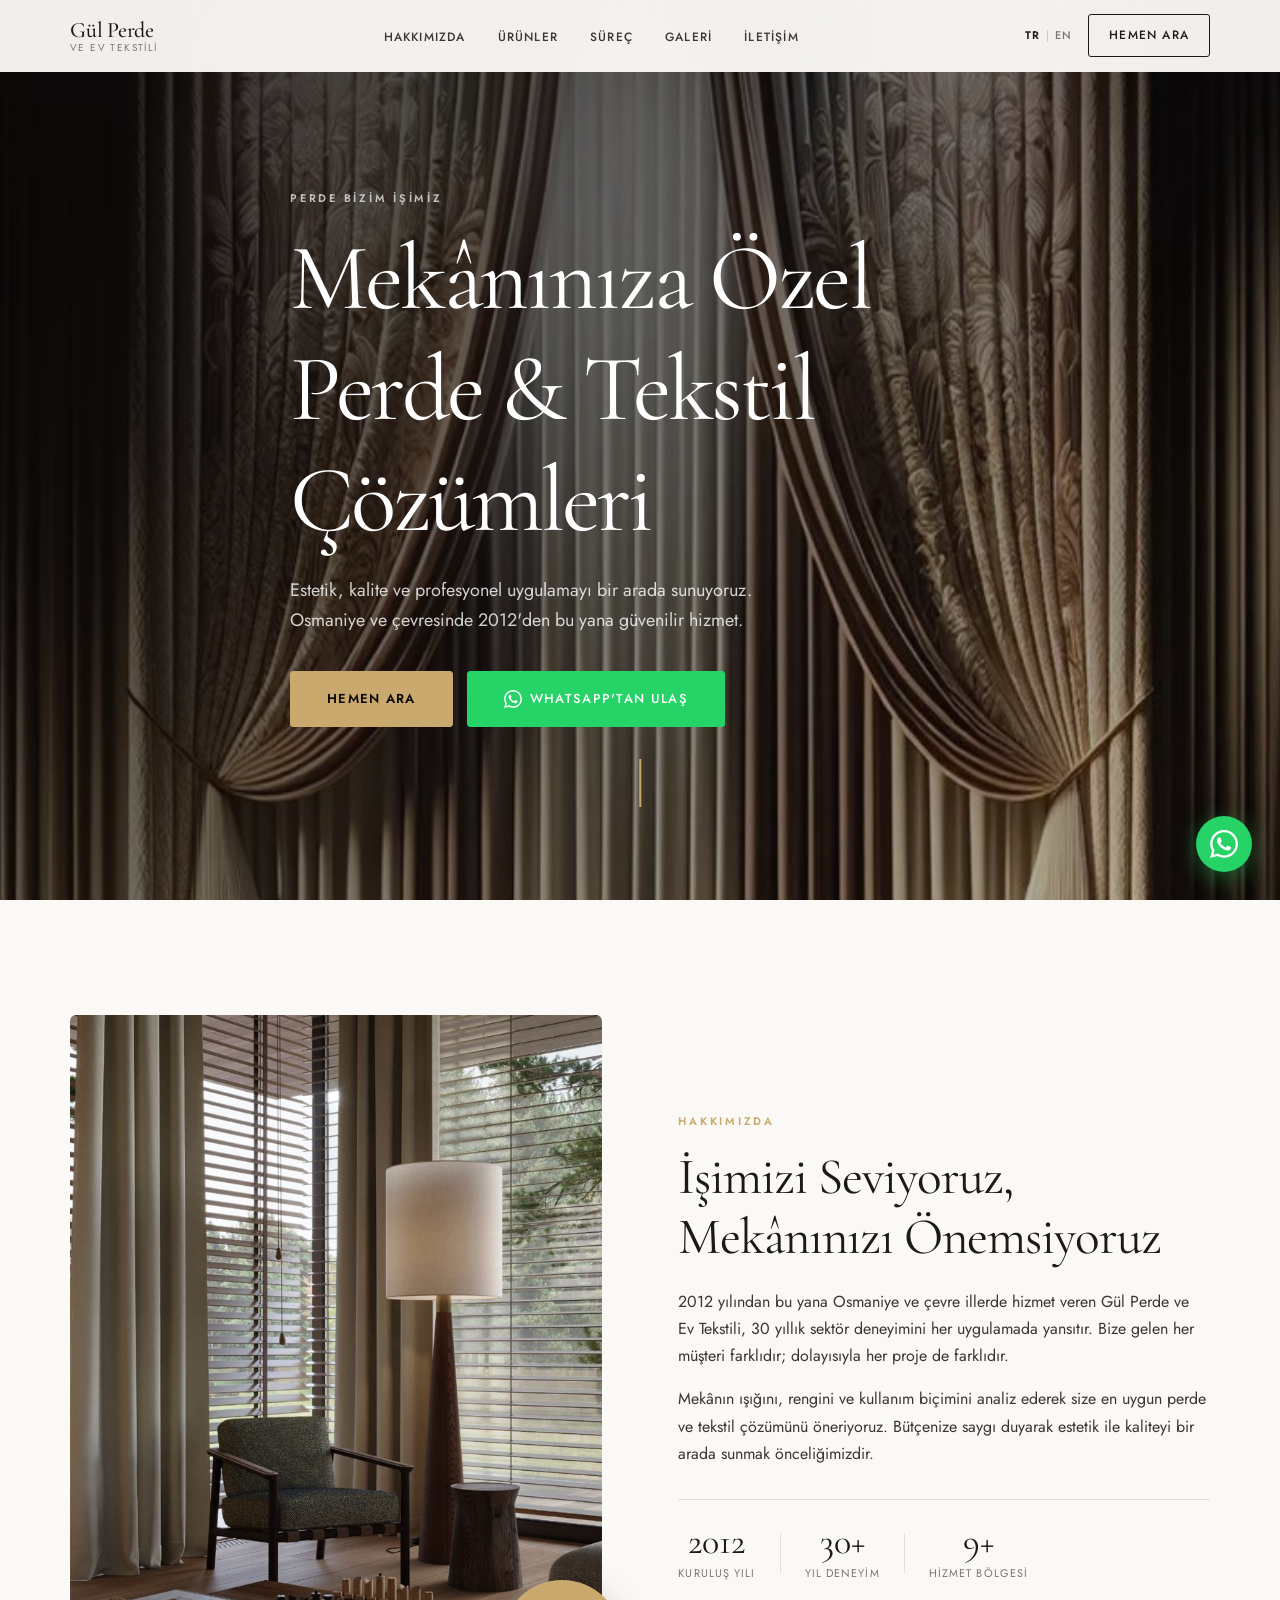
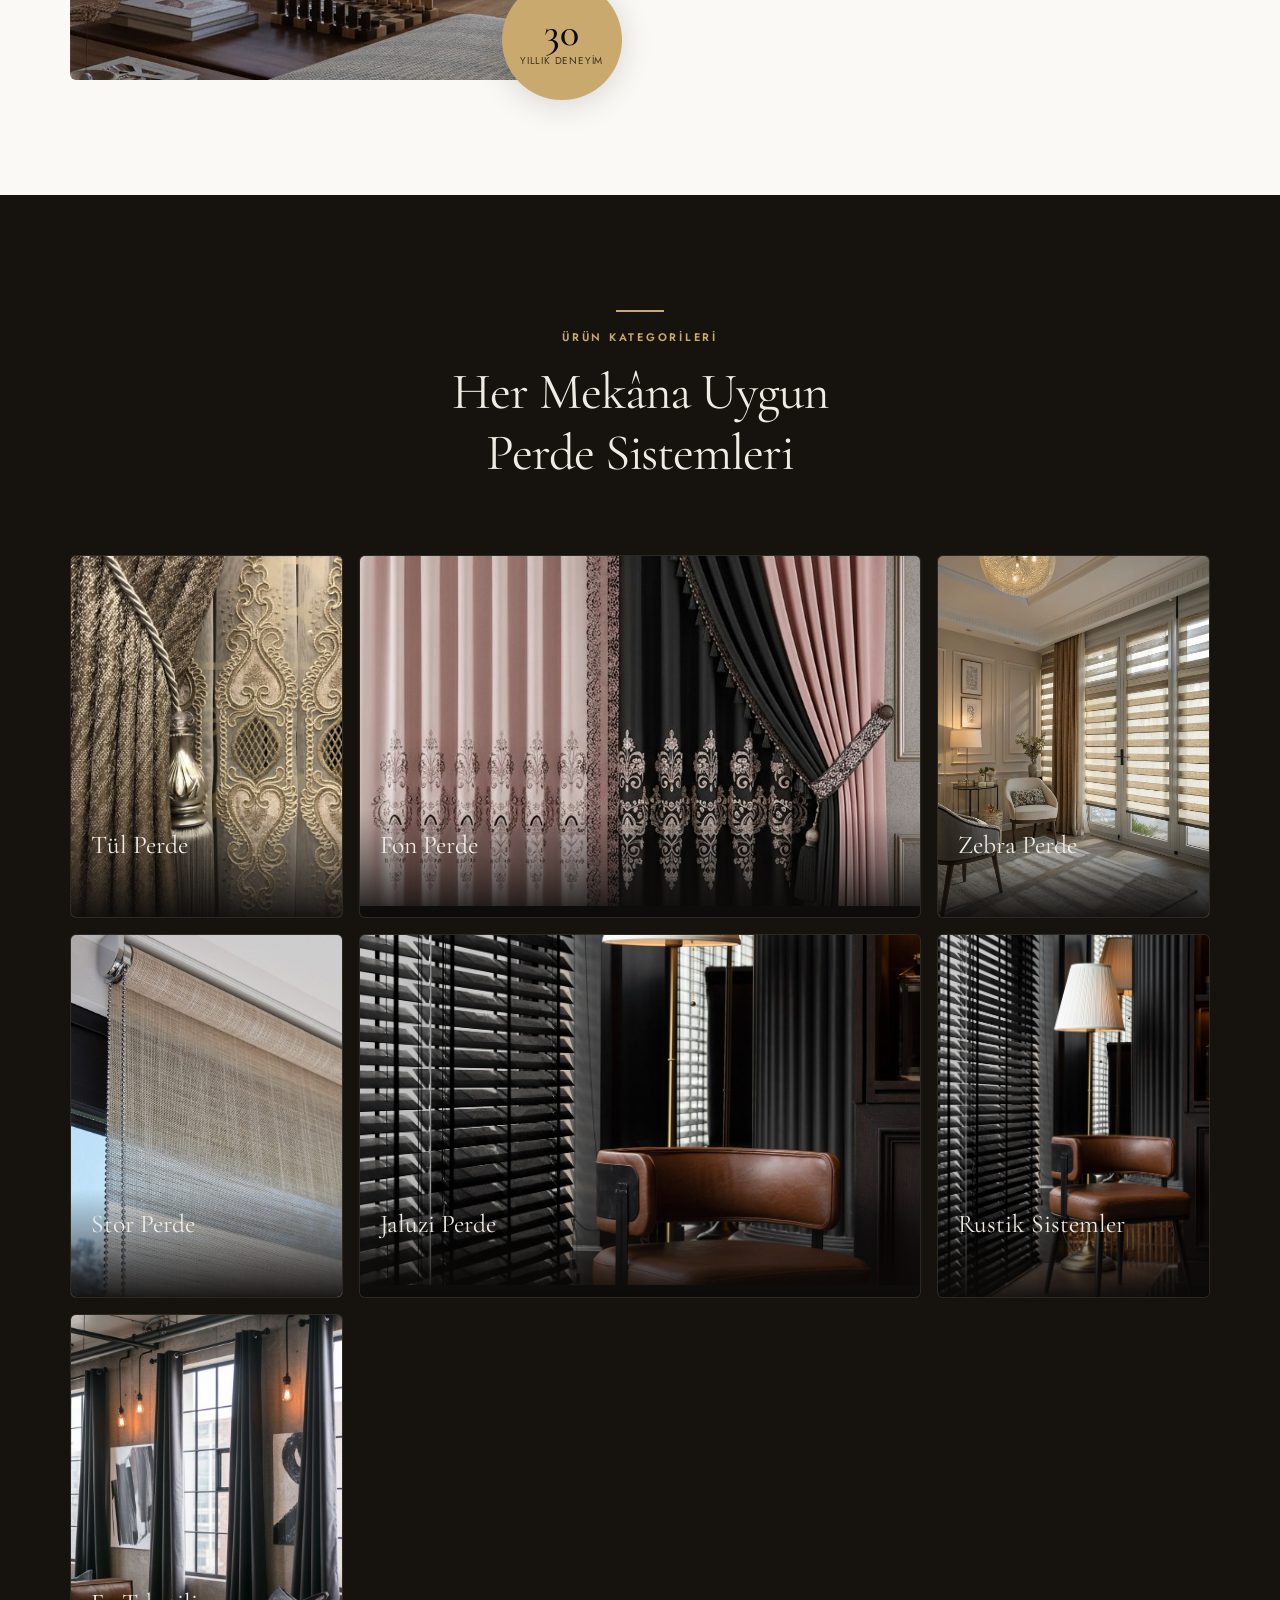
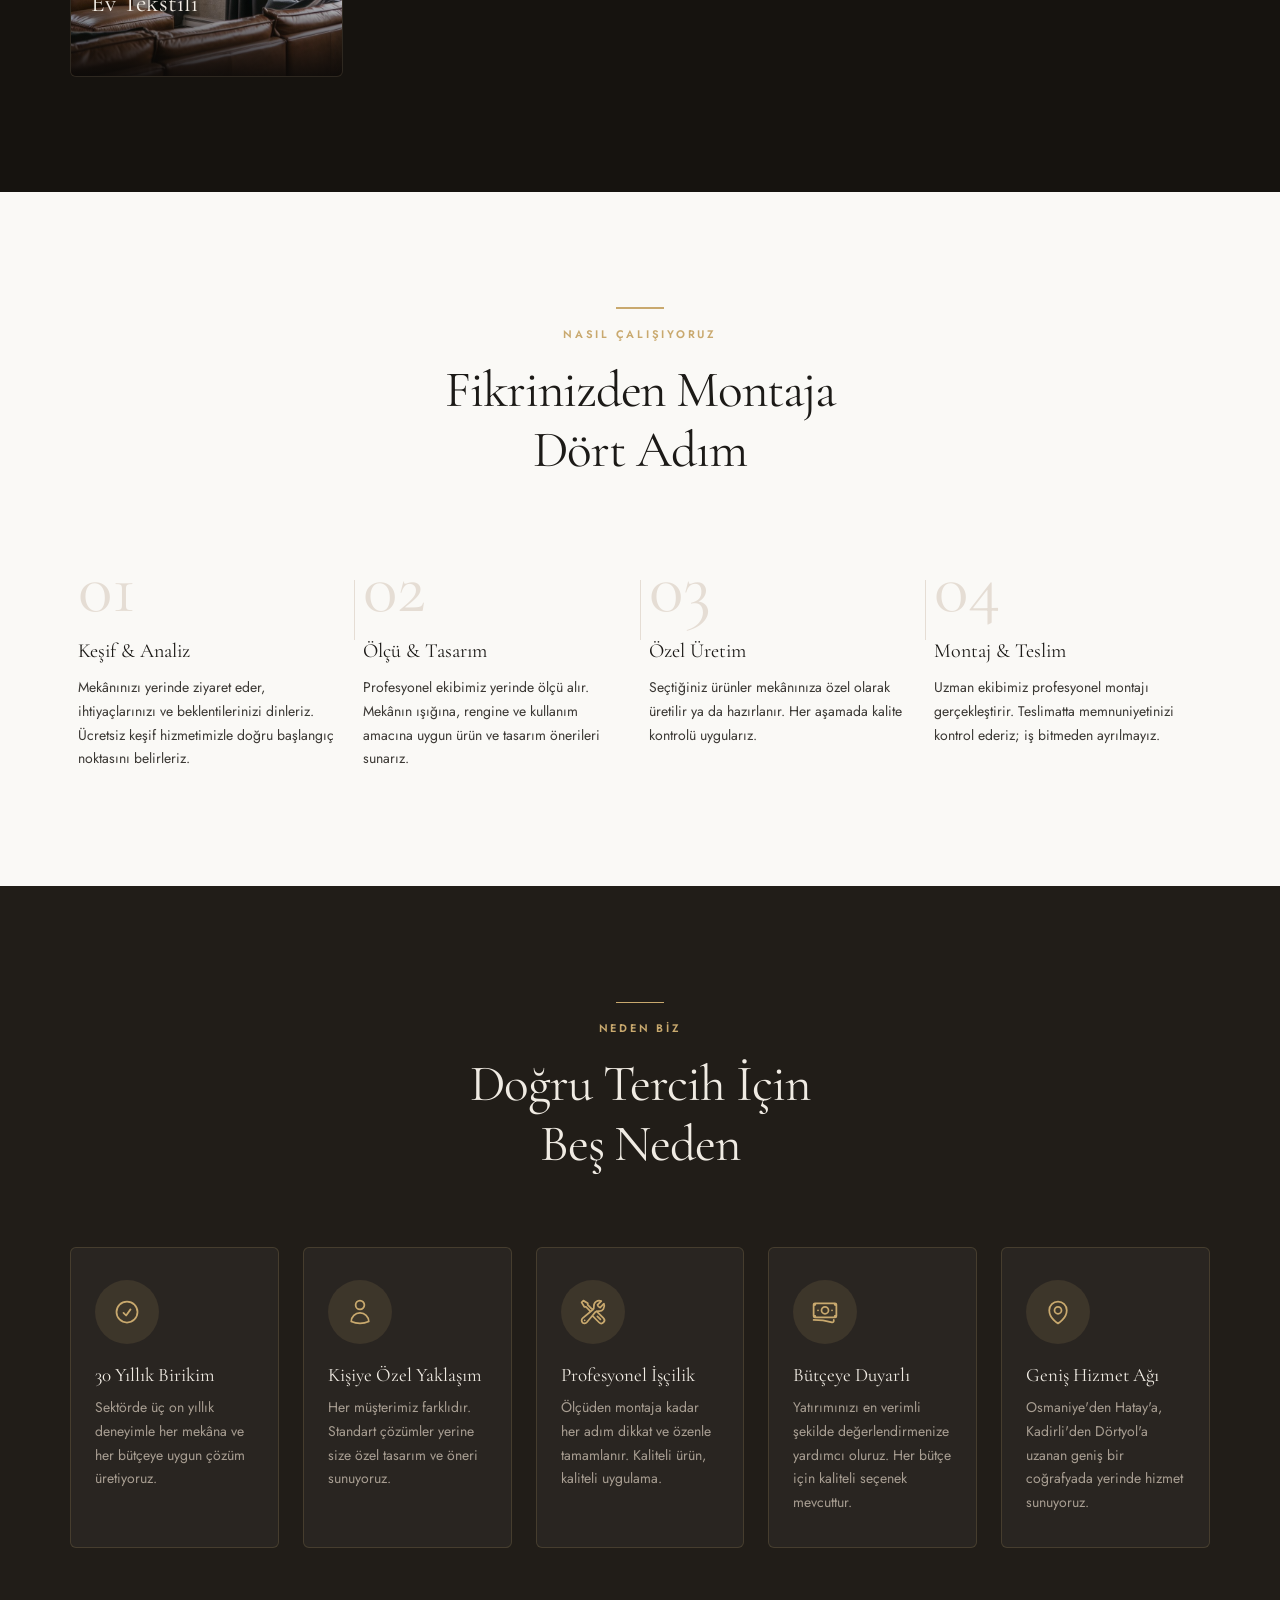
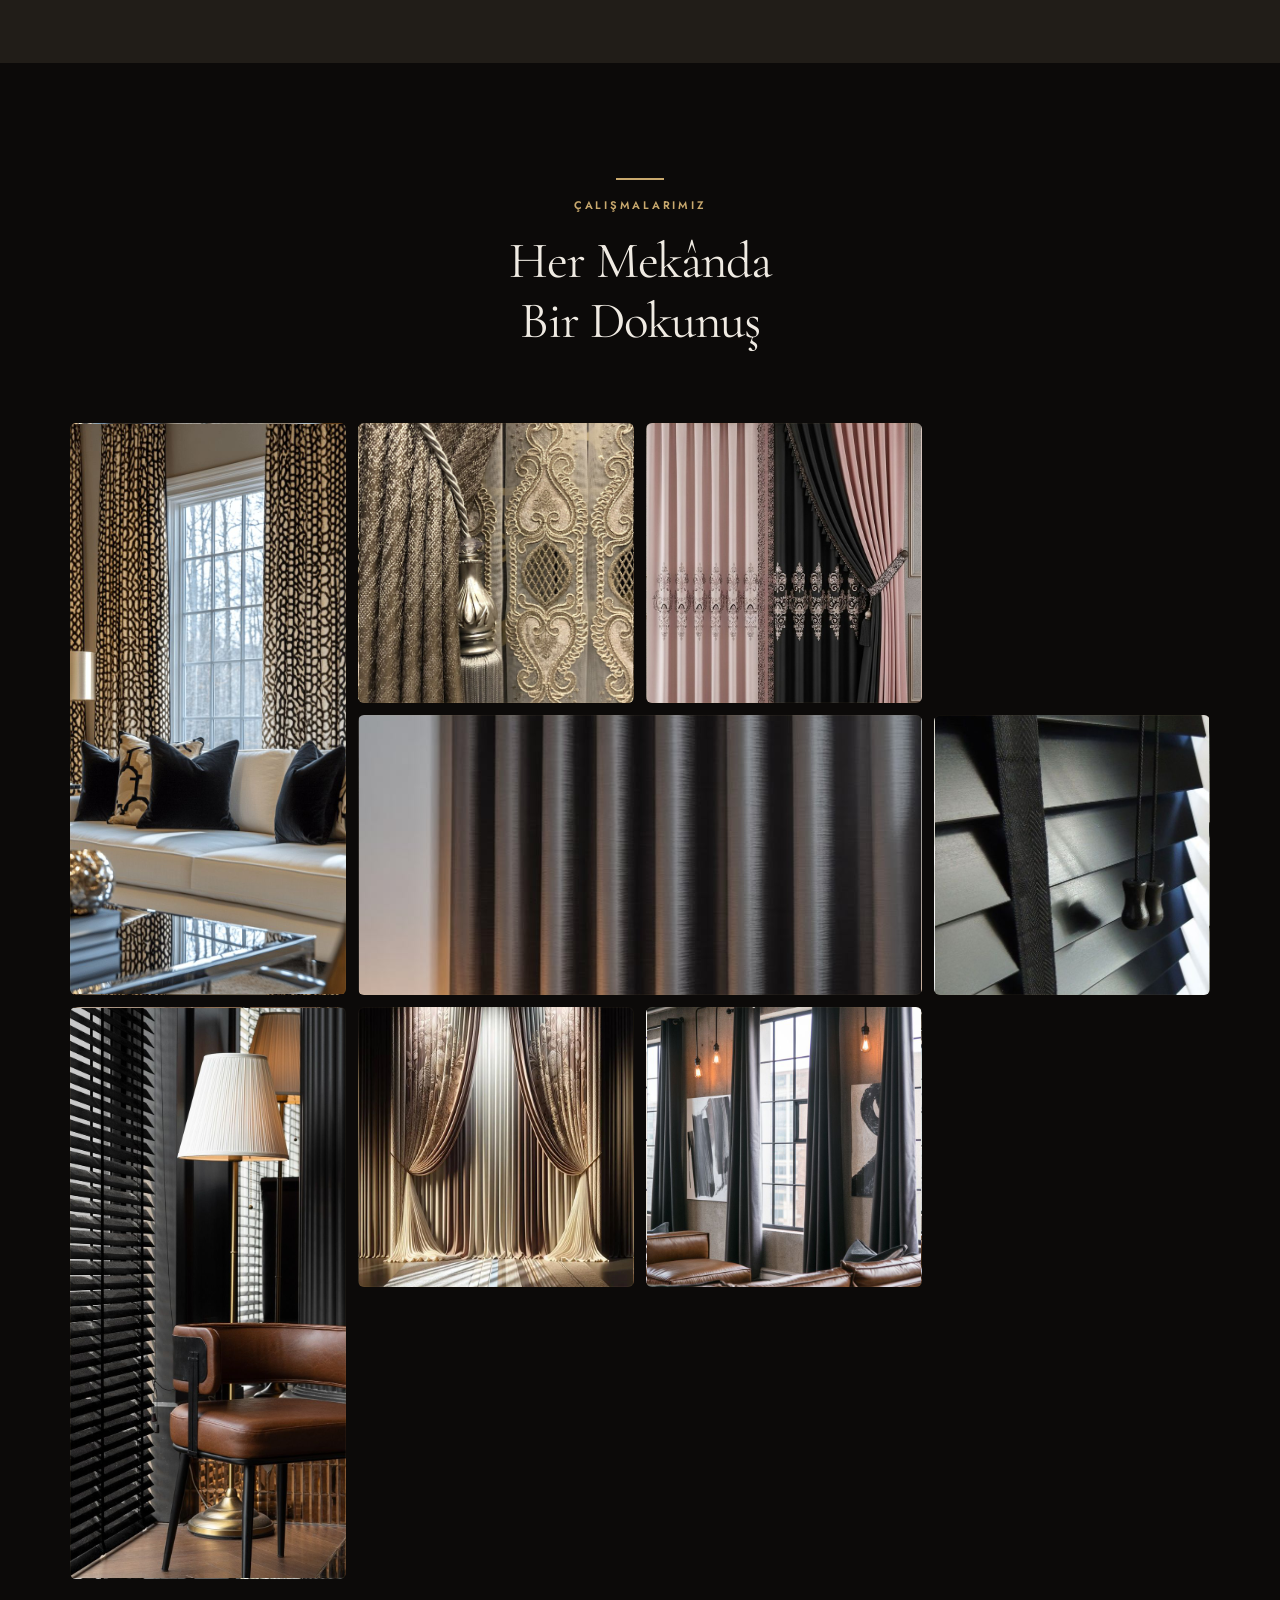
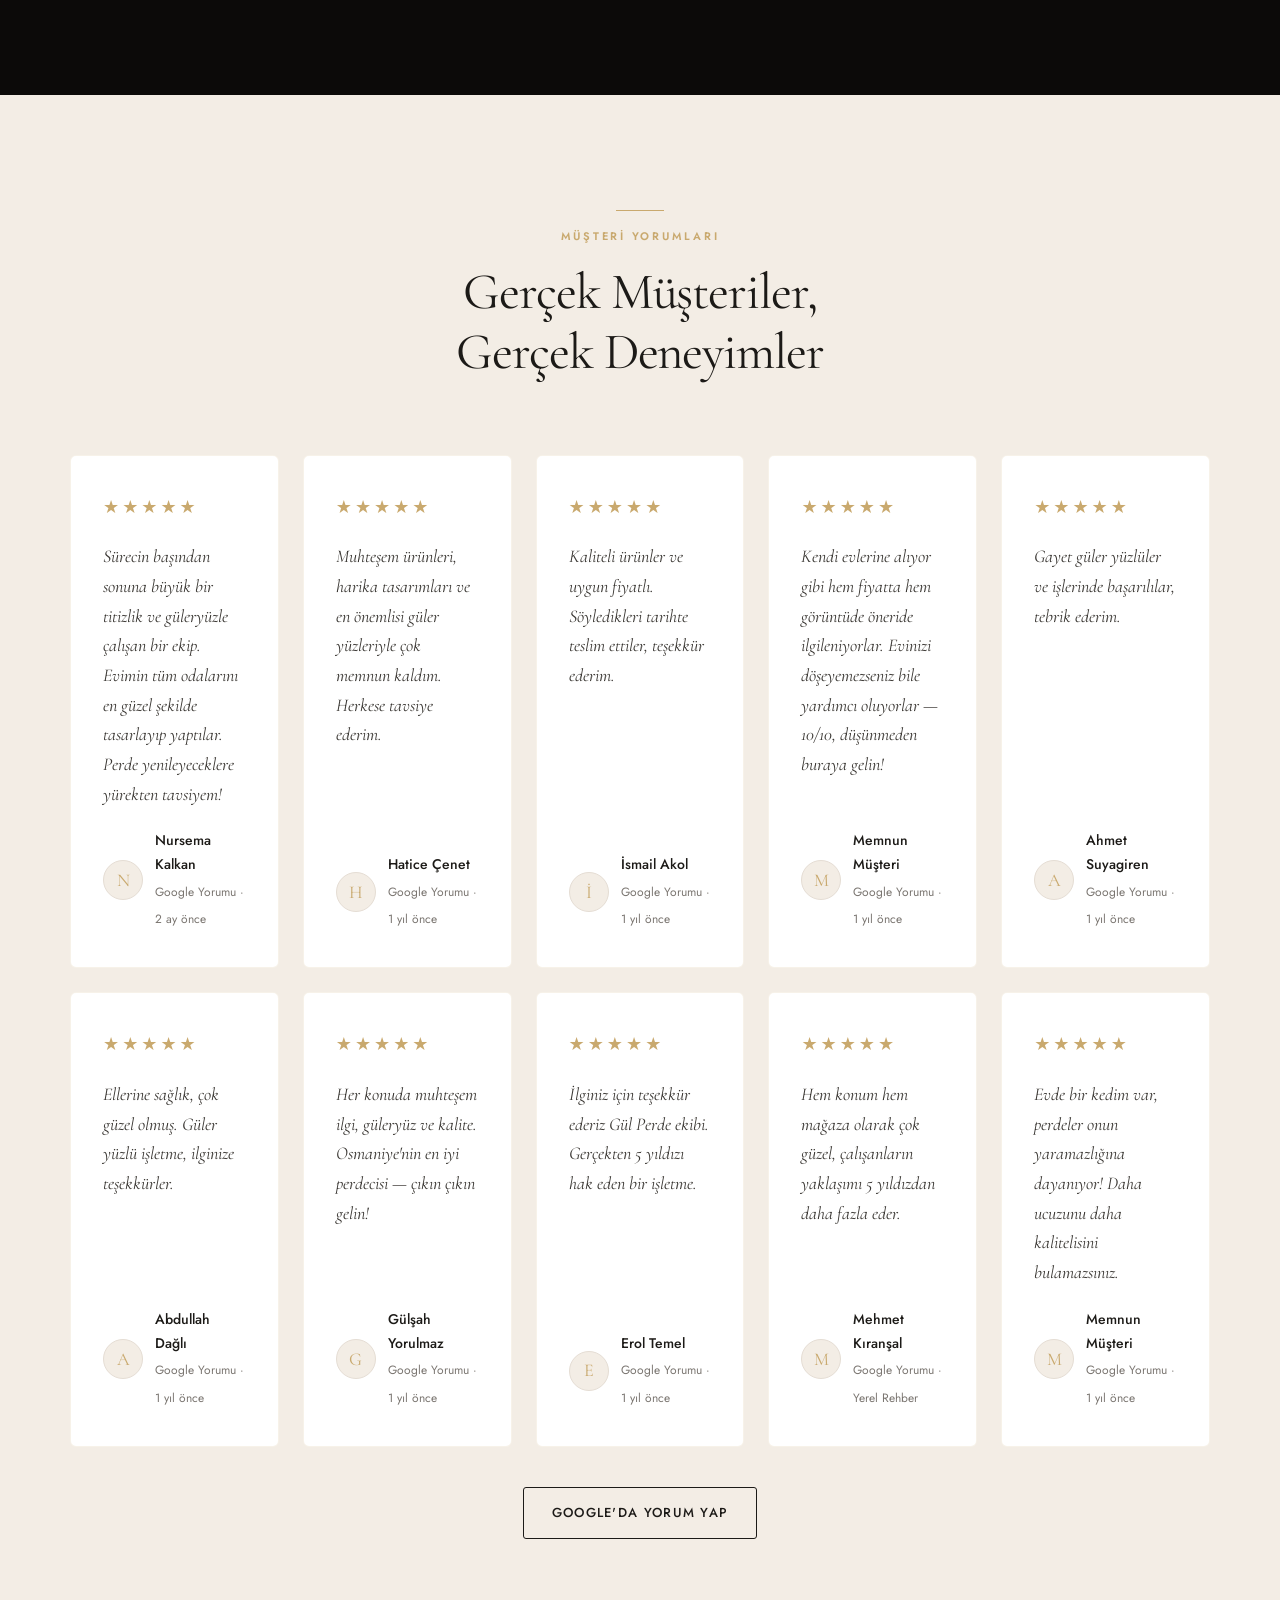
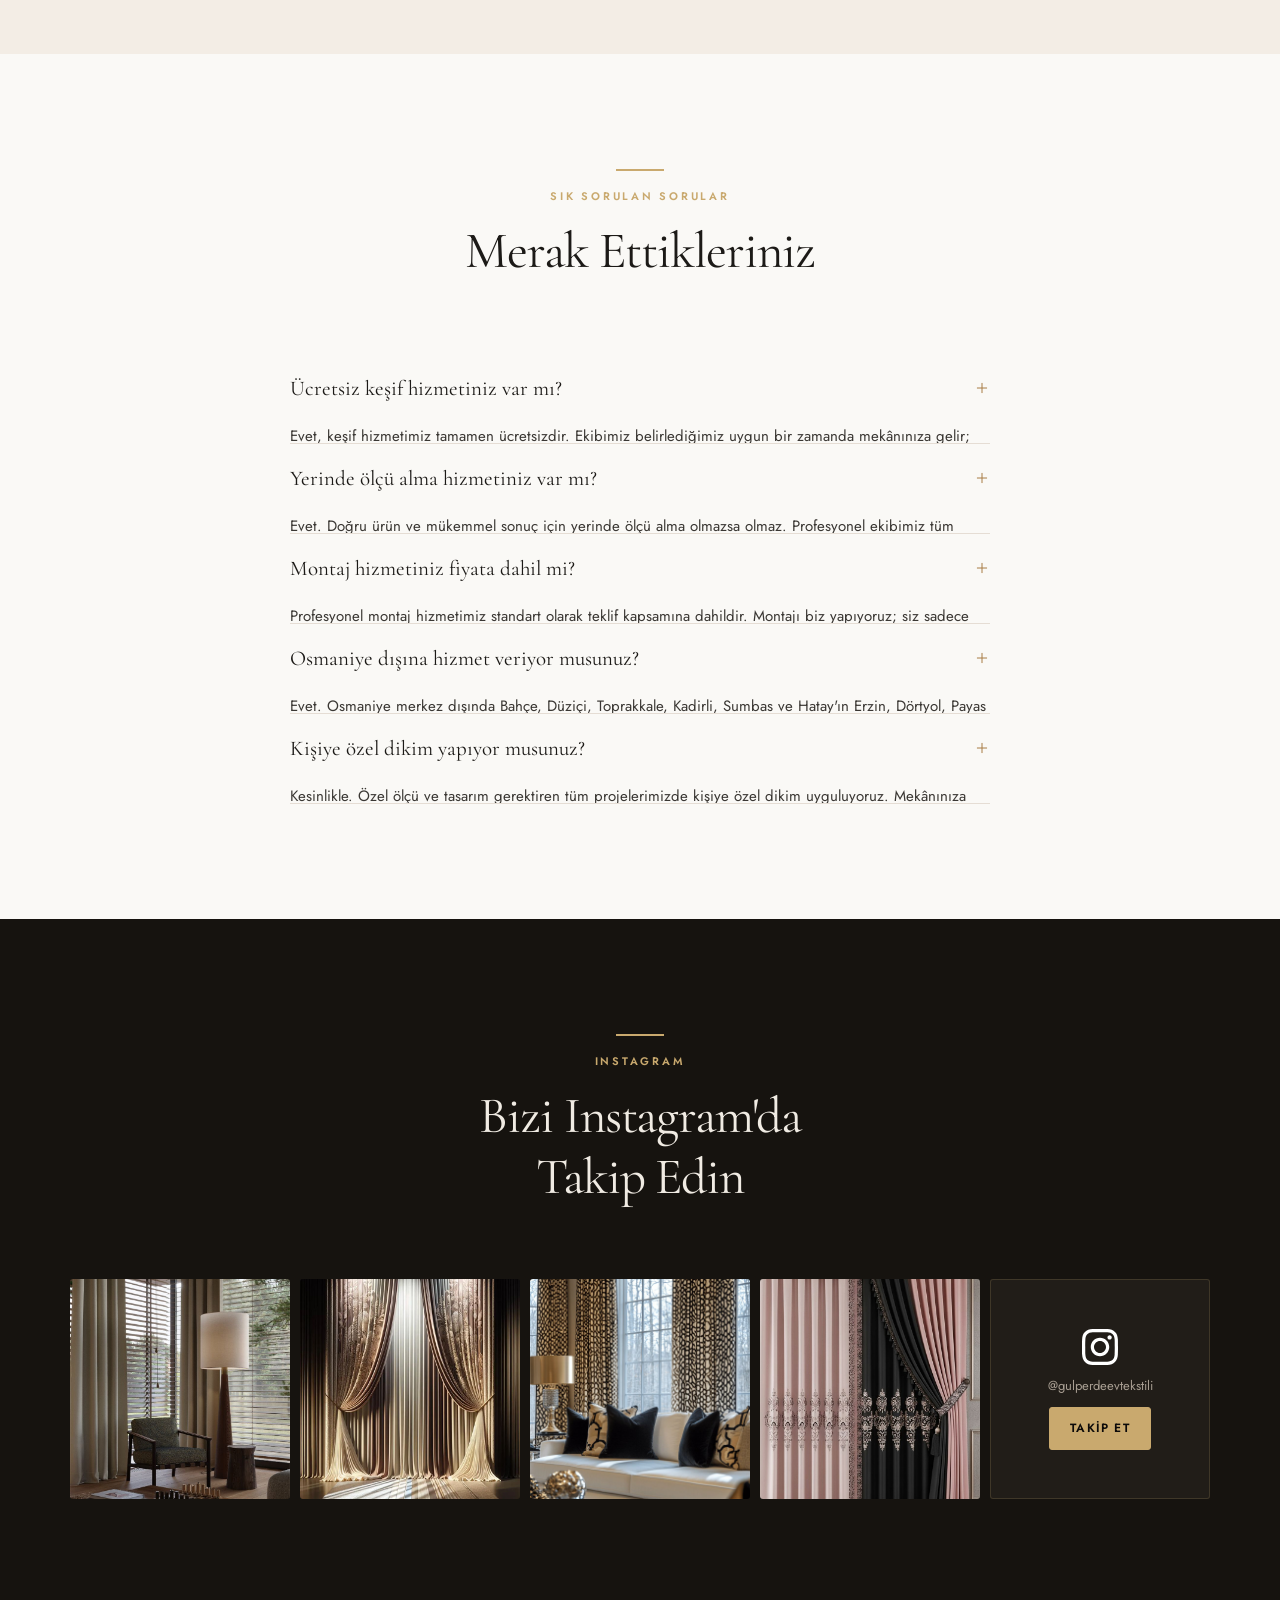
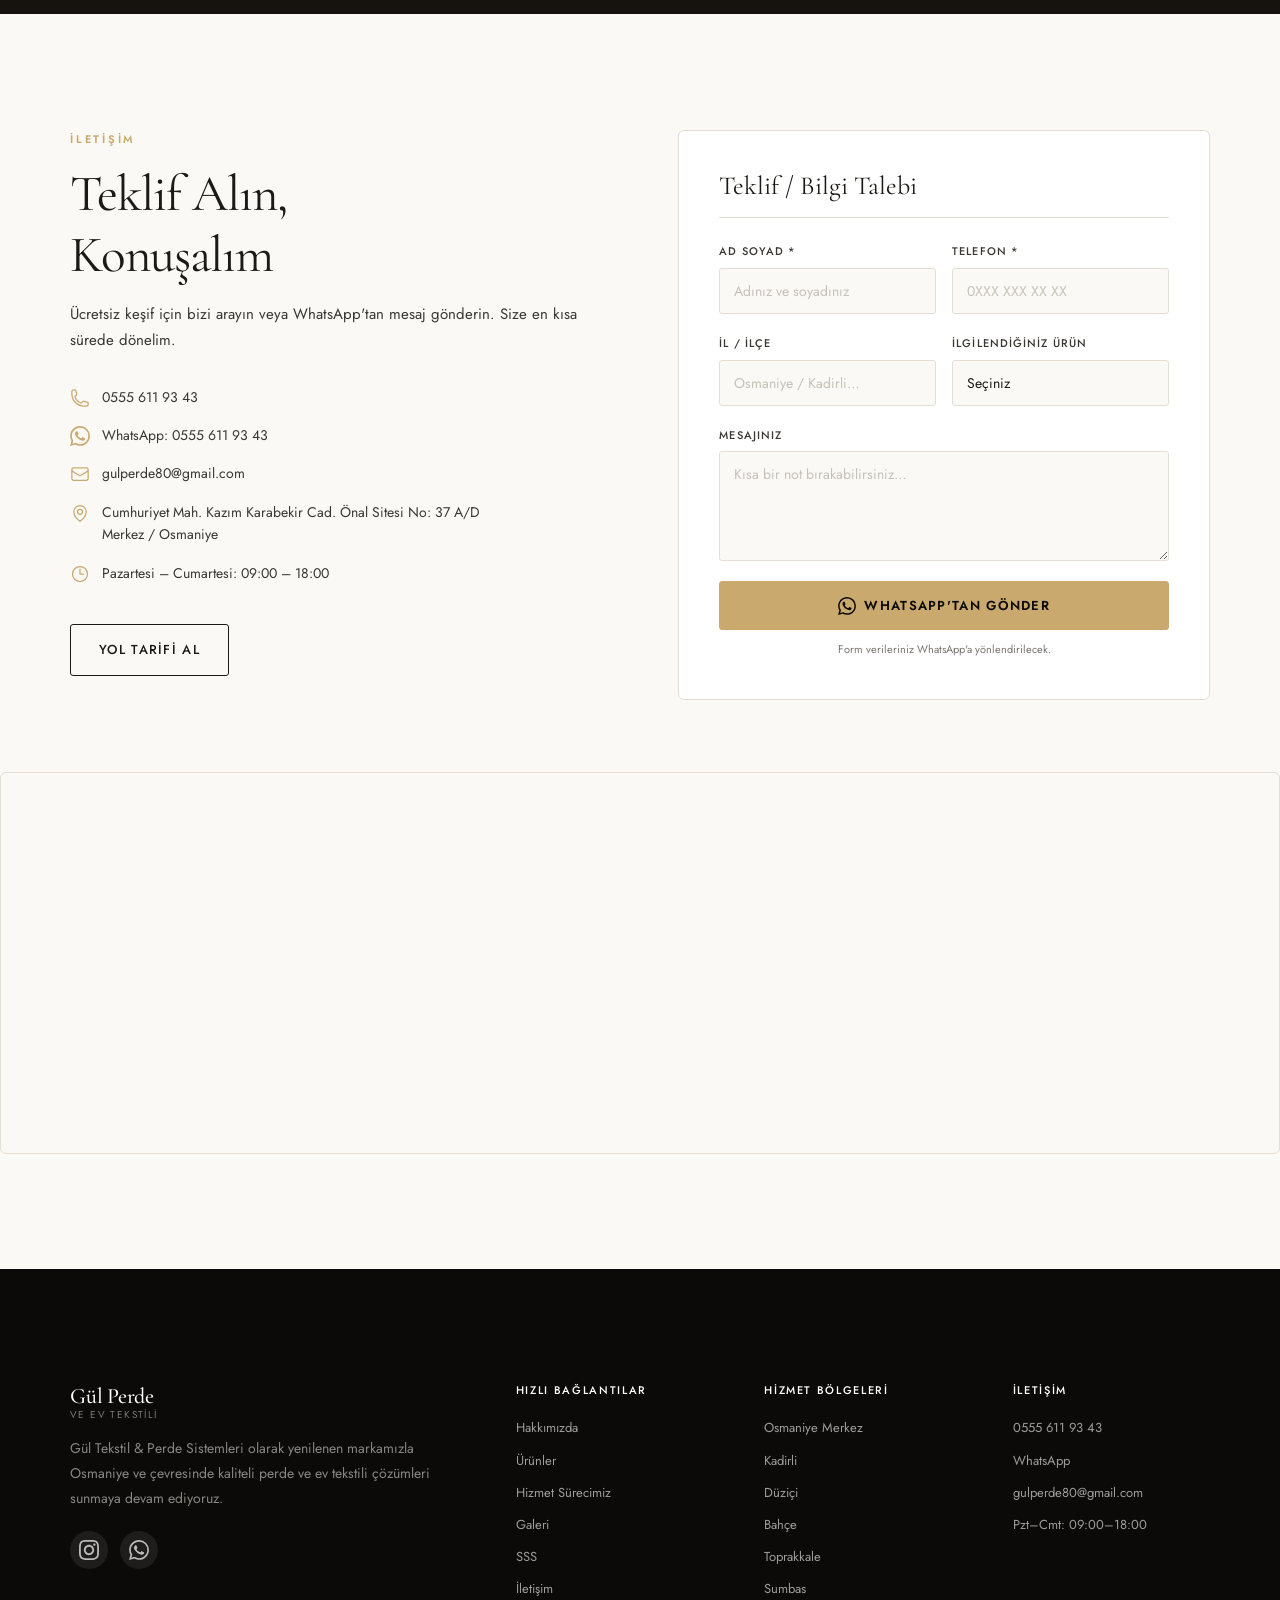
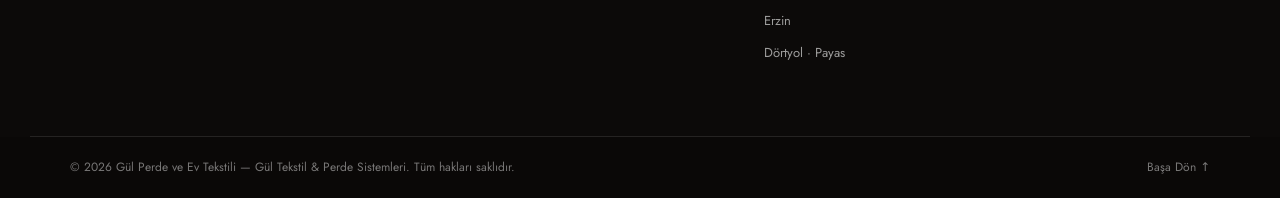
==== index.html @ ca430790 "Zebra/stor dogru resimler, galeri yukseklik sorunu duzeltildi" ====
﻿<!DOCTYPE html>
<html lang="tr">
<head>
  <meta charset="UTF-8" />
  <meta name="viewport" content="width=device-width, initial-scale=1.0" />

  <!-- ─── SEO ─────────────────────────────────────────────── -->
  <title>Gül Perde ve Ev Tekstili | Osmaniye Perdeci | Perde Sistemleri</title>
  <meta name="description" content="Osmaniye'nin güvenilir perdecisi Gül Perde ve Ev Tekstili. Zebra perde, stor perde, jaluzi, fon ve tül perde çözümleri. 30 yıllık sektör deneyimi. Ücretsiz keşif, profesyonel montaj. 0555 611 9343" />
  <meta name="keywords" content="Osmaniye perdeci, Osmaniye perde, zebra perde, stor perde, jaluzi perde, fon perde, tül perde, ev tekstili, perde sistemleri, Kadirli perdeci, Düziçi perdeci, Bahçe perdeci, Toprakkale perdeci, Sumbas perdeci, Erzin perdeci, Dörtyol perdeci, Payas perdeci" />
  <meta name="robots" content="index, follow" />
  <link rel="canonical" href="https://gulperde.com.tr/" />

  <!-- ─── OPEN GRAPH ───────────────────────────────────────── -->
  <meta property="og:type" content="website" />
  <meta property="og:url" content="https://gulperde.com.tr/" />
  <meta property="og:title" content="Gül Perde ve Ev Tekstili | Osmaniye" />
  <meta property="og:description" content="2012'den bu yana Osmaniye ve çevresinde kaliteli perde ve ev tekstili çözümleri. Ücretsiz keşif, yerinde ölçü, profesyonel montaj." />
  <meta property="og:image" content="https://gulperde.com.tr/images/premium-fon-perde.jpg" />
  <meta property="og:locale" content="tr_TR" />
  <meta property="og:site_name" content="Gül Perde ve Ev Tekstili" />
  <meta name="twitter:card" content="summary_large_image" />

  <!-- ─── SCHEMA.ORG ──────────────────────────────────────── -->
  <script type="application/ld+json">
  {
    "@context": "https://schema.org",
    "@type": "LocalBusiness",
    "name": "Gül Perde ve Ev Tekstili",
    "alternateName": "Gül Tekstil & Perde Sistemleri",
    "description": "Osmaniye ve çevre illerde perde sistemleri ve ev tekstili çözümleri sunan, 2012'den bu yana hizmet veren, 30 yıllık sektör deneyimine sahip profesyonel perdeci.",
    "url": "https://gulperde.com.tr",
    "telephone": "+905556119343",
    "email": "gulperde80@gmail.com",
    "foundingDate": "2012",
    "address": {
      "@type": "PostalAddress",
      "streetAddress": "Cumhuriyet Mahallesi Kazım Karabekir Caddesi Önal Sitesi No: 37 A/D",
      "addressLocality": "Merkez",
      "addressRegion": "Osmaniye",
      "postalCode": "80440",
      "addressCountry": "TR"
    },
    "geo": { "@type": "GeoCoordinates", "latitude": 37.0696182, "longitude": 36.2553285 },
    "openingHours": "Mo-Sa 09:00-18:00",
    "areaServed": ["Osmaniye","Kadirli","Düziçi","Bahçe","Toprakkale","Sumbas","Hatay","Erzin","Dörtyol","Payas"],
    "serviceType": ["Tül Perde","Fon Perde","Zebra Perde","Stor Perde","Jaluzi Perde","Rustik Sistemler","Ev Tekstili","Perde Montajı"]
  }
  </script>

  <!-- ─── FONTS ────────────────────────────────────────────── -->
  <link rel="preconnect" href="https://fonts.googleapis.com" />
  <link rel="preconnect" href="https://fonts.gstatic.com" crossorigin />
  <link href="https://fonts.googleapis.com/css2?family=Cormorant+Garamond:ital,wght@0,300;0,400;0,500;0,600;1,300;1,400&family=Jost:wght@300;400;500&display=swap" rel="stylesheet" />

  <link rel="stylesheet" href="style.css" />
  <noscript><style>[data-reveal]{opacity:1!important;transform:none!important}</style></noscript>
</head>
<body>

<!-- ═══════════════ HEADER ═══════════════════════════════════ -->
<header class="site-header" id="site-header">
  <div class="hdr-inner container">

    <!-- Logo -->
    <a href="#hero" class="logo" aria-label="Gül Perde ve Ev Tekstili — Ana Sayfa">
      <!-- Logo placeholder: images/logo.png dosyasını oluşturun, aşağıdaki satırın yorumunu kaldırın -->
      <!-- <img src="images/logo.png" alt="Gül Perde ve Ev Tekstili" height="44" /> -->
      <div class="logo-text">
        <span class="logo-main">Gül Perde</span>
        <span class="logo-sub" data-tr="ve Ev Tekstili" data-en="&amp; Home Textiles">ve Ev Tekstili</span>
      </div>
    </a>

    <!-- Nav -->
    <nav class="main-nav" id="main-nav" aria-label="Ana menü">
      <ul>
        <li><a href="#about"    data-tr="Hakkımızda" data-en="About">Hakkımızda</a></li>
        <li><a href="#products" data-tr="Ürünler"    data-en="Products">Ürünler</a></li>
        <li><a href="#process"  data-tr="Süreç"      data-en="Process">Süreç</a></li>
        <li><a href="#gallery"  data-tr="Galeri"     data-en="Gallery">Galeri</a></li>
        <li><a href="#contact"  data-tr="İletişim"   data-en="Contact">İletişim</a></li>
      </ul>
    </nav>

    <!-- Right controls -->
    <div class="hdr-right">
      <div class="lang-sw" role="group" aria-label="Dil seçimi">
        <button class="lang-btn active" data-lang="tr" aria-pressed="true">TR</button>
        <span aria-hidden="true">|</span>
        <button class="lang-btn" data-lang="en" aria-pressed="false">EN</button>
      </div>
      <a href="tel:+905556119343" class="btn btn-sm btn-outline hdr-cta"
         data-tr="Hemen Ara" data-en="Call Now">Hemen Ara</a>
      <button class="hamburger" id="hamburger" aria-label="Menüyü aç" aria-expanded="false">
        <span></span><span></span><span></span>
      </button>
    </div>

  </div>
</header>

<!-- Mobile nav drawer -->
<div class="mobile-nav-overlay" id="mobile-nav-overlay" aria-hidden="true">
  <nav aria-label="Mobil menü">
    <ul>
      <li><a href="#about"    data-tr="Hakkımızda" data-en="About">Hakkımızda</a></li>
      <li><a href="#products" data-tr="Ürünler"    data-en="Products">Ürünler</a></li>
      <li><a href="#process"  data-tr="Süreç"      data-en="Process">Süreç</a></li>
      <li><a href="#gallery"  data-tr="Galeri"     data-en="Gallery">Galeri</a></li>
      <li><a href="#reviews"  data-tr="Yorumlar"   data-en="Reviews">Yorumlar</a></li>
      <li><a href="#contact"  data-tr="İletişim"   data-en="Contact">İletişim</a></li>
    </ul>
    <div class="mob-ctas">
      <a href="tel:+905556119343" class="btn btn-primary btn-full"
         data-tr="Hemen Ara" data-en="Call Now">Hemen Ara</a>
      <a href="https://wa.me/905556119343" class="btn btn-wa btn-full"
         data-tr="WhatsApp'tan Ulaş" data-en="Contact via WhatsApp">WhatsApp'tan Ulaş</a>
    </div>
  </nav>
</div>

<main>

<!-- ═══════════════ HERO ══════════════════════════════════════ -->
<!-- Hero arka planı için: images/hero-bg.jpg dosyası ekleyin -->
<section class="hero" id="hero" aria-label="Ana banner">
  <div class="hero-bg" style="background-image:url('ceadf3ccc78395865a7c2d4f4a4582dc.jpg')"></div>
  <div class="hero-overlay"></div>
  <div class="container hero-content">
    <p class="eyebrow hero-eyebrow" data-tr="Perde Bizim İşimiz" data-en="Curtains Are Our Business">Perde Bizim İşimiz</p>
    <h1 class="hero-title" data-tr="Mekânınıza Özel<br>Perde &amp; Tekstil Çözümleri" data-en="Custom Curtain &amp;<br>Textile Solutions">
      Mekânınıza Özel<br>Perde &amp; Tekstil Çözümleri
    </h1>
    <p class="hero-sub" data-tr="Estetik, kalite ve profesyonel uygulamayı bir arada sunuyoruz.<br>Osmaniye ve çevresinde 2012'den bu yana güvenilir hizmet." data-en="Aesthetics, quality and professional installation, combined.<br>Serving Osmaniye and surroundings since 2012.">
      Estetik, kalite ve profesyonel uygulamayı bir arada sunuyoruz.<br>Osmaniye ve çevresinde 2012'den bu yana güvenilir hizmet.
    </p>
    <div class="hero-ctas">
      <a href="tel:+905556119343" class="btn btn-primary btn-lg"
         data-tr="Hemen Ara" data-en="Call Now">Hemen Ara</a>
      <a href="https://wa.me/905556119343" class="btn btn-wa btn-lg"
         data-tr="WhatsApp'tan Ulaş" data-en="WhatsApp Us">
        <svg width="18" height="18" viewBox="0 0 24 24" fill="currentColor" aria-hidden="true">
          <path d="M17.472 14.382c-.297-.149-1.758-.867-2.03-.967-.273-.099-.471-.148-.67.15-.197.297-.767.966-.94 1.164-.173.199-.347.223-.644.075-.297-.15-1.255-.463-2.39-1.475-.883-.788-1.48-1.761-1.653-2.059-.173-.297-.018-.458.13-.606.134-.133.298-.347.446-.52.149-.174.198-.298.298-.497.099-.198.05-.371-.025-.52-.075-.149-.669-1.612-.916-2.207-.242-.579-.487-.5-.669-.51-.173-.008-.371-.01-.57-.01-.198 0-.52.074-.792.372-.272.297-1.04 1.016-1.04 2.479 0 1.462 1.065 2.875 1.213 3.074.149.198 2.096 3.2 5.077 4.487.709.306 1.262.489 1.694.625.712.227 1.36.195 1.871.118.571-.085 1.758-.719 2.006-1.413.248-.694.248-1.289.173-1.413-.074-.124-.272-.198-.57-.347m-5.421 7.403h-.004a9.87 9.87 0 01-5.031-1.378l-.361-.214-3.741.982.998-3.648-.235-.374a9.86 9.86 0 01-1.51-5.26c.001-5.45 4.436-9.884 9.888-9.884 2.64 0 5.122 1.03 6.988 2.898a9.825 9.825 0 012.893 6.994c-.003 5.45-4.437 9.884-9.885 9.884m8.413-18.297A11.815 11.815 0 0012.05 0C5.495 0 .16 5.335.157 11.892c0 2.096.547 4.142 1.588 5.945L.057 24l6.305-1.654a11.882 11.882 0 005.683 1.448h.005c6.554 0 11.89-5.335 11.893-11.893a11.821 11.821 0 00-3.48-8.413z"/>
        </svg>
        WhatsApp'tan Ulaş
      </a>
    </div>
    <a href="#about" class="scroll-hint" aria-label="Aşağı kaydır">
      <span class="scroll-line"></span>
    </a>
  </div>
</section>

<!-- ═══════════════ ABOUT ═════════════════════════════════════ -->
<section class="about section-pad" id="about" aria-labelledby="about-title">
  <div class="container about-grid">

    <div class="about-img-wrap" data-reveal>
      <!-- Hakkımızda bölümü görseli için images/about-bg.jpg ekleyebilirsiniz -->
      <div class="about-img" style="background-image:url('b8a8d71995920fda59343e655a28a2b8.jpg')"></div>
      <div class="about-badge">
        <span class="badge-num">30</span>
        <span class="badge-txt" data-tr="Yıllık Deneyim" data-en="Years of Experience">Yıllık Deneyim</span>
      </div>
    </div>

    <div class="about-content" data-reveal>
      <p class="eyebrow" data-tr="Hakkımızda" data-en="About Us">Hakkımızda</p>
      <h2 id="about-title" data-tr="İşimizi Seviyoruz,<br>Mekânınızı Önemsiyoruz" data-en="We Love What We Do,<br>We Care About Your Space">
        İşimizi Seviyoruz,<br>Mekânınızı Önemsiyoruz
      </h2>
      <p data-tr="2012 yılından bu yana Osmaniye ve çevre illerde hizmet veren Gül Perde ve Ev Tekstili, 30 yıllık sektör deneyimini her uygulamada yansıtır. Bize gelen her müşteri farklıdır; dolayısıyla her proje de farklıdır." data-en="Serving Osmaniye and the surrounding provinces since 2012, Gül Perde ve Ev Tekstili brings 30 years of industry experience to every project. Every customer who comes to us is unique — and so is every project.">
        2012 yılından bu yana Osmaniye ve çevre illerde hizmet veren Gül Perde ve Ev Tekstili, 30 yıllık sektör deneyimini her uygulamada yansıtır. Bize gelen her müşteri farklıdır; dolayısıyla her proje de farklıdır.
      </p>
      <p data-tr="Mekânın ışığını, rengini ve kullanım biçimini analiz ederek size en uygun perde ve tekstil çözümünü öneriyoruz. Bütçenize saygı duyarak estetik ile kaliteyi bir arada sunmak önceliğimizdir." data-en="We analyse your space's light, colour and usage patterns to recommend the most suitable curtain and textile solution. Our priority is delivering aesthetics and quality while respecting your budget.">
        Mekânın ışığını, rengini ve kullanım biçimini analiz ederek size en uygun perde ve tekstil çözümünü öneriyoruz. Bütçenize saygı duyarak estetik ile kaliteyi bir arada sunmak önceliğimizdir.
      </p>
      <div class="about-stats">
        <div class="stat">
          <span class="stat-num">2012</span>
          <span class="stat-lbl" data-tr="Kuruluş Yılı" data-en="Founded">Kuruluş Yılı</span>
        </div>
        <div class="stat-div"></div>
        <div class="stat">
          <span class="stat-num">30+</span>
          <span class="stat-lbl" data-tr="Yıl Deneyim" data-en="Years Experience">Yıl Deneyim</span>
        </div>
        <div class="stat-div"></div>
        <div class="stat">
          <span class="stat-num">9+</span>
          <span class="stat-lbl" data-tr="Hizmet Bölgesi" data-en="Service Areas">Hizmet Bölgesi</span>
        </div>
      </div>
    </div>

  </div>
</section>

<!-- ═══════════════ PRODUCTS ══════════════════════════════════ -->
<section class="products section-pad bg-dark" id="products" aria-labelledby="products-title">
  <div class="container">
    <div class="section-header" data-reveal>
      <span class="section-divider" aria-hidden="true"></span>
      <p class="eyebrow" data-tr="Ürün Kategorileri" data-en="Product Categories">Ürün Kategorileri</p>
      <h2 id="products-title" data-tr="Her Mekâna Uygun<br>Perde Sistemleri" data-en="Curtain Systems<br>For Every Space">Her Mekâna Uygun<br>Perde Sistemleri</h2>
    </div>

    <div class="products-grid" data-reveal>

      <article class="prod-card" style="--bg:url('12895ef02cab0da44707a5bd5014e283.jpg')">
        <div class="prod-img"></div>
        <div class="prod-body">
          <h3 data-tr="Tül Perde" data-en="Sheer Curtains">Tül Perde</h3>
          <p data-tr="Işığı yumuşatır, mekânı aydınlatır." data-en="Softens light, brightens your space.">Işığı yumuşatır, mekânı aydınlatır.</p>
        </div>
      </article>

      <article class="prod-card prod-card--lg" style="--bg:url('442f7496ce3b5b2fdc3d55d1c4506731.jpg')">
        <div class="prod-img"></div>
        <div class="prod-body">
          <h3 data-tr="Fon Perde" data-en="Blackout Curtains">Fon Perde</h3>
          <p data-tr="Renk, doku ve konfor bir arada." data-en="Colour, texture and comfort combined.">Renk, doku ve konfor bir arada.</p>
        </div>
      </article>

      <article class="prod-card" style="--bg:url('79a8969942707208ff3c0b3ad415c490.jpg')">
        <div class="prod-img"></div>
        <div class="prod-body">
          <h3 data-tr="Zebra Perde" data-en="Zebra Blinds">Zebra Perde</h3>
          <p data-tr="Modern görünüm, pratik kullanım." data-en="Modern look, practical use.">Modern görünüm, pratik kullanım.</p>
        </div>
      </article>

      <article class="prod-card" style="--bg:url('243ffe4bc8f7da5e590a597d736799c0.jpg')">
        <div class="prod-img"></div>
        <div class="prod-body">
          <h3 data-tr="Stor Perde" data-en="Roller Blinds">Stor Perde</h3>
          <p data-tr="Sade, şık ve fonksiyonel." data-en="Simple, elegant and functional.">Sade, şık ve fonksiyonel.</p>
        </div>
      </article>

      <article class="prod-card prod-card--lg" style="--bg:url('b35b4a42094aa1fed90273ec719448ef.jpg')">
        <div class="prod-img"></div>
        <div class="prod-body">
          <h3 data-tr="Jaluzi Perde" data-en="Venetian Blinds">Jaluzi Perde</h3>
          <p data-tr="Işık kontrolü ve mahremiyet bir arada." data-en="Light control and privacy together.">Işık kontrolü ve mahremiyet bir arada.</p>
        </div>
      </article>

      <article class="prod-card" style="--bg:url('b35b4a42094aa1fed90273ec719448ef.jpg')">
        <div class="prod-img"></div>
        <div class="prod-body">
          <h3 data-tr="Rustik Sistemler" data-en="Rustic Systems">Rustik Sistemler</h3>
          <p data-tr="Doğal malzeme, özgün karakter." data-en="Natural materials, authentic character.">Doğal malzeme, özgün karakter.</p>
        </div>
      </article>

      <article class="prod-card" style="--bg:url('fcf17f6975fcfdb2939a41af6aaa6e6a.jpg')">
        <div class="prod-img"></div>
        <div class="prod-body">
          <h3 data-tr="Ev Tekstili" data-en="Home Textiles">Ev Tekstili</h3>
          <p data-tr="Yastık, örtü ve tamamlayıcı aksesuarlar." data-en="Cushions, throws and complementary accessories.">Yastık, örtü ve tamamlayıcı aksesuarlar.</p>
        </div>
      </article>

    </div>
  </div>
</section>

<!-- ═══════════════ PROCESS ═══════════════════════════════════ -->
<section class="process section-pad" id="process" aria-labelledby="process-title">
  <div class="container">
    <div class="section-header" data-reveal>
      <span class="section-divider" aria-hidden="true"></span>
      <p class="eyebrow" data-tr="Nasıl Çalışıyoruz" data-en="How We Work">Nasıl Çalışıyoruz</p>
      <h2 id="process-title" data-tr="Fikrinizden Montaja<br>Dört Adım" data-en="From Idea to Installation<br>Four Steps">Fikrinizden Montaja<br>Dört Adım</h2>
    </div>

    <div class="process-steps" data-reveal>
      <div class="process-step">
        <div class="step-num">01</div>
        <h3 data-tr="Keşif &amp; Analiz" data-en="Discovery &amp; Analysis">Keşif &amp; Analiz</h3>
        <p data-tr="Mekânınızı yerinde ziyaret eder, ihtiyaçlarınızı ve beklentilerinizi dinleriz. Ücretsiz keşif hizmetimizle doğru başlangıç noktasını belirleriz." data-en="We visit your space in person, listen to your needs and expectations. Our free consultation service sets the right starting point.">
          Mekânınızı yerinde ziyaret eder, ihtiyaçlarınızı ve beklentilerinizi dinleriz. Ücretsiz keşif hizmetimizle doğru başlangıç noktasını belirleriz.
        </p>
      </div>
      <div class="step-connector" aria-hidden="true"></div>
      <div class="process-step">
        <div class="step-num">02</div>
        <h3 data-tr="Ölçü &amp; Tasarım" data-en="Measurement &amp; Design">Ölçü &amp; Tasarım</h3>
        <p data-tr="Profesyonel ekibimiz yerinde ölçü alır. Mekânın ışığına, rengine ve kullanım amacına uygun ürün ve tasarım önerileri sunarız." data-en="Our professional team takes on-site measurements. We present product and design proposals suited to your space's light, colour and purpose.">
          Profesyonel ekibimiz yerinde ölçü alır. Mekânın ışığına, rengine ve kullanım amacına uygun ürün ve tasarım önerileri sunarız.
        </p>
      </div>
      <div class="step-connector" aria-hidden="true"></div>
      <div class="process-step">
        <div class="step-num">03</div>
        <h3 data-tr="Özel Üretim" data-en="Custom Production">Özel Üretim</h3>
        <p data-tr="Seçtiğiniz ürünler mekânınıza özel olarak üretilir ya da hazırlanır. Her aşamada kalite kontrolü uygularız." data-en="Selected products are produced or prepared exclusively for your space. We apply quality control at every stage.">
          Seçtiğiniz ürünler mekânınıza özel olarak üretilir ya da hazırlanır. Her aşamada kalite kontrolü uygularız.
        </p>
      </div>
      <div class="step-connector" aria-hidden="true"></div>
      <div class="process-step">
        <div class="step-num">04</div>
        <h3 data-tr="Montaj &amp; Teslim" data-en="Installation &amp; Handover">Montaj &amp; Teslim</h3>
        <p data-tr="Uzman ekibimiz profesyonel montajı gerçekleştirir. Teslimatta memnuniyetinizi kontrol ederiz; iş bitmeden ayrılmayız." data-en="Our expert team carries out professional installation. We check your satisfaction at handover — we don't leave until it's right.">
          Uzman ekibimiz profesyonel montajı gerçekleştirir. Teslimatta memnuniyetinizi kontrol ederiz; iş bitmeden ayrılmayız.
        </p>
      </div>
    </div>
  </div>
</section>

<!-- ═══════════════ WHY US ════════════════════════════════════ -->
<section class="why-us section-pad bg-dark-warm" id="why-us" aria-labelledby="why-title">
  <div class="container">
    <div class="section-header" data-reveal>
      <span class="section-divider" aria-hidden="true"></span>
      <p class="eyebrow" data-tr="Neden Biz" data-en="Why Choose Us">Neden Biz</p>
      <h2 id="why-title" data-tr="Doğru Tercih İçin<br>Beş Neden" data-en="Five Reasons to<br>Choose Right">Doğru Tercih İçin<br>Beş Neden</h2>
    </div>

    <div class="why-grid" data-reveal>
      <div class="why-card">
        <div class="why-icon" aria-hidden="true">
          <svg width="28" height="28" fill="none" stroke="currentColor" stroke-width="1.5" viewBox="0 0 24 24">
            <path stroke-linecap="round" stroke-linejoin="round" d="M9 12.75L11.25 15 15 9.75M21 12a9 9 0 11-18 0 9 9 0 0118 0z"/>
          </svg>
        </div>
        <h3 data-tr="30 Yıllık Birikim" data-en="30 Years of Expertise">30 Yıllık Birikim</h3>
        <p data-tr="Sektörde üç on yıllık deneyimle her mekâna ve her bütçeye uygun çözüm üretiyoruz." data-en="Three decades in the industry means we can solve for any space, any budget.">Sektörde üç on yıllık deneyimle her mekâna ve her bütçeye uygun çözüm üretiyoruz.</p>
      </div>
      <div class="why-card">
        <div class="why-icon" aria-hidden="true">
          <svg width="28" height="28" fill="none" stroke="currentColor" stroke-width="1.5" viewBox="0 0 24 24">
            <path stroke-linecap="round" stroke-linejoin="round" d="M15.75 6a3.75 3.75 0 11-7.5 0 3.75 3.75 0 017.5 0zM4.501 20.118a7.5 7.5 0 0114.998 0A17.933 17.933 0 0112 21.75c-2.676 0-5.216-.584-7.499-1.632z"/>
          </svg>
        </div>
        <h3 data-tr="Kişiye Özel Yaklaşım" data-en="Personalised Approach">Kişiye Özel Yaklaşım</h3>
        <p data-tr="Her müşterimiz farklıdır. Standart çözümler yerine size özel tasarım ve öneri sunuyoruz." data-en="Every customer is different. We offer personalised designs and recommendations, not off-the-shelf solutions.">Her müşterimiz farklıdır. Standart çözümler yerine size özel tasarım ve öneri sunuyoruz.</p>
      </div>
      <div class="why-card">
        <div class="why-icon" aria-hidden="true">
          <svg width="28" height="28" fill="none" stroke="currentColor" stroke-width="1.5" viewBox="0 0 24 24">
            <path stroke-linecap="round" stroke-linejoin="round" d="M11.42 15.17L17.25 21A2.652 2.652 0 0021 17.25l-5.877-5.877M11.42 15.17l2.496-3.03c.317-.384.74-.626 1.208-.766M11.42 15.17l-4.655 5.653a2.548 2.548 0 11-3.586-3.586l6.837-5.63m5.108-.233c.55-.164 1.163-.188 1.743-.14a4.5 4.5 0 004.486-6.336l-3.276 3.277a3.004 3.004 0 01-2.25-2.25l3.276-3.276a4.5 4.5 0 00-6.336 4.486c.091 1.076-.071 2.264-.904 2.95l-.102.085m-1.745 1.437L5.909 7.5H4.5L2.25 3.75l1.5-1.5L7.5 4.5v1.409l4.26 4.26m-1.745 1.437l1.745-1.437m6.615 8.206L15.75 15.75M4.867 19.125h.008v.008h-.008v-.008z"/>
          </svg>
        </div>
        <h3 data-tr="Profesyonel İşçilik" data-en="Professional Craftsmanship">Profesyonel İşçilik</h3>
        <p data-tr="Ölçüden montaja kadar her adım dikkat ve özenle tamamlanır. Kaliteli ürün, kaliteli uygulama." data-en="Every step from measurement to installation is completed with care and precision. Quality product, quality workmanship.">Ölçüden montaja kadar her adım dikkat ve özenle tamamlanır. Kaliteli ürün, kaliteli uygulama.</p>
      </div>
      <div class="why-card">
        <div class="why-icon" aria-hidden="true">
          <svg width="28" height="28" fill="none" stroke="currentColor" stroke-width="1.5" viewBox="0 0 24 24">
            <path stroke-linecap="round" stroke-linejoin="round" d="M2.25 18.75a60.07 60.07 0 0115.797 2.101c.727.198 1.453-.342 1.453-1.096V18.75M3.75 4.5v.75A.75.75 0 013 6h-.75m0 0v-.375c0-.621.504-1.125 1.125-1.125H20.25M2.25 6v9m18-10.5v.75c0 .414.336.75.75.75h.75m-1.5-1.5h.375c.621 0 1.125.504 1.125 1.125v9.75c0 .621-.504 1.125-1.125 1.125h-.375m1.5-1.5H21a.75.75 0 00-.75.75v.75m0 0H3.75m0 0h-.375a1.125 1.125 0 01-1.125-1.125V15m1.5 1.5v-.75A.75.75 0 003 15h-.75M15 10.5a3 3 0 11-6 0 3 3 0 016 0zm3 0h.008v.008H18V10.5zm-12 0h.008v.008H6V10.5z"/>
          </svg>
        </div>
        <h3 data-tr="Bütçeye Duyarlı" data-en="Budget-Conscious">Bütçeye Duyarlı</h3>
        <p data-tr="Yatırımınızı en verimli şekilde değerlendirmenize yardımcı oluruz. Her bütçe için kaliteli seçenek mevcuttur." data-en="We help you get the best value for your investment. Quality options are available for every budget.">Yatırımınızı en verimli şekilde değerlendirmenize yardımcı oluruz. Her bütçe için kaliteli seçenek mevcuttur.</p>
      </div>
      <div class="why-card">
        <div class="why-icon" aria-hidden="true">
          <svg width="28" height="28" fill="none" stroke="currentColor" stroke-width="1.5" viewBox="0 0 24 24">
            <path stroke-linecap="round" stroke-linejoin="round" d="M15 10.5a3 3 0 11-6 0 3 3 0 016 0z"/>
            <path stroke-linecap="round" stroke-linejoin="round" d="M19.5 10.5c0 7.142-7.5 11.25-7.5 11.25S4.5 17.642 4.5 10.5a7.5 7.5 0 1115 0z"/>
          </svg>
        </div>
        <h3 data-tr="Geniş Hizmet Ağı" data-en="Wide Service Area">Geniş Hizmet Ağı</h3>
        <p data-tr="Osmaniye'den Hatay'a, Kadirli'den Dörtyol'a uzanan geniş bir coğrafyada yerinde hizmet sunuyoruz." data-en="We provide on-site service across a wide area from Osmaniye to Hatay, from Kadirli to Dörtyol.">Osmaniye'den Hatay'a, Kadirli'den Dörtyol'a uzanan geniş bir coğrafyada yerinde hizmet sunuyoruz.</p>
      </div>
    </div>
  </div>
</section>

<!-- ═══════════════ GALLERY ═══════════════════════════════════ -->
<!-- Galeri görselleri: images/galeri-1.jpg ... galeri-8.webp dosyalarını ekleyin -->
<section class="gallery section-pad bg-obsidian" id="gallery" aria-labelledby="gallery-title">
  <div class="container">
    <div class="section-header" data-reveal>
      <span class="section-divider" aria-hidden="true"></span>
      <p class="eyebrow" data-tr="Çalışmalarımız" data-en="Our Work">Çalışmalarımız</p>
      <h2 id="gallery-title" data-tr="Her Mekânda<br>Bir Dokunuş" data-en="A Touch of Elegance<br>in Every Space">Her Mekânda<br>Bir Dokunuş</h2>
    </div>
    <div class="gallery-grid" data-reveal>
      <div class="gal-item gal-tall"  style="background-image:url('399aeb94ec53356cd4d0187781c5354b.jpg')"  role="img" aria-label="Fon perde uygulaması"></div>
      <div class="gal-item"           style="background-image:url('12895ef02cab0da44707a5bd5014e283.jpg')"  role="img" aria-label="Tül perde uygulaması"></div>
      <div class="gal-item"           style="background-image:url('442f7496ce3b5b2fdc3d55d1c4506731.jpg')"  role="img" aria-label="Zebra stor perde"></div>
      <div class="gal-item gal-wide"  style="background-image:url('47dc378786fd661e476e983c2884668f.jpg')" role="img" aria-label="Salon fon perde"></div>
      <div class="gal-item"           style="background-image:url('844fbbed4438ac6570984f37d94ced53.jpg')"  role="img" aria-label="Premium perde koleksiyonu"></div>
      <div class="gal-item gal-tall"  style="background-image:url('b35b4a42094aa1fed90273ec719448ef.jpg')" role="img" aria-label="Tül koleksiyon"></div>
      <div class="gal-item"           style="background-image:url('ceadf3ccc78395865a7c2d4f4a4582dc.jpg')"  role="img" aria-label="Ev tekstili uygulaması"></div>
      <div class="gal-item"           style="background-image:url('fcf17f6975fcfdb2939a41af6aaa6e6a.jpg')" role="img" aria-label="Jaluzi perde ofis uygulaması"></div>
    </div>
  </div>
</section>

<!-- ═══════════════ REVIEWS ═══════════════════════════════════ -->
<!-- Yorum metinlerini değiştirmek için data-tr ve data-en özelliklerini düzenleyin -->
<section class="reviews section-pad bg-warm" id="reviews" aria-labelledby="reviews-title">
  <div class="container">
    <div class="section-header" data-reveal>
      <span class="section-divider"></span>
      <p class="eyebrow">Müşteri Yorumları</p>
      <h2 id="reviews-title">Gerçek Müşteriler,<br>Gerçek Deneyimler</h2>
    </div>
    <div class="reviews-grid" data-reveal>
      <div class="review-card">
        <div class="stars">&#9733;&#9733;&#9733;&#9733;&#9733;</div>
        <blockquote>Sürecin başından sonuna büyük bir titizlik ve güleryüzle çalışan bir ekip. Evimin tüm odalarını en güzel şekilde tasarlayıp yaptılar. Perde yenileyeceklere yürekten tavsiyem!</blockquote>
        <div class="reviewer"><div class="reviewer-avatar">N</div><div><strong>Nursema Kalkan</strong><span>Google Yorumu &middot; 2 ay önce</span></div></div>
      </div>
      <div class="review-card">
        <div class="stars">&#9733;&#9733;&#9733;&#9733;&#9733;</div>
        <blockquote>Muhteşem ürünleri, harika tasarımları ve en önemlisi güler yüzleriyle çok memnun kaldım. Herkese tavsiye ederim.</blockquote>
        <div class="reviewer"><div class="reviewer-avatar">H</div><div><strong>Hatice Çenet</strong><span>Google Yorumu &middot; 1 yıl önce</span></div></div>
      </div>
      <div class="review-card">
        <div class="stars">&#9733;&#9733;&#9733;&#9733;&#9733;</div>
        <blockquote>Kaliteli ürünler ve uygun fiyatlı. Söyledikleri tarihte teslim ettiler, teşekkür ederim.</blockquote>
        <div class="reviewer"><div class="reviewer-avatar">İ</div><div><strong>İsmail Akol</strong><span>Google Yorumu &middot; 1 yıl önce</span></div></div>
      </div>
      <div class="review-card">
        <div class="stars">&#9733;&#9733;&#9733;&#9733;&#9733;</div>
        <blockquote>Kendi evlerine alıyor gibi hem fiyatta hem görüntüde öneride ilgileniyorlar. Evinizi döşeyemezseniz bile yardımcı oluyorlar — 10/10, düşünmeden buraya gelin!</blockquote>
        <div class="reviewer"><div class="reviewer-avatar">M</div><div><strong>Memnun Müşteri</strong><span>Google Yorumu &middot; 1 yıl önce</span></div></div>
      </div>
      <div class="review-card">
        <div class="stars">&#9733;&#9733;&#9733;&#9733;&#9733;</div>
        <blockquote>Gayet güler yüzlüler ve işlerinde başarılılar, tebrik ederim.</blockquote>
        <div class="reviewer"><div class="reviewer-avatar">A</div><div><strong>Ahmet Suyagiren</strong><span>Google Yorumu &middot; 1 yıl önce</span></div></div>
      </div>
      <div class="review-card">
        <div class="stars">&#9733;&#9733;&#9733;&#9733;&#9733;</div>
        <blockquote>Ellerine sağlık, çok güzel olmuş. Güler yüzlü işletme, ilginize teşekkürler.</blockquote>
        <div class="reviewer"><div class="reviewer-avatar">A</div><div><strong>Abdullah Dağlı</strong><span>Google Yorumu &middot; 1 yıl önce</span></div></div>
      </div>
      <div class="review-card">
        <div class="stars">&#9733;&#9733;&#9733;&#9733;&#9733;</div>
        <blockquote>Her konuda muhteşem ilgi, güleryüz ve kalite. Osmaniye'nin en iyi perdecisi — çıkın çıkın gelin!</blockquote>
        <div class="reviewer"><div class="reviewer-avatar">G</div><div><strong>Gülşah Yorulmaz</strong><span>Google Yorumu &middot; 1 yıl önce</span></div></div>
      </div>
      <div class="review-card">
        <div class="stars">&#9733;&#9733;&#9733;&#9733;&#9733;</div>
        <blockquote>İlginiz için teşekkür ederiz Gül Perde ekibi. Gerçekten 5 yıldızı hak eden bir işletme.</blockquote>
        <div class="reviewer"><div class="reviewer-avatar">E</div><div><strong>Erol Temel</strong><span>Google Yorumu &middot; 1 yıl önce</span></div></div>
      </div>
      <div class="review-card">
        <div class="stars">&#9733;&#9733;&#9733;&#9733;&#9733;</div>
        <blockquote>Hem konum hem mağaza olarak çok güzel, çalışanların yaklaşımı 5 yıldızdan daha fazla eder.</blockquote>
        <div class="reviewer"><div class="reviewer-avatar">M</div><div><strong>Mehmet Kıranşal</strong><span>Google Yorumu &middot; Yerel Rehber</span></div></div>
      </div>
      <div class="review-card">
        <div class="stars">&#9733;&#9733;&#9733;&#9733;&#9733;</div>
        <blockquote>Evde bir kedim var, perdeler onun yaramazlığına dayanıyor! Daha ucuzunu daha kalitelisini bulamazsınız.</blockquote>
        <div class="reviewer"><div class="reviewer-avatar">M</div><div><strong>Memnun Müşteri</strong><span>Google Yorumu &middot; 1 yıl önce</span></div></div>
      </div>
    </div>
    <div class="reviews-cta" data-reveal>
      <a href="https://g.page/r/CYj38NI3mdotEAE/review" target="_blank" rel="noopener" class="btn btn-outline">Google'da Yorum Yap</a>
    </div>
  </div>
</section>

<!-- ═══════════════ FAQ ════════════════════════════════════════ -->
<section class="faq section-pad" id="faq" aria-labelledby="faq-title">
  <div class="container faq-container">
    <div class="section-header" data-reveal>
      <span class="section-divider" aria-hidden="true"></span>
      <p class="eyebrow" data-tr="Sık Sorulan Sorular" data-en="FAQ">Sık Sorulan Sorular</p>
      <h2 id="faq-title" data-tr="Merak Ettikleriniz" data-en="Your Questions Answered">Merak Ettikleriniz</h2>
    </div>
    <dl class="faq-list" data-reveal>

      <div class="faq-item">
        <dt>
          <button class="faq-q" aria-expanded="false"
            data-tr="Ücretsiz keşif hizmetiniz var mı?"
            data-en="Do you offer a free consultation?">Ücretsiz keşif hizmetiniz var mı?</button>
        </dt>
        <dd class="faq-a">
          <p data-tr="Evet, keşif hizmetimiz tamamen ücretsizdir. Ekibimiz belirlediğimiz uygun bir zamanda mekânınıza gelir; ölçü alır, ihtiyaçlarınızı dinler ve size en uygun çözüm önerisini sunar. Herhangi bir ön ödeme veya taahhüt gerektirmez." data-en="Yes, our consultation service is completely free. Our team visits your space at a mutually convenient time, takes measurements, listens to your needs and presents the most suitable solution. No upfront payment or commitment required.">
            Evet, keşif hizmetimiz tamamen ücretsizdir. Ekibimiz belirlediğimiz uygun bir zamanda mekânınıza gelir; ölçü alır, ihtiyaçlarınızı dinler ve size en uygun çözüm önerisini sunar. Herhangi bir ön ödeme veya taahhüt gerektirmez.
          </p>
        </dd>
      </div>

      <div class="faq-item">
        <dt>
          <button class="faq-q" aria-expanded="false"
            data-tr="Yerinde ölçü alma hizmetiniz var mı?"
            data-en="Do you offer on-site measurement?">Yerinde ölçü alma hizmetiniz var mı?</button>
        </dt>
        <dd class="faq-a">
          <p data-tr="Evet. Doğru ürün ve mükemmel sonuç için yerinde ölçü alma olmazsa olmaz. Profesyonel ekibimiz tüm pencereleri ve mekânı gerektiği gibi ölçer, sizi hiçbir belirsizlikle baş başa bırakmaz." data-en="Yes. On-site measurement is essential for the right product and perfect result. Our professional team measures all windows and the space correctly, leaving you with no uncertainty.">
            Evet. Doğru ürün ve mükemmel sonuç için yerinde ölçü alma olmazsa olmaz. Profesyonel ekibimiz tüm pencereleri ve mekânı gerektiği gibi ölçer, sizi hiçbir belirsizlikle baş başa bırakmaz.
          </p>
        </dd>
      </div>

      <div class="faq-item">
        <dt>
          <button class="faq-q" aria-expanded="false"
            data-tr="Montaj hizmetiniz fiyata dahil mi?"
            data-en="Is installation included in the price?">Montaj hizmetiniz fiyata dahil mi?</button>
        </dt>
        <dd class="faq-a">
          <p data-tr="Profesyonel montaj hizmetimiz standart olarak teklif kapsamına dahildir. Montajı biz yapıyoruz; siz sadece evinizde, güzelleşmiş mekânınızın tadını çıkarıyorsunuz." data-en="Professional installation is included as standard in our quote. We handle the installation — you simply enjoy your newly transformed space.">
            Profesyonel montaj hizmetimiz standart olarak teklif kapsamına dahildir. Montajı biz yapıyoruz; siz sadece evinizde, güzelleşmiş mekânınızın tadını çıkarıyorsunuz.
          </p>
        </dd>
      </div>

      <div class="faq-item">
        <dt>
          <button class="faq-q" aria-expanded="false"
            data-tr="Osmaniye dışına hizmet veriyor musunuz?"
            data-en="Do you serve outside Osmaniye?">Osmaniye dışına hizmet veriyor musunuz?</button>
        </dt>
        <dd class="faq-a">
          <p data-tr="Evet. Osmaniye merkez dışında Bahçe, Düziçi, Toprakkale, Kadirli, Sumbas ve Hatay'ın Erzin, Dörtyol, Payas ilçelerine de hizmet vermekteyiz. Bulunduğunuz konumu bize bildirin, size uygun bir ziyaret planı oluşturalım." data-en="Yes. In addition to central Osmaniye, we also serve Bahçe, Düziçi, Toprakkale, Kadirli, Sumbas and the Hatay districts of Erzin, Dörtyol and Payas. Let us know your location and we'll arrange a convenient visit.">
            Evet. Osmaniye merkez dışında Bahçe, Düziçi, Toprakkale, Kadirli, Sumbas ve Hatay'ın Erzin, Dörtyol, Payas ilçelerine de hizmet vermekteyiz. Bulunduğunuz konumu bize bildirin, size uygun bir ziyaret planı oluşturalım.
          </p>
        </dd>
      </div>

      <div class="faq-item">
        <dt>
          <button class="faq-q" aria-expanded="false"
            data-tr="Kişiye özel dikim yapıyor musunuz?"
            data-en="Do you offer custom sewing?">Kişiye özel dikim yapıyor musunuz?</button>
        </dt>
        <dd class="faq-a">
          <p data-tr="Kesinlikle. Özel ölçü ve tasarım gerektiren tüm projelerimizde kişiye özel dikim uyguluyoruz. Mekânınıza tam oturan, zevkinize göre şekillendirilmiş perde ve tekstil ürünleri için bize ulaşın." data-en="Absolutely. We offer custom sewing for all projects requiring special measurements or design. Contact us for curtains and textiles that fit your space perfectly and reflect your personal taste.">
            Kesinlikle. Özel ölçü ve tasarım gerektiren tüm projelerimizde kişiye özel dikim uyguluyoruz. Mekânınıza tam oturan, zevkinize göre şekillendirilmiş perde ve tekstil ürünleri için bize ulaşın.
          </p>
        </dd>
      </div>

    </dl>
  </div>
</section>

<!-- ═══════════════ INSTAGRAM ════════════════════════════════ -->
<section class="instagram section-pad bg-dark" id="instagram" aria-labelledby="insta-title">
  <div class="container">
    <div class="section-header" data-reveal>
      <span class="section-divider" aria-hidden="true"></span>
      <p class="eyebrow">Instagram</p>
      <h2 id="insta-title" data-tr="Bizi Instagram'da<br>Takip Edin" data-en="Follow Us<br>on Instagram">Bizi Instagram'da<br>Takip Edin</h2>
    </div>
    <div class="insta-grid" data-reveal>
      <div class="insta-item" style="background-image:url('b8a8d71995920fda59343e655a28a2b8.jpg')" role="img" aria-label="Instagram görseli"></div>
      <div class="insta-item" style="background-image:url('ceadf3ccc78395865a7c2d4f4a4582dc.jpg')"  role="img" aria-label="Instagram görseli"></div>
      <div class="insta-item" style="background-image:url('399aeb94ec53356cd4d0187781c5354b.jpg')"     role="img" aria-label="Instagram görseli"></div>
      <div class="insta-item" style="background-image:url('442f7496ce3b5b2fdc3d55d1c4506731.jpg')"     role="img" aria-label="Instagram görseli"></div>
      <div class="insta-cta-cell">
        <div class="insta-cta-inner">
          <svg width="36" height="36" viewBox="0 0 24 24" fill="currentColor" aria-hidden="true">
            <path d="M12 2.163c3.204 0 3.584.012 4.85.07 3.252.148 4.771 1.691 4.919 4.919.058 1.265.069 1.645.069 4.849 0 3.205-.012 3.584-.069 4.849-.149 3.225-1.664 4.771-4.919 4.919-1.266.058-1.644.07-4.85.07-3.204 0-3.584-.012-4.849-.07-3.26-.149-4.771-1.699-4.919-4.92-.058-1.265-.07-1.644-.07-4.849 0-3.204.013-3.583.07-4.849.149-3.227 1.664-4.771 4.919-4.919 1.266-.057 1.645-.069 4.849-.069zm0-2.163c-3.259 0-3.667.014-4.947.072-4.358.2-6.78 2.618-6.98 6.98-.059 1.281-.073 1.689-.073 4.948 0 3.259.014 3.668.072 4.948.2 4.358 2.618 6.78 6.98 6.98 1.281.058 1.689.072 4.948.072 3.259 0 3.668-.014 4.948-.072 4.354-.2 6.782-2.618 6.979-6.98.059-1.28.073-1.689.073-4.948 0-3.259-.014-3.667-.072-4.947-.196-4.354-2.617-6.78-6.979-6.98-1.281-.059-1.69-.073-4.949-.073zm0 5.838c-3.403 0-6.162 2.759-6.162 6.162s2.759 6.163 6.162 6.163 6.162-2.759 6.162-6.163c0-3.403-2.759-6.162-6.162-6.162zm0 10.162c-2.209 0-4-1.79-4-4 0-2.209 1.791-4 4-4s4 1.791 4 4c0 2.21-1.791 4-4 4zm6.406-11.845c-.796 0-1.441.645-1.441 1.44s.645 1.44 1.441 1.44c.795 0 1.439-.645 1.439-1.44s-.644-1.44-1.439-1.44z"/>
          </svg>
          <p data-tr="@gulperdeevtekstili" data-en="@gulperdeevtekstili">@gulperdeevtekstili</p>
          <a href="https://www.instagram.com/gulperdeevtekstili/" target="_blank" rel="noopener"
             class="btn btn-primary btn-sm" data-tr="Takip Et" data-en="Follow Us">Takip Et</a>
        </div>
      </div>
    </div>
  </div>
</section>

<!-- ═══════════════ CONTACT ═══════════════════════════════════ -->
<section class="contact section-pad" id="contact" aria-labelledby="contact-title">
  <div class="container contact-grid">

    <!-- Left: info -->
    <div class="contact-info" data-reveal>
      <p class="eyebrow" data-tr="İletişim" data-en="Contact">İletişim</p>
      <h2 id="contact-title" data-tr="Teklif Alın,<br>Konuşalım" data-en="Get a Quote,<br>Let's Talk">Teklif Alın,<br>Konuşalım</h2>
      <p class="contact-lead" data-tr="Ücretsiz keşif için bizi arayın veya WhatsApp'tan mesaj gönderin. Size en kısa sürede dönelim." data-en="Call us or send a WhatsApp message for a free consultation. We'll get back to you as soon as possible.">
        Ücretsiz keşif için bizi arayın veya WhatsApp'tan mesaj gönderin. Size en kısa sürede dönelim.
      </p>

      <ul class="contact-list">
        <li>
          <svg width="20" height="20" fill="none" stroke="currentColor" stroke-width="1.5" viewBox="0 0 24 24" aria-hidden="true">
            <path stroke-linecap="round" stroke-linejoin="round" d="M2.25 6.75c0 8.284 6.716 15 15 15h2.25a2.25 2.25 0 002.25-2.25v-1.372c0-.516-.351-.966-.852-1.091l-4.423-1.106c-.44-.11-.902.055-1.173.417l-.97 1.293c-.282.376-.769.542-1.21.38a12.035 12.035 0 01-7.143-7.143c-.162-.441.004-.928.38-1.21l1.293-.97c.363-.271.527-.734.417-1.173L6.963 3.102a1.125 1.125 0 00-1.091-.852H4.5A2.25 2.25 0 002.25 4.5v2.25z"/>
          </svg>
          <a href="tel:+905556119343">0555 611 93 43</a>
        </li>
        <li>
          <svg width="20" height="20" viewBox="0 0 24 24" fill="currentColor" aria-hidden="true">
            <path d="M17.472 14.382c-.297-.149-1.758-.867-2.03-.967-.273-.099-.471-.148-.67.15-.197.297-.767.966-.94 1.164-.173.199-.347.223-.644.075-.297-.15-1.255-.463-2.39-1.475-.883-.788-1.48-1.761-1.653-2.059-.173-.297-.018-.458.13-.606.134-.133.298-.347.446-.52.149-.174.198-.298.298-.497.099-.198.05-.371-.025-.52-.075-.149-.669-1.612-.916-2.207-.242-.579-.487-.5-.669-.51-.173-.008-.371-.01-.57-.01-.198 0-.52.074-.792.372-.272.297-1.04 1.016-1.04 2.479 0 1.462 1.065 2.875 1.213 3.074.149.198 2.096 3.2 5.077 4.487.709.306 1.262.489 1.694.625.712.227 1.36.195 1.871.118.571-.085 1.758-.719 2.006-1.413.248-.694.248-1.289.173-1.413-.074-.124-.272-.198-.57-.347m-5.421 7.403h-.004a9.87 9.87 0 01-5.031-1.378l-.361-.214-3.741.982.998-3.648-.235-.374a9.86 9.86 0 01-1.51-5.26c.001-5.45 4.436-9.884 9.888-9.884 2.64 0 5.122 1.03 6.988 2.898a9.825 9.825 0 012.893 6.994c-.003 5.45-4.437 9.884-9.885 9.884m8.413-18.297A11.815 11.815 0 0012.05 0C5.495 0 .16 5.335.157 11.892c0 2.096.547 4.142 1.588 5.945L.057 24l6.305-1.654a11.882 11.882 0 005.683 1.448h.005c6.554 0 11.89-5.335 11.893-11.893a11.821 11.821 0 00-3.48-8.413z"/>
          </svg>
          <a href="https://wa.me/905556119343" target="_blank" rel="noopener">WhatsApp: 0555 611 93 43</a>
        </li>
        <li>
          <svg width="20" height="20" fill="none" stroke="currentColor" stroke-width="1.5" viewBox="0 0 24 24" aria-hidden="true">
            <path stroke-linecap="round" stroke-linejoin="round" d="M21.75 6.75v10.5a2.25 2.25 0 01-2.25 2.25h-15a2.25 2.25 0 01-2.25-2.25V6.75m19.5 0A2.25 2.25 0 0019.5 4.5h-15a2.25 2.25 0 00-2.25 2.25m19.5 0v.243a2.25 2.25 0 01-1.07 1.916l-7.5 4.615a2.25 2.25 0 01-2.36 0L3.32 8.91a2.25 2.25 0 01-1.07-1.916V6.75"/>
          </svg>
          <a href="mailto:gulperde80@gmail.com">gulperde80@gmail.com</a>
        </li>
        <li>
          <svg width="20" height="20" fill="none" stroke="currentColor" stroke-width="1.5" viewBox="0 0 24 24" aria-hidden="true">
            <path stroke-linecap="round" stroke-linejoin="round" d="M15 10.5a3 3 0 11-6 0 3 3 0 016 0z"/>
            <path stroke-linecap="round" stroke-linejoin="round" d="M19.5 10.5c0 7.142-7.5 11.25-7.5 11.25S4.5 17.642 4.5 10.5a7.5 7.5 0 1115 0z"/>
          </svg>
          <address>Cumhuriyet Mah. Kazım Karabekir Cad. Önal Sitesi No: 37 A/D<br>Merkez / Osmaniye</address>
        </li>
        <li>
          <svg width="20" height="20" fill="none" stroke="currentColor" stroke-width="1.5" viewBox="0 0 24 24" aria-hidden="true">
            <path stroke-linecap="round" stroke-linejoin="round" d="M12 6v6h4.5m4.5 0a9 9 0 11-18 0 9 9 0 0118 0z"/>
          </svg>
          <span data-tr="Pazartesi – Cumartesi: 09:00 – 18:00" data-en="Monday – Saturday: 09:00 – 18:00">Pazartesi – Cumartesi: 09:00 – 18:00</span>
        </li>
      </ul>

      <a href="https://www.google.com/maps/dir//G%C3%BCl+Perde+Ve+Ev+Tekstili,+%C3%96nal+Sitesi,+Cumhuriyet,+Kaz%C4%B1m+Karabekir+Cd.+no:20,+80440+Osmaniye+Merkez%2FOsmaniye"
         target="_blank" rel="noopener" class="btn btn-outline mt-1"
         data-tr="Yol Tarifi Al" data-en="Get Directions">Yol Tarifi Al</a>
    </div>

    <!-- Right: form -->
    <div class="contact-form-wrap" data-reveal>
      <form class="contact-form" id="contact-form" novalidate>
        <h3 data-tr="Teklif / Bilgi Talebi" data-en="Quote / Enquiry">Teklif / Bilgi Talebi</h3>
        <div class="form-row">
          <div class="form-group">
            <label for="f-name" data-tr="Ad Soyad *" data-en="Full Name *">Ad Soyad *</label>
            <input type="text" id="f-name" name="name" required autocomplete="name"
                   data-placeholder-tr="Adınız ve soyadınız" data-placeholder-en="Your full name" placeholder="Adınız ve soyadınız" />
          </div>
          <div class="form-group">
            <label for="f-phone" data-tr="Telefon *" data-en="Phone *">Telefon *</label>
            <input type="tel" id="f-phone" name="phone" required autocomplete="tel"
                   data-placeholder-tr="0XXX XXX XX XX" data-placeholder-en="Your phone number" placeholder="0XXX XXX XX XX" />
          </div>
        </div>
        <div class="form-row">
          <div class="form-group">
            <label for="f-city" data-tr="İl / İlçe" data-en="City / District">İl / İlçe</label>
            <input type="text" id="f-city" name="city" autocomplete="address-level2"
                   data-placeholder-tr="Osmaniye / Kadirli…" data-placeholder-en="Osmaniye / Kadirli…" placeholder="Osmaniye / Kadirli…" />
          </div>
          <div class="form-group">
            <label for="f-product" data-tr="İlgilendiğiniz Ürün" data-en="Product of Interest">İlgilendiğiniz Ürün</label>
            <select id="f-product" name="product">
              <option value="" data-tr="Seçiniz" data-en="Select">Seçiniz</option>
              <option data-tr="Tül Perde" data-en="Sheer Curtains">Tül Perde</option>
              <option data-tr="Fon Perde" data-en="Blackout Curtains">Fon Perde</option>
              <option data-tr="Zebra Perde" data-en="Zebra Blinds">Zebra Perde</option>
              <option data-tr="Stor Perde" data-en="Roller Blinds">Stor Perde</option>
              <option data-tr="Jaluzi Perde" data-en="Venetian Blinds">Jaluzi Perde</option>
              <option data-tr="Rustik Sistemler" data-en="Rustic Systems">Rustik Sistemler</option>
              <option data-tr="Ev Tekstili" data-en="Home Textiles">Ev Tekstili</option>
              <option data-tr="Genel Bilgi" data-en="General Enquiry">Genel Bilgi</option>
            </select>
          </div>
        </div>
        <div class="form-group">
          <label for="f-msg" data-tr="Mesajınız" data-en="Your Message">Mesajınız</label>
          <textarea id="f-msg" name="message" rows="4"
                    data-placeholder-tr="Kısa bir not bırakabilirsiniz…" data-placeholder-en="Feel free to leave a short note…" placeholder="Kısa bir not bırakabilirsiniz…"></textarea>
        </div>
        <button type="submit" class="btn btn-primary btn-full">
          <svg width="18" height="18" viewBox="0 0 24 24" fill="currentColor" aria-hidden="true">
            <path d="M17.472 14.382c-.297-.149-1.758-.867-2.03-.967-.273-.099-.471-.148-.67.15-.197.297-.767.966-.94 1.164-.173.199-.347.223-.644.075-.297-.15-1.255-.463-2.39-1.475-.883-.788-1.48-1.761-1.653-2.059-.173-.297-.018-.458.13-.606.134-.133.298-.347.446-.52.149-.174.198-.298.298-.497.099-.198.05-.371-.025-.52-.075-.149-.669-1.612-.916-2.207-.242-.579-.487-.5-.669-.51-.173-.008-.371-.01-.57-.01-.198 0-.52.074-.792.372-.272.297-1.04 1.016-1.04 2.479 0 1.462 1.065 2.875 1.213 3.074.149.198 2.096 3.2 5.077 4.487.709.306 1.262.489 1.694.625.712.227 1.36.195 1.871.118.571-.085 1.758-.719 2.006-1.413.248-.694.248-1.289.173-1.413-.074-.124-.272-.198-.57-.347m-5.421 7.403h-.004a9.87 9.87 0 01-5.031-1.378l-.361-.214-3.741.982.998-3.648-.235-.374a9.86 9.86 0 01-1.51-5.26c.001-5.45 4.436-9.884 9.888-9.884 2.64 0 5.122 1.03 6.988 2.898a9.825 9.825 0 012.893 6.994c-.003 5.45-4.437 9.884-9.885 9.884m8.413-18.297A11.815 11.815 0 0012.05 0C5.495 0 .16 5.335.157 11.892c0 2.096.547 4.142 1.588 5.945L.057 24l6.305-1.654a11.882 11.882 0 005.683 1.448h.005c6.554 0 11.89-5.335 11.893-11.893a11.821 11.821 0 00-3.48-8.413z"/>
          </svg>
          <span data-tr="WhatsApp'tan Gönder" data-en="Send via WhatsApp">WhatsApp'tan Gönder</span>
        </button>
        <p class="form-note" data-tr="Form verileriniz WhatsApp'a yönlendirilecek." data-en="Your form data will be forwarded to WhatsApp.">Form verileriniz WhatsApp'a yönlendirilecek.</p>
      </form>
    </div>

  </div>

  <!-- Map -->
  <div class="map-wrap" data-reveal>
    <iframe
      title="Gül Perde ve Ev Tekstili Konum"
      src="https://maps.google.com/maps?q=37.0696182,36.2553285&z=15&output=embed"
      width="100%" height="380" style="border:0;" allowfullscreen="" loading="lazy"
      referrerpolicy="no-referrer-when-downgrade">
    </iframe>
  </div>
</section>

</main>

<!-- ═══════════════ FOOTER ════════════════════════════════════ -->
<footer class="site-footer" id="site-footer">
  <div class="container footer-grid">

    <div class="footer-brand">
      <div class="logo-text footer-logo">
        <span class="logo-main">Gül Perde</span>
        <span class="logo-sub" data-tr="ve Ev Tekstili" data-en="&amp; Home Textiles">ve Ev Tekstili</span>
      </div>
      <p data-tr="Gül Tekstil &amp; Perde Sistemleri olarak yenilenen markamızla Osmaniye ve çevresinde kaliteli perde ve ev tekstili çözümleri sunmaya devam ediyoruz." data-en="As Gül Tekstil &amp; Perde Sistemleri under our renewed brand, we continue providing quality curtain and home textile solutions across Osmaniye and surrounding areas.">
        Gül Tekstil &amp; Perde Sistemleri olarak yenilenen markamızla Osmaniye ve çevresinde kaliteli perde ve ev tekstili çözümleri sunmaya devam ediyoruz.
      </p>
      <div class="footer-social">
        <a href="https://www.instagram.com/gulperdeevtekstili/" target="_blank" rel="noopener" aria-label="Instagram">
          <svg width="20" height="20" viewBox="0 0 24 24" fill="currentColor">
            <path d="M12 2.163c3.204 0 3.584.012 4.85.07 3.252.148 4.771 1.691 4.919 4.919.058 1.265.069 1.645.069 4.849 0 3.205-.012 3.584-.069 4.849-.149 3.225-1.664 4.771-4.919 4.919-1.266.058-1.644.07-4.85.07-3.204 0-3.584-.012-4.849-.07-3.26-.149-4.771-1.699-4.919-4.92-.058-1.265-.07-1.644-.07-4.849 0-3.204.013-3.583.07-4.849.149-3.227 1.664-4.771 4.919-4.919 1.266-.057 1.645-.069 4.849-.069zm0-2.163c-3.259 0-3.667.014-4.947.072-4.358.2-6.78 2.618-6.98 6.98-.059 1.281-.073 1.689-.073 4.948 0 3.259.014 3.668.072 4.948.2 4.358 2.618 6.78 6.98 6.98 1.281.058 1.689.072 4.948.072 3.259 0 3.668-.014 4.948-.072 4.354-.2 6.782-2.618 6.979-6.98.059-1.28.073-1.689.073-4.948 0-3.259-.014-3.667-.072-4.947-.196-4.354-2.617-6.78-6.979-6.98-1.281-.059-1.69-.073-4.949-.073zm0 5.838c-3.403 0-6.162 2.759-6.162 6.162s2.759 6.163 6.162 6.163 6.162-2.759 6.162-6.163c0-3.403-2.759-6.162-6.162-6.162zm0 10.162c-2.209 0-4-1.79-4-4 0-2.209 1.791-4 4-4s4 1.791 4 4c0 2.21-1.791 4-4 4zm6.406-11.845c-.796 0-1.441.645-1.441 1.44s.645 1.44 1.441 1.44c.795 0 1.439-.645 1.439-1.44s-.644-1.44-1.439-1.44z"/>
          </svg>
        </a>
        <a href="https://wa.me/905556119343" target="_blank" rel="noopener" aria-label="WhatsApp">
          <svg width="20" height="20" viewBox="0 0 24 24" fill="currentColor">
            <path d="M17.472 14.382c-.297-.149-1.758-.867-2.03-.967-.273-.099-.471-.148-.67.15-.197.297-.767.966-.94 1.164-.173.199-.347.223-.644.075-.297-.15-1.255-.463-2.39-1.475-.883-.788-1.48-1.761-1.653-2.059-.173-.297-.018-.458.13-.606.134-.133.298-.347.446-.52.149-.174.198-.298.298-.497.099-.198.05-.371-.025-.52-.075-.149-.669-1.612-.916-2.207-.242-.579-.487-.5-.669-.51-.173-.008-.371-.01-.57-.01-.198 0-.52.074-.792.372-.272.297-1.04 1.016-1.04 2.479 0 1.462 1.065 2.875 1.213 3.074.149.198 2.096 3.2 5.077 4.487.709.306 1.262.489 1.694.625.712.227 1.36.195 1.871.118.571-.085 1.758-.719 2.006-1.413.248-.694.248-1.289.173-1.413-.074-.124-.272-.198-.57-.347m-5.421 7.403h-.004a9.87 9.87 0 01-5.031-1.378l-.361-.214-3.741.982.998-3.648-.235-.374a9.86 9.86 0 01-1.51-5.26c.001-5.45 4.436-9.884 9.888-9.884 2.64 0 5.122 1.03 6.988 2.898a9.825 9.825 0 012.893 6.994c-.003 5.45-4.437 9.884-9.885 9.884m8.413-18.297A11.815 11.815 0 0012.05 0C5.495 0 .16 5.335.157 11.892c0 2.096.547 4.142 1.588 5.945L.057 24l6.305-1.654a11.882 11.882 0 005.683 1.448h.005c6.554 0 11.89-5.335 11.893-11.893a11.821 11.821 0 00-3.48-8.413z"/>
          </svg>
        </a>
      </div>
    </div>

    <div class="footer-col">
      <h4 data-tr="Hızlı Bağlantılar" data-en="Quick Links">Hızlı Bağlantılar</h4>
      <ul>
        <li><a href="#about"    data-tr="Hakkımızda" data-en="About">Hakkımızda</a></li>
        <li><a href="#products" data-tr="Ürünler"    data-en="Products">Ürünler</a></li>
        <li><a href="#process"  data-tr="Hizmet Sürecimiz" data-en="Our Process">Hizmet Sürecimiz</a></li>
        <li><a href="#gallery"  data-tr="Galeri"     data-en="Gallery">Galeri</a></li>
        <li><a href="#faq"      data-tr="SSS"        data-en="FAQ">SSS</a></li>
        <li><a href="#contact"  data-tr="İletişim"   data-en="Contact">İletişim</a></li>
      </ul>
    </div>

    <div class="footer-col">
      <h4 data-tr="Hizmet Bölgeleri" data-en="Service Areas">Hizmet Bölgeleri</h4>
      <ul>
        <li><a href="#contact">Osmaniye Merkez</a></li>
        <li><a href="#contact">Kadirli</a></li>
        <li><a href="#contact">Düziçi</a></li>
        <li><a href="#contact">Bahçe</a></li>
        <li><a href="#contact">Toprakkale</a></li>
        <li><a href="#contact">Sumbas</a></li>
        <li><a href="#contact">Erzin</a></li>
        <li><a href="#contact">Dörtyol · Payas</a></li>
      </ul>
    </div>

    <div class="footer-col">
      <h4 data-tr="İletişim" data-en="Contact">İletişim</h4>
      <ul>
        <li><a href="tel:+905556119343">0555 611 93 43</a></li>
        <li><a href="https://wa.me/905556119343">WhatsApp</a></li>
        <li><a href="mailto:gulperde80@gmail.com">gulperde80@gmail.com</a></li>
        <li><span data-tr="Pzt–Cmt: 09:00–18:00" data-en="Mon–Sat: 09:00–18:00">Pzt–Cmt: 09:00–18:00</span></li>
      </ul>
    </div>

  </div>

  <div class="footer-bottom">
    <div class="container footer-bottom-inner">
      <p>© <span id="footer-year"></span> Gül Perde ve Ev Tekstili — Gül Tekstil &amp; Perde Sistemleri. <span data-tr="Tüm hakları saklıdır." data-en="All rights reserved.">Tüm hakları saklıdır.</span></p>
      <p class="footer-bottom-links">
        <a href="#hero" data-tr="Başa Dön" data-en="Back to Top">Başa Dön ↑</a>
      </p>
    </div>
  </div>
</footer>

<!-- Floating WhatsApp button -->
<a href="https://wa.me/905556119343" class="wa-float" target="_blank" rel="noopener" aria-label="WhatsApp ile ulaş">
  <svg width="28" height="28" viewBox="0 0 24 24" fill="currentColor" aria-hidden="true">
    <path d="M17.472 14.382c-.297-.149-1.758-.867-2.03-.967-.273-.099-.471-.148-.67.15-.197.297-.767.966-.94 1.164-.173.199-.347.223-.644.075-.297-.15-1.255-.463-2.39-1.475-.883-.788-1.48-1.761-1.653-2.059-.173-.297-.018-.458.13-.606.134-.133.298-.347.446-.52.149-.174.198-.298.298-.497.099-.198.05-.371-.025-.52-.075-.149-.669-1.612-.916-2.207-.242-.579-.487-.5-.669-.51-.173-.008-.371-.01-.57-.01-.198 0-.52.074-.792.372-.272.297-1.04 1.016-1.04 2.479 0 1.462 1.065 2.875 1.213 3.074.149.198 2.096 3.2 5.077 4.487.709.306 1.262.489 1.694.625.712.227 1.36.195 1.871.118.571-.085 1.758-.719 2.006-1.413.248-.694.248-1.289.173-1.413-.074-.124-.272-.198-.57-.347m-5.421 7.403h-.004a9.87 9.87 0 01-5.031-1.378l-.361-.214-3.741.982.998-3.648-.235-.374a9.86 9.86 0 01-1.51-5.26c.001-5.45 4.436-9.884 9.888-9.884 2.64 0 5.122 1.03 6.988 2.898a9.825 9.825 0 012.893 6.994c-.003 5.45-4.437 9.884-9.885 9.884m8.413-18.297A11.815 11.815 0 0012.05 0C5.495 0 .16 5.335.157 11.892c0 2.096.547 4.142 1.588 5.945L.057 24l6.305-1.654a11.882 11.882 0 005.683 1.448h.005c6.554 0 11.89-5.335 11.893-11.893a11.821 11.821 0 00-3.48-8.413z"/>
  </svg>
</a>

<script src="script.js"></script>
</body>
</html>
---- style.css ----
﻿/* ============================================================
   GÜL PERDE VE EV TEKSTİLİ — style.css
   Tasarım: Rafine Atölye — Sıcak fildişi, antrasit, mat altın
   ============================================================ */

/* ── RESET & BASE ────────────────────────────────────────── */
*, *::before, *::after { box-sizing: border-box; margin: 0; padding: 0; }

html {
  scroll-behavior: smooth;
  font-size: 16px;
  -webkit-text-size-adjust: 100%;
}

body {
  font-family: var(--font-body);
  background: var(--ivory);
  color: var(--charcoal);
  line-height: 1.7;
  overflow-x: hidden;
}

img { max-width: 100%; height: auto; display: block; }
a { color: inherit; text-decoration: none; transition: color .2s; }
a:hover { color: var(--gold); }
button { cursor: pointer; border: none; background: none; font-family: inherit; }
ul { list-style: none; }
address { font-style: normal; }

/* ── CSS VARIABLES ──────────────────────────────────────── */
:root {
  /* Light Palette */
  --ivory:        #FAF9F6;
  --warm:         #F3EDE5;
  --white:        #FFFFFF;

  /* Dark Palette — Obsidian & Champagne */
  --obsidian:     #0C0A09;
  --deep:         #16130F;
  --warm-dark:    #211D18;

  /* Text */
  --charcoal:     #1C1A17;
  --charcoal-2:   #3A3733;
  --gray-mid:     #7A7570;
  --gray-light:   #C6C0B8;
  --border:       #E5DDD4;
  --border-dark:  rgba(201,169,110,0.18);

  /* Champagne Gold */
  --gold:         #C9A96E;
  --gold-hover:   #B08A50;
  --champagne-lt: #E8D5B0;

  /* Text on dark */
  --text-on-dark:     #F0EBE3;
  --text-on-dark-mid: #A89E92;

  /* WhatsApp */
  --green-wa:     #25D366;
  --green-wa-hov: #1da851;

  /* Typography */
  --font-display: 'Cormorant Garamond', Georgia, 'Times New Roman', serif;
  --font-body:    'Jost', system-ui, -apple-system, sans-serif;

  /* Spacing */
  --section-pad: clamp(72px, 9vw, 120px);
  --container:   1220px;
  --gutter:      clamp(20px, 5vw, 40px);

  /* Animation */
  --ease-out: cubic-bezier(0.22, 1, 0.36, 1);
  --ease-in-out: cubic-bezier(0.4, 0, 0.2, 1);

  /* Misc */
  --radius:    3px;
  --radius-md: 6px;
  --shadow:    0 4px 32px rgba(12,10,9,.15);
  --shadow-lg: 0 12px 48px rgba(12,10,9,.25);
  --hdr-h:     72px;
}

/* ── TYPOGRAPHY ─────────────────────────────────────────── */
h1, h2, h3, h4 {
  font-family: var(--font-display);
  font-weight: 400;
  line-height: 1.18;
  color: var(--charcoal);
}

h1 { font-size: clamp(40px, 6vw, 80px); letter-spacing: -.03em; }
h2 { font-size: clamp(32px, 4vw, 58px); letter-spacing: -.02em; }
h3 { font-size: clamp(22px, 2.5vw, 30px); }

p { color: var(--charcoal-2); }

.eyebrow {
  font-family: var(--font-body);
  font-size: 11px;
  font-weight: 600;
  letter-spacing: .25em;
  text-transform: uppercase;
  color: var(--gold);
  display: block;
  margin-bottom: 16px;
}

/* ── LAYOUT ─────────────────────────────────────────────── */
.container {
  max-width: var(--container);
  margin: 0 auto;
  padding: 0 var(--gutter);
}

.section-pad { padding: var(--section-pad) 0; }
.bg-warm { background: var(--warm); }

.section-header {
  text-align: center;
  max-width: 640px;
  margin: 0 auto clamp(48px, 6vw, 72px);
}
.section-header h2 { margin-top: 8px; }

/* ── BUTTONS ─────────────────────────────────────────────── */
.btn {
  display: inline-flex;
  align-items: center;
  gap: 8px;
  padding: 14px 28px;
  font-family: var(--font-body);
  font-size: 13px;
  font-weight: 500;
  letter-spacing: .1em;
  text-transform: uppercase;
  border-radius: var(--radius);
  transition: background .2s, color .2s, border-color .2s, transform .15s, box-shadow .2s;
  white-space: nowrap;
}

.btn:active { transform: translateY(1px); }

.btn-primary {
  background: var(--gold);
  color: #0C0A09;
  border: 1.5px solid var(--gold);
  font-weight: 600;
}
.btn-primary:hover {
  background: var(--gold-hover);
  color: #0C0A09;
  border-color: var(--gold-hover);
  box-shadow: 0 6px 28px rgba(201,169,110,.35);
}

.btn-outline {
  background: transparent;
  color: var(--charcoal);
  border: 1.5px solid currentColor;
}
.btn-outline:hover {
  background: var(--charcoal);
  color: var(--white);
  border-color: var(--charcoal);
}
.hero .btn-outline {
  color: var(--white);
  border-color: rgba(255,255,255,.55);
}
.hero .btn-outline:hover {
  background: rgba(255,255,255,.15);
  border-color: var(--gold);
  color: var(--gold);
}

.btn-wa {
  background: var(--green-wa);
  color: var(--white);
  border: 1.5px solid var(--green-wa);
}
.btn-wa:hover {
  background: var(--green-wa-hov);
  color: var(--white);
  border-color: var(--green-wa-hov);
  box-shadow: 0 6px 24px rgba(37,211,102,.22);
}

.btn-sm { padding: 10px 20px; font-size: 12px; }
.btn-lg { padding: 16px 36px; font-size: 13px; }
.btn-full { width: 100%; justify-content: center; }
.mt-1 { margin-top: 16px; }

/* ── REVEAL ANIMATION ────────────────────────────────────── */
/* JS sets opacity:0 on load; .visible shows the element */
[data-reveal].visible {
  transition: opacity .75s var(--ease-out), transform .75s var(--ease-out);
}

/* ── HEADER ─────────────────────────────────────────────── */
.site-header {
  position: fixed;
  top: 0; left: 0; right: 0;
  height: var(--hdr-h);
  z-index: 900;
  background: rgba(250,249,246,.96);
  backdrop-filter: blur(16px);
  -webkit-backdrop-filter: blur(16px);
  border-bottom: 1px solid transparent;
  transition: border-color .3s, box-shadow .3s, background .3s;
}
.site-header.scrolled {
  border-bottom-color: var(--border);
  box-shadow: 0 2px 24px rgba(28,26,23,.06);
}

.hdr-inner {
  display: flex;
  align-items: center;
  justify-content: space-between;
  height: 100%;
  gap: 24px;
}

/* Logo */
.logo { display: flex; align-items: center; gap: 0; flex-shrink: 0; }
.logo-text { display: flex; flex-direction: column; line-height: 1.1; }
.logo-main {
  font-family: var(--font-display);
  font-size: 22px;
  font-weight: 500;
  letter-spacing: -.01em;
  color: var(--charcoal);
}
.logo-sub {
  font-family: var(--font-body);
  font-size: 10px;
  letter-spacing: .14em;
  text-transform: uppercase;
  color: var(--gray-mid);
}
.logo:hover .logo-main { color: var(--gold); }

/* Nav */
.main-nav ul {
  display: flex;
  align-items: center;
  gap: clamp(20px, 2.5vw, 36px);
}
.main-nav a {
  font-size: 12px;
  font-weight: 500;
  letter-spacing: .1em;
  text-transform: uppercase;
  color: var(--charcoal-2);
  padding-bottom: 2px;
  border-bottom: 1.5px solid transparent;
  transition: color .2s, border-color .2s;
}
.main-nav a:hover,
.main-nav a.active { color: var(--charcoal); border-bottom-color: var(--gold); }

/* Header right */
.hdr-right {
  display: flex;
  align-items: center;
  gap: 16px;
  flex-shrink: 0;
}

/* Lang switcher */
.lang-sw {
  display: flex;
  align-items: center;
  gap: 6px;
  font-size: 11px;
  color: var(--gray-light);
}
.lang-btn {
  font-family: var(--font-body);
  font-size: 11px;
  font-weight: 500;
  letter-spacing: .1em;
  color: var(--gray-mid);
  transition: color .2s;
  padding: 2px 0;
}
.lang-btn.active { color: var(--charcoal); font-weight: 600; }
.lang-btn:hover { color: var(--charcoal); }

/* Hamburger */
.hamburger {
  display: none;
  flex-direction: column;
  gap: 5px;
  width: 28px;
  padding: 4px 0;
}
.hamburger span {
  display: block;
  height: 1.5px;
  width: 100%;
  background: var(--charcoal);
  border-radius: 2px;
  transition: transform .3s var(--ease-out), opacity .3s;
}
.hamburger.open span:nth-child(1) { transform: translateY(6.5px) rotate(45deg); }
.hamburger.open span:nth-child(2) { opacity: 0; }
.hamburger.open span:nth-child(3) { transform: translateY(-6.5px) rotate(-45deg); }

/* Mobile nav overlay */
.mobile-nav-overlay {
  position: fixed;
  inset: 0;
  top: var(--hdr-h);
  background: var(--ivory);
  z-index: 850;
  display: flex;
  flex-direction: column;
  padding: clamp(32px, 6vw, 56px) var(--gutter);
  transform: translateX(100%);
  transition: transform .4s var(--ease-out);
}
.mobile-nav-overlay.open { transform: translateX(0); }
.mobile-nav-overlay ul { display: flex; flex-direction: column; gap: 4px; margin-bottom: 32px; }
.mobile-nav-overlay a {
  display: block;
  font-family: var(--font-display);
  font-size: clamp(28px, 6vw, 40px);
  padding: 10px 0;
  border-bottom: 1px solid var(--border);
  color: var(--charcoal);
  transition: color .2s, padding-left .2s;
}
.mobile-nav-overlay a:hover { color: var(--gold); padding-left: 8px; }
.mob-ctas { display: flex; flex-direction: column; gap: 12px; }

/* ── HERO ────────────────────────────────────────────────── */
.hero {
  position: relative;
  min-height: 100svh;
  display: flex;
  align-items: center;
  overflow: hidden;
  padding-top: var(--hdr-h);
}

.hero-bg {
  position: absolute;
  inset: 0;
  background-size: cover;
  background-position: center 30%;
  background-color: #2A2520; /* fallback colour */
  transform: scale(1.04);
  animation: heroScale 12s ease-in-out infinite alternate;
}
@keyframes heroScale {
  from { transform: scale(1.04); }
  to   { transform: scale(1); }
}

.hero-overlay {
  position: absolute;
  inset: 0;
  background: linear-gradient(
    135deg,
    rgba(12,10,9,.85) 0%,
    rgba(12,10,9,.55) 55%,
    rgba(12,10,9,.25) 100%
  );
}

.hero-content {
  position: relative;
  z-index: 2;
  max-width: 780px;
  padding-top: clamp(32px, 6vw, 64px);
  padding-bottom: clamp(80px, 10vw, 120px);
  animation: heroIn .9s var(--ease-out) .1s both;
}
@keyframes heroIn {
  from { opacity: 0; transform: translateY(28px); }
  to   { opacity: 1; transform: none; }
}

.hero-eyebrow { color: rgba(255,255,255,.7); }

.hero-title {
  color: var(--white);
  font-size: clamp(48px, 7.5vw, 94px);
  margin-bottom: 20px;
  letter-spacing: -.03em;
}

.hero-sub {
  color: rgba(255,255,255,.8);
  font-size: clamp(15px, 1.6vw, 18px);
  max-width: 520px;
  line-height: 1.65;
  margin-bottom: 36px;
}

.hero-ctas { display: flex; flex-wrap: wrap; gap: 14px; }

/* Scroll hint */
.scroll-hint {
  position: absolute;
  bottom: 40px;
  left: 50%;
  transform: translateX(-50%);
  display: flex;
  justify-content: center;
}
.scroll-line {
  display: block;
  width: 1.5px;
  height: 48px;
  background: var(--gold);
  animation: scrollDrop 2s ease-in-out infinite;
}
@keyframes scrollDrop {
  0%,100% { transform: scaleY(1); opacity: .4; }
  50%      { transform: scaleY(.5); opacity: .8; }
}

/* ── ABOUT ───────────────────────────────────────────────── */
.about-grid {
  display: grid;
  grid-template-columns: 1fr 1fr;
  gap: clamp(40px, 6vw, 80px);
  align-items: center;
}

.about-img-wrap {
  position: relative;
}

.about-img {
  width: 100%;
  aspect-ratio: 4/5;
  background-size: cover;
  background-position: center;
  border-radius: var(--radius-md);
}

.about-badge {
  position: absolute;
  bottom: -20px;
  right: -20px;
  width: 120px;
  height: 120px;
  background: var(--gold);
  color: var(--white);
  border-radius: 50%;
  display: flex;
  flex-direction: column;
  align-items: center;
  justify-content: center;
  text-align: center;
  gap: 2px;
  box-shadow: var(--shadow);
}
.badge-num {
  font-family: var(--font-display);
  font-size: 40px;
  line-height: 1;
  color: #0C0A09;
  font-weight: 500;
}
.badge-txt {
  font-size: 10px;
  letter-spacing: .08em;
  text-transform: uppercase;
  color: rgba(12,10,9,.75);
  line-height: 1.3;
}

.about-content h2 { margin-bottom: 20px; }
.about-content p { margin-bottom: 16px; }

.about-stats {
  display: flex;
  align-items: center;
  gap: 24px;
  margin-top: 32px;
  padding-top: 24px;
  border-top: 1px solid var(--border);
}
.stat { text-align: center; }
.stat-num {
  display: block;
  font-family: var(--font-display);
  font-size: 36px;
  font-weight: 400;
  color: var(--charcoal);
  line-height: 1;
}
.stat-lbl {
  display: block;
  font-size: 11px;
  letter-spacing: .1em;
  text-transform: uppercase;
  color: var(--gray-mid);
  margin-top: 4px;
}
.stat-div {
  width: 1px;
  height: 40px;
  background: var(--border);
  flex-shrink: 0;
}

/* ── PRODUCTS ────────────────────────────────────────────── */
.products-grid {
  display: grid;
  grid-template-columns: repeat(4, 1fr);
  grid-template-rows: auto auto;
  gap: 16px;
}

.prod-card {
  position: relative;
  overflow: hidden;
  border-radius: var(--radius-md);
  cursor: default;
  background: var(--charcoal);
}

.prod-card--lg { grid-column: span 2; }

.prod-img {
  width: 100%;
  aspect-ratio: 3/4;
  background-image: var(--bg);
  background-size: cover;
  background-position: center;
  transition: transform .6s var(--ease-out);
}
.prod-card--lg .prod-img { aspect-ratio: 16/10; }

.prod-card:hover .prod-img { transform: scale(1.07); }
.prod-card::after {
  content: '';
  position: absolute;
  inset: 0;
  border: 2px solid transparent;
  border-radius: var(--radius-md);
  transition: border-color .4s;
  pointer-events: none;
}
.prod-card:hover::after { border-color: var(--gold); }

.prod-body {
  position: absolute;
  bottom: 0; left: 0; right: 0;
  padding: 20px;
  background: linear-gradient(to top, rgba(12,10,9,.92) 0%, rgba(12,10,9,.4) 50%, transparent 100%);
  color: var(--white);
  transition: padding .3s var(--ease-out);
}
.prod-body h3 {
  font-family: var(--font-display);
  font-size: clamp(18px, 2vw, 26px);
  color: var(--white);
  margin-bottom: 8px;
}
.prod-body h3::after {
  content: '';
  display: block;
  width: 0;
  height: 1.5px;
  background: var(--gold);
  margin-top: 6px;
  transition: width .4s var(--ease-out);
}
.prod-card:hover .prod-body h3::after { width: 36px; }
.prod-body p {
  font-size: 13px;
  color: rgba(255,255,255,.7);
  opacity: 0;
  transform: translateY(8px);
  transition: opacity .3s, transform .3s;
}
.prod-card:hover .prod-body { padding-bottom: 24px; }
.prod-card:hover .prod-body p { opacity: 1; transform: none; }

/* ── PROCESS ─────────────────────────────────────────────── */
.process-steps {
  display: grid;
  grid-template-columns: 1fr auto 1fr auto 1fr auto 1fr;
  align-items: start;
  gap: 0;
}

.process-step { padding: 0 8px; }

.step-num {
  font-family: var(--font-display);
  font-size: 72px;
  color: var(--border);
  line-height: 1;
  margin-bottom: 16px;
  transition: color .3s;
}
.process-step:hover .step-num { color: var(--gold); }

.process-step h3 {
  font-size: 20px;
  margin-bottom: 12px;
}
.process-step p { font-size: 14px; line-height: 1.7; }

.step-connector {
  width: 1px;
  height: 60px;
  background: var(--border);
  margin-top: 28px;
  flex-shrink: 0;
}

/* ── WHY US ──────────────────────────────────────────────── */
.why-grid {
  display: grid;
  grid-template-columns: repeat(5, 1fr);
  gap: 24px;
}

@media (max-width: 1100px) {
  .why-grid { grid-template-columns: repeat(3, 1fr); }
}

.why-card {
  padding: 32px 24px;
  background: var(--white);
  border: 1px solid var(--border);
  border-radius: var(--radius-md);
  transition: box-shadow .3s, transform .3s, border-color .3s;
}
.why-card:hover {
  box-shadow: var(--shadow);
  transform: translateY(-4px);
  border-color: var(--gold);
}

.why-icon {
  width: 64px;
  height: 64px;
  border-radius: 50%;
  background: var(--warm);
  display: flex;
  align-items: center;
  justify-content: center;
  color: var(--gold);
  margin-bottom: 20px;
}

.why-card h3 { font-size: 19px; margin-bottom: 10px; }
.why-card p  { font-size: 14px; line-height: 1.7; }

/* ── GALLERY ─────────────────────────────────────────────── */
.gallery-grid {
  display: grid;
  grid-template-columns: repeat(4, 1fr);
  grid-auto-rows: 280px;
  gap: 12px;
}

.gal-item {
  background-size: cover;
  background-position: center;
  border-radius: var(--radius-md);
  overflow: hidden;
  background-color: var(--border); /* placeholder colour */
  transition: transform .5s var(--ease-out), filter .3s;
  cursor: pointer;
}
.gal-item:hover { transform: scale(1.03); filter: brightness(1.1); }
.gal-item {
  position: relative;
}
.gal-item::after {
  content: '';
  position: absolute;
  inset: 0;
  border: 0px solid var(--gold);
  transition: border-width .3s, opacity .3s;
  opacity: 0;
}
.gal-item:hover::after { border-width: 2px; opacity: 1; }

.gal-tall { grid-row: span 2; }
.gal-wide { grid-column: span 2; }

/* ── REVIEWS ─────────────────────────────────────────────── */
.reviews-grid {
  display: grid;
  grid-template-columns: repeat(3, 1fr);
  gap: 24px;
  margin-bottom: 40px;
}

.review-card {
  padding: 36px 32px;
  background: var(--white);
  border: 1px solid var(--border);
  border-radius: var(--radius-md);
  display: flex;
  flex-direction: column;
  gap: 20px;
  transition: box-shadow .3s;
}
.review-card:hover { box-shadow: var(--shadow); }

.stars { font-size: 18px; color: #D4A017; letter-spacing: 2px; }

blockquote {
  font-family: var(--font-display);
  font-size: 18px;
  font-style: italic;
  line-height: 1.65;
  color: var(--charcoal-2);
  flex: 1;
}

.reviewer {
  display: flex;
  align-items: center;
  gap: 12px;
}
.reviewer-avatar {
  width: 40px;
  height: 40px;
  border-radius: 50%;
  background: var(--warm);
  border: 1.5px solid var(--border);
  display: flex;
  align-items: center;
  justify-content: center;
  font-family: var(--font-display);
  font-size: 18px;
  color: var(--gold);
  flex-shrink: 0;
}
.reviewer strong { display: block; font-size: 14px; font-weight: 500; }
.reviewer span { font-size: 12px; color: var(--gray-mid); }

.reviews-cta { text-align: center; }

/* ── FAQ ─────────────────────────────────────────────────── */
.faq-container { max-width: 780px; }

.faq-list {
  display: flex;
  flex-direction: column;
  gap: 0;
}

.faq-item {
  border-bottom: 1px solid var(--border);
}

.faq-q {
  display: flex;
  width: 100%;
  justify-content: space-between;
  align-items: center;
  gap: 16px;
  padding: 22px 0;
  font-family: var(--font-display);
  font-size: clamp(17px, 2vw, 21px);
  font-weight: 400;
  color: var(--charcoal);
  text-align: left;
  transition: color .2s;
}
.faq-q:hover { color: var(--gold); }
.faq-q::after {
  content: '';
  width: 16px;
  height: 16px;
  flex-shrink: 0;
  background-image: url("data:image/svg+xml,%3Csvg xmlns='http://www.w3.org/2000/svg' viewBox='0 0 24 24' fill='none' stroke='%23A87C45' stroke-width='1.5' stroke-linecap='round'%3E%3Cpath d='M12 5v14M5 12h14'/%3E%3C/svg%3E");
  background-size: contain;
  transition: transform .3s var(--ease-out);
}
.faq-q[aria-expanded="true"]::after { transform: rotate(45deg); }

.faq-a {
  display: grid;
  grid-template-rows: 0fr;
  transition: grid-template-rows .35s var(--ease-out);
  overflow: hidden;
}
.faq-a.open { grid-template-rows: 1fr; }
.faq-a > p {
  overflow: hidden;
  padding-bottom: 20px;
  font-size: 15px;
  line-height: 1.75;
}

/* ── INSTAGRAM ───────────────────────────────────────────── */
.insta-grid {
  display: grid;
  grid-template-columns: repeat(5, 1fr);
  gap: 10px;
}

.insta-item {
  aspect-ratio: 1;
  background-size: cover;
  background-position: center;
  background-color: var(--border);
  border-radius: var(--radius);
  transition: transform .4s var(--ease-out), filter .3s;
  cursor: pointer;
}
.insta-item:hover { transform: scale(1.03); filter: brightness(1.08); }

.insta-cta-cell {
  aspect-ratio: 1;
  background: var(--charcoal);
  border-radius: var(--radius);
  display: flex;
  align-items: center;
  justify-content: center;
}
.insta-cta-inner {
  display: flex;
  flex-direction: column;
  align-items: center;
  gap: 10px;
  color: var(--white);
  text-align: center;
  padding: 16px;
}
.insta-cta-inner p { font-size: 13px; color: rgba(255,255,255,.7); }

/* ── CONTACT ─────────────────────────────────────────────── */
.contact-grid {
  display: grid;
  grid-template-columns: 1fr 1fr;
  gap: clamp(40px, 6vw, 80px);
  align-items: start;
  margin-bottom: clamp(48px, 6vw, 72px);
}

.contact-info h2 { margin: 8px 0 16px; }

.contact-lead {
  margin-bottom: 32px;
  font-size: 15px;
  line-height: 1.75;
}

.contact-list {
  display: flex;
  flex-direction: column;
  gap: 16px;
  margin-bottom: 24px;
}
.contact-list li {
  display: flex;
  align-items: flex-start;
  gap: 12px;
}
.contact-list svg { flex-shrink: 0; margin-top: 2px; color: var(--gold); }
.contact-list a, .contact-list address, .contact-list span {
  font-size: 14px;
  line-height: 1.6;
  color: var(--charcoal-2);
}
.contact-list a:hover { color: var(--gold); }

/* Form */
.contact-form {
  background: var(--white);
  border: 1px solid var(--border);
  border-radius: var(--radius-md);
  padding: clamp(24px, 4vw, 40px);
}
.contact-form h3 {
  font-size: 26px;
  margin-bottom: 24px;
  padding-bottom: 16px;
  border-bottom: 1px solid var(--border);
}

.form-row {
  display: grid;
  grid-template-columns: 1fr 1fr;
  gap: 16px;
}

.form-group {
  display: flex;
  flex-direction: column;
  gap: 7px;
  margin-bottom: 16px;
}
.form-group:last-of-type { margin-bottom: 20px; }

label {
  font-size: 11px;
  font-weight: 500;
  letter-spacing: .1em;
  text-transform: uppercase;
  color: var(--charcoal-2);
}

input, textarea, select {
  font-family: var(--font-body);
  font-size: 14px;
  color: var(--charcoal);
  background: var(--ivory);
  border: 1.5px solid var(--border);
  border-radius: var(--radius);
  padding: 12px 14px;
  width: 100%;
  transition: border-color .2s, box-shadow .2s;
  outline: none;
  appearance: none;
  -webkit-appearance: none;
}
input::placeholder, textarea::placeholder { color: var(--gray-light); }
input:focus, textarea:focus, select:focus {
  border-color: var(--charcoal);
  box-shadow: 0 0 0 3px rgba(28,26,23,.06);
}
textarea { resize: vertical; min-height: 110px; }

.form-note {
  margin-top: 10px;
  font-size: 11px;
  color: var(--gray-mid);
  text-align: center;
}

/* Map */
.map-wrap {
  border-radius: var(--radius-md);
  overflow: hidden;
  border: 1px solid var(--border);
}
.map-wrap iframe { display: block; }

/* ── FOOTER ──────────────────────────────────────────────── */
.site-footer {
  background: var(--charcoal);
  color: rgba(255,255,255,.75);
  padding: var(--section-pad) 0 0;
}

.footer-grid {
  display: grid;
  grid-template-columns: 2fr 1fr 1fr 1fr;
  gap: clamp(32px, 4vw, 56px);
  padding-bottom: clamp(48px, 6vw, 72px);
  border-bottom: 1px solid rgba(255,255,255,.1);
}

.footer-logo .logo-main { color: var(--white); }
.footer-logo .logo-sub  { color: rgba(255,255,255,.45); }

.footer-brand p {
  font-size: 14px;
  line-height: 1.8;
  color: rgba(240,235,227,.55);
  margin: 16px 0 20px;
}
.footer-gold-line {
  display: block;
  width: 36px;
  height: 1.5px;
  background: var(--gold);
  margin: 20px 0;
  opacity: .6;
}

.footer-social {
  display: flex;
  gap: 12px;
}
.footer-social a {
  width: 38px;
  height: 38px;
  border-radius: 50%;
  background: rgba(255,255,255,.08);
  display: flex;
  align-items: center;
  justify-content: center;
  color: rgba(255,255,255,.7);
  transition: background .2s, color .2s;
}
.footer-social a:hover { background: var(--gold); color: var(--white); }

.footer-col h4 {
  font-family: var(--font-body);
  font-size: 11px;
  font-weight: 500;
  letter-spacing: .15em;
  text-transform: uppercase;
  color: var(--white);
  margin-bottom: 20px;
}
.footer-col ul { display: flex; flex-direction: column; gap: 10px; }
.footer-col li {
  font-size: 13px;
  color: rgba(255,255,255,.6);
  transition: color .2s;
}
.footer-col a:hover { color: var(--gold); }

.footer-bottom {
  padding: 20px 0;
  background: rgba(0,0,0,.2);
}
.footer-bottom-inner {
  display: flex;
  justify-content: space-between;
  align-items: center;
  flex-wrap: wrap;
  gap: 8px;
}
.footer-bottom p { font-size: 12px; color: rgba(255,255,255,.45); }
.footer-bottom-links a {
  font-size: 12px;
  color: rgba(255,255,255,.45);
  transition: color .2s;
}
.footer-bottom-links a:hover { color: var(--gold); }

/* ── FLOATING WHATSAPP ───────────────────────────────────── */
.wa-float {
  position: fixed;
  bottom: 28px;
  right: 28px;
  z-index: 800;
  width: 56px;
  height: 56px;
  border-radius: 50%;
  background: var(--green-wa);
  color: var(--white);
  display: flex;
  align-items: center;
  justify-content: center;
  box-shadow: 0 6px 24px rgba(37,211,102,.36);
  transition: transform .2s var(--ease-out), box-shadow .2s;
  animation: waPulse 3s ease-in-out infinite;
}
.wa-float:hover {
  transform: scale(1.1);
  box-shadow: 0 8px 32px rgba(37,211,102,.5);
  color: var(--white);
}
@keyframes waPulse {
  0%,100% { box-shadow: 0 6px 24px rgba(37,211,102,.36); }
  50%      { box-shadow: 0 6px 32px rgba(37,211,102,.55); }
}

/* ── RESPONSIVE ──────────────────────────────────────────── */

/* 1024px */
@media (max-width: 1024px) {
  .products-grid { grid-template-columns: repeat(3, 1fr); }
  .prod-card--lg { grid-column: span 1; }
  .prod-card--lg .prod-img { aspect-ratio: 3/4; }
  .process-steps {
    grid-template-columns: 1fr 1fr;
    gap: 32px;
  }
  .step-connector { display: none; }
  .gallery-grid { grid-template-columns: repeat(3, 1fr); grid-template-rows: unset; }
  .gal-tall { grid-row: span 1; }
  .gal-wide { grid-column: span 2; }
  .footer-grid { grid-template-columns: 1fr 1fr; gap: 32px; }
}

/* 860px */
@media (max-width: 860px) {
  .main-nav { display: none; }
  .hdr-cta  { display: none; }
  .hamburger { display: flex; }
  .about-grid { grid-template-columns: 1fr; gap: 48px; }
  .about-img  { aspect-ratio: 16/9; }
  .about-badge { right: 0; bottom: -16px; }
  .why-grid { grid-template-columns: repeat(2, 1fr); }
  .reviews-grid { grid-template-columns: 1fr; }
  .insta-grid { grid-template-columns: repeat(3, 1fr); }
  .insta-cta-cell { display: none; }
  .contact-grid { grid-template-columns: 1fr; }
  .footer-grid { grid-template-columns: 1fr 1fr; }
}

/* 640px */
@media (max-width: 640px) {
  :root { --hdr-h: 64px; }
  .products-grid { grid-template-columns: 1fr 1fr; }
  .process-steps { grid-template-columns: 1fr; }
  .why-grid { grid-template-columns: 1fr; }
  .gallery-grid {
    grid-template-columns: 1fr 1fr;
    grid-template-rows: unset;
  }
  .gal-wide { grid-column: span 2; }
  .gal-tall { grid-row: span 1; }
  .insta-grid { grid-template-columns: repeat(2, 1fr); }
  .form-row { grid-template-columns: 1fr; }
  .footer-grid { grid-template-columns: 1fr; }
  .footer-bottom-inner { flex-direction: column; text-align: center; }
  .hero-title { font-size: clamp(36px, 9vw, 52px); }
  .about-badge { width: 90px; height: 90px; }
  .badge-num { font-size: 28px; }
  .about-stats { gap: 16px; }
}

/* 380px */
@media (max-width: 380px) {
  .hero-ctas { flex-direction: column; }
  .hero-ctas .btn { justify-content: center; }
  .products-grid { grid-template-columns: 1fr; }
}

/* ── DARK SECTIONS — Obsidian & Champagne ─────────── */
.bg-dark     { background: var(--deep); }
.bg-obsidian { background: var(--obsidian); }
.bg-dark-warm{ background: var(--warm-dark); }

.bg-dark h1,.bg-dark h2,.bg-dark h3,.bg-dark h4,
.bg-obsidian h1,.bg-obsidian h2,.bg-obsidian h3,.bg-obsidian h4,
.bg-dark-warm h1,.bg-dark-warm h2,.bg-dark-warm h3,.bg-dark-warm h4 { color: var(--text-on-dark); }

.bg-dark p,.bg-obsidian p,.bg-dark-warm p { color: var(--text-on-dark-mid); }

.bg-dark .eyebrow,.bg-obsidian .eyebrow,.bg-dark-warm .eyebrow { color: var(--gold); }

.bg-dark .section-header h2,
.bg-obsidian .section-header h2,
.bg-dark-warm .section-header h2 { color: var(--text-on-dark); }

.bg-dark .prod-card { border: 1px solid rgba(201,169,110,.1); }

.bg-dark .step-num,.bg-dark-warm .step-num { color: rgba(201,169,110,.18); }
.bg-dark .process-step:hover .step-num,
.bg-dark-warm .process-step:hover .step-num { color: var(--gold); }
.bg-dark .step-connector,.bg-dark-warm .step-connector { background: rgba(201,169,110,.15); }
.bg-dark .process-step h3,.bg-dark-warm .process-step h3 { color: var(--text-on-dark); }

.bg-dark-warm .why-card { background: rgba(255,255,255,.04); border-color: var(--border-dark); }
.bg-dark-warm .why-card:hover {
  border-color: var(--gold);
  background: rgba(201,169,110,.07);
  box-shadow: 0 8px 40px rgba(0,0,0,.4);
  transform: translateY(-4px);
}
.bg-dark-warm .why-card h3 { color: var(--text-on-dark); }
.bg-dark-warm .why-card p  { color: var(--text-on-dark-mid); }
.bg-dark-warm .why-icon { background: rgba(201,169,110,.12); color: var(--gold); }

.bg-obsidian .gal-item { border: 1px solid rgba(201,169,110,.06); }

.review-card { border-color: rgba(201,169,110,.15); }
.review-card:hover { border-color: var(--gold); box-shadow: 0 8px 32px rgba(201,169,110,.12); }
.stars { color: var(--gold); letter-spacing: 3px; }

.bg-dark .insta-cta-cell { background: var(--warm-dark); border: 1px solid var(--border-dark); }

.site-footer { background: var(--obsidian); }
.footer-social a:hover { background: var(--gold); }
.footer-col a:hover { color: var(--gold); }

.section-divider {
  display: block;
  width: 48px;
  height: 1.5px;
  background: var(--gold);
  margin: 0 auto 16px;
}

/* 10 yorum grid */
@media (min-width: 861px) {
  .reviews-grid { grid-template-columns: repeat(5, 1fr); }
}
@media (max-width: 860px) {
  .reviews-grid { grid-template-columns: repeat(2, 1fr); }
}
@media (max-width: 640px) {
  .reviews-grid { grid-template-columns: 1fr; }
}
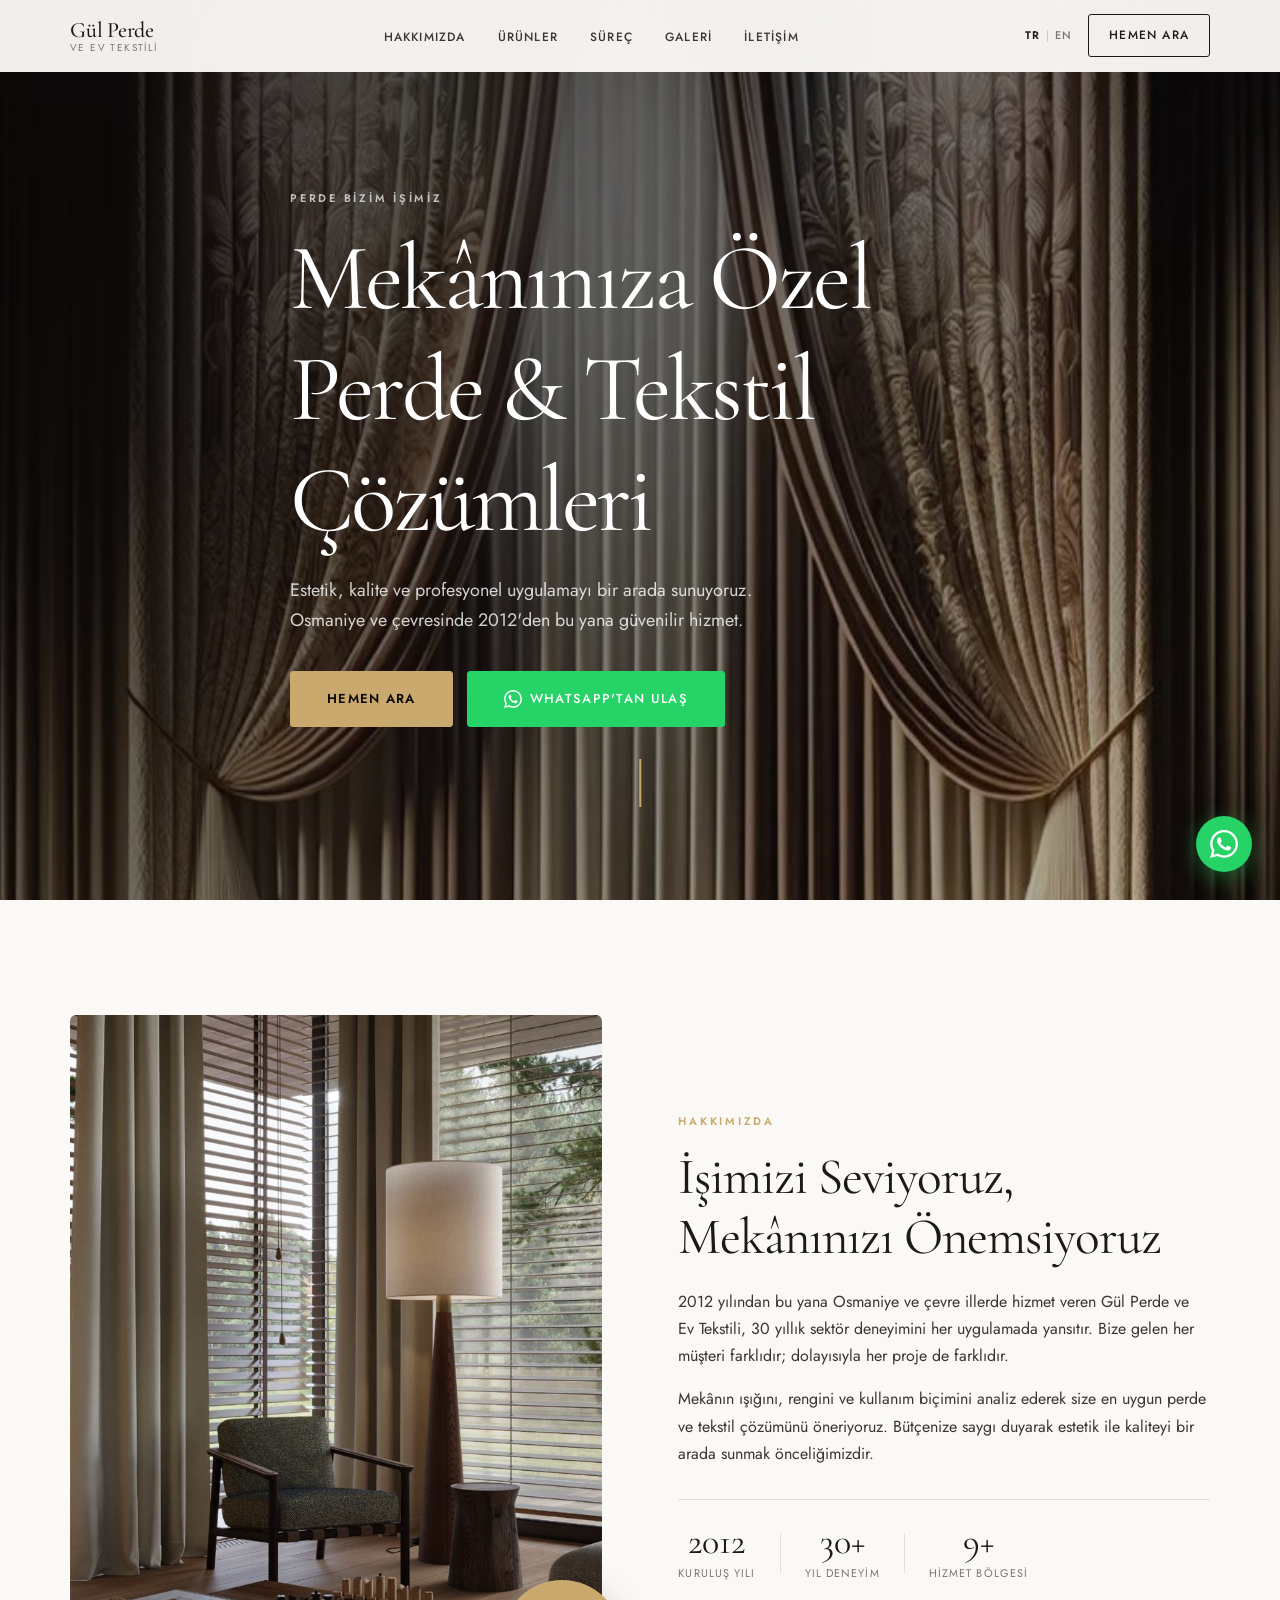
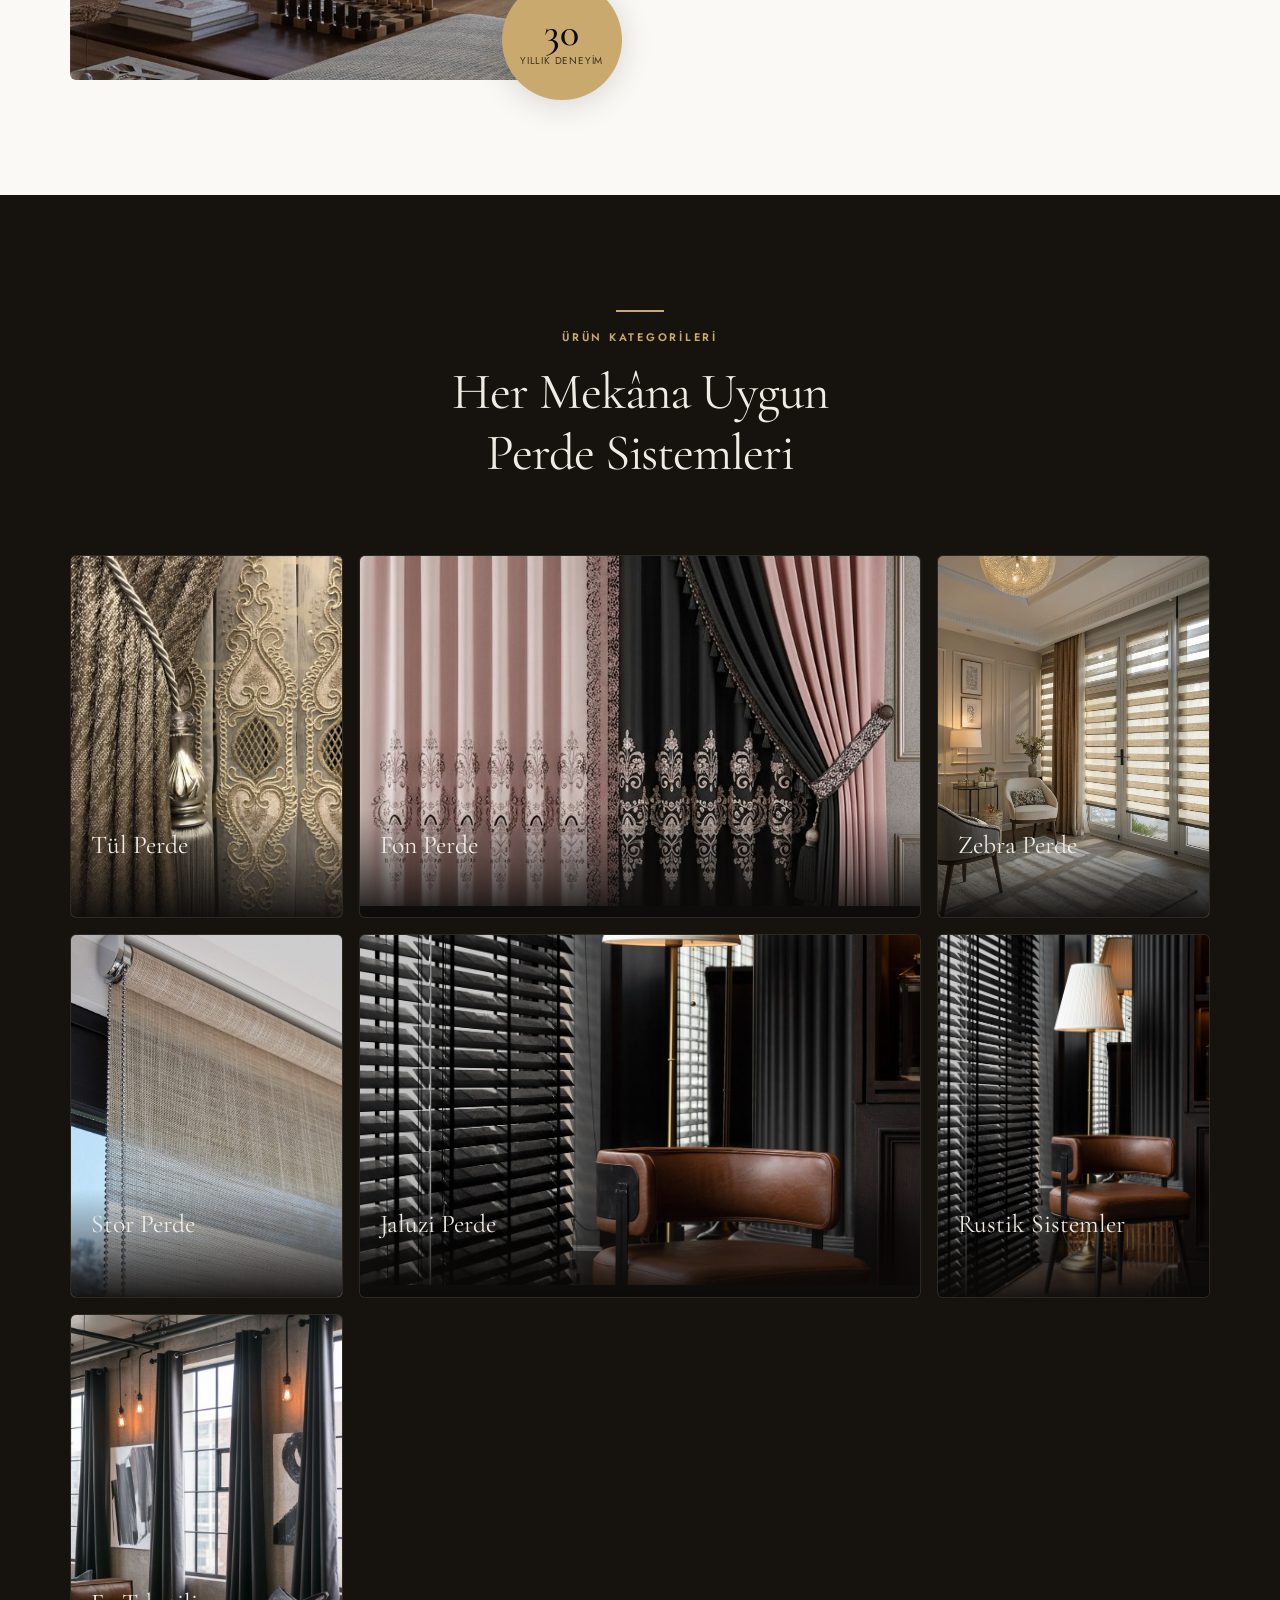
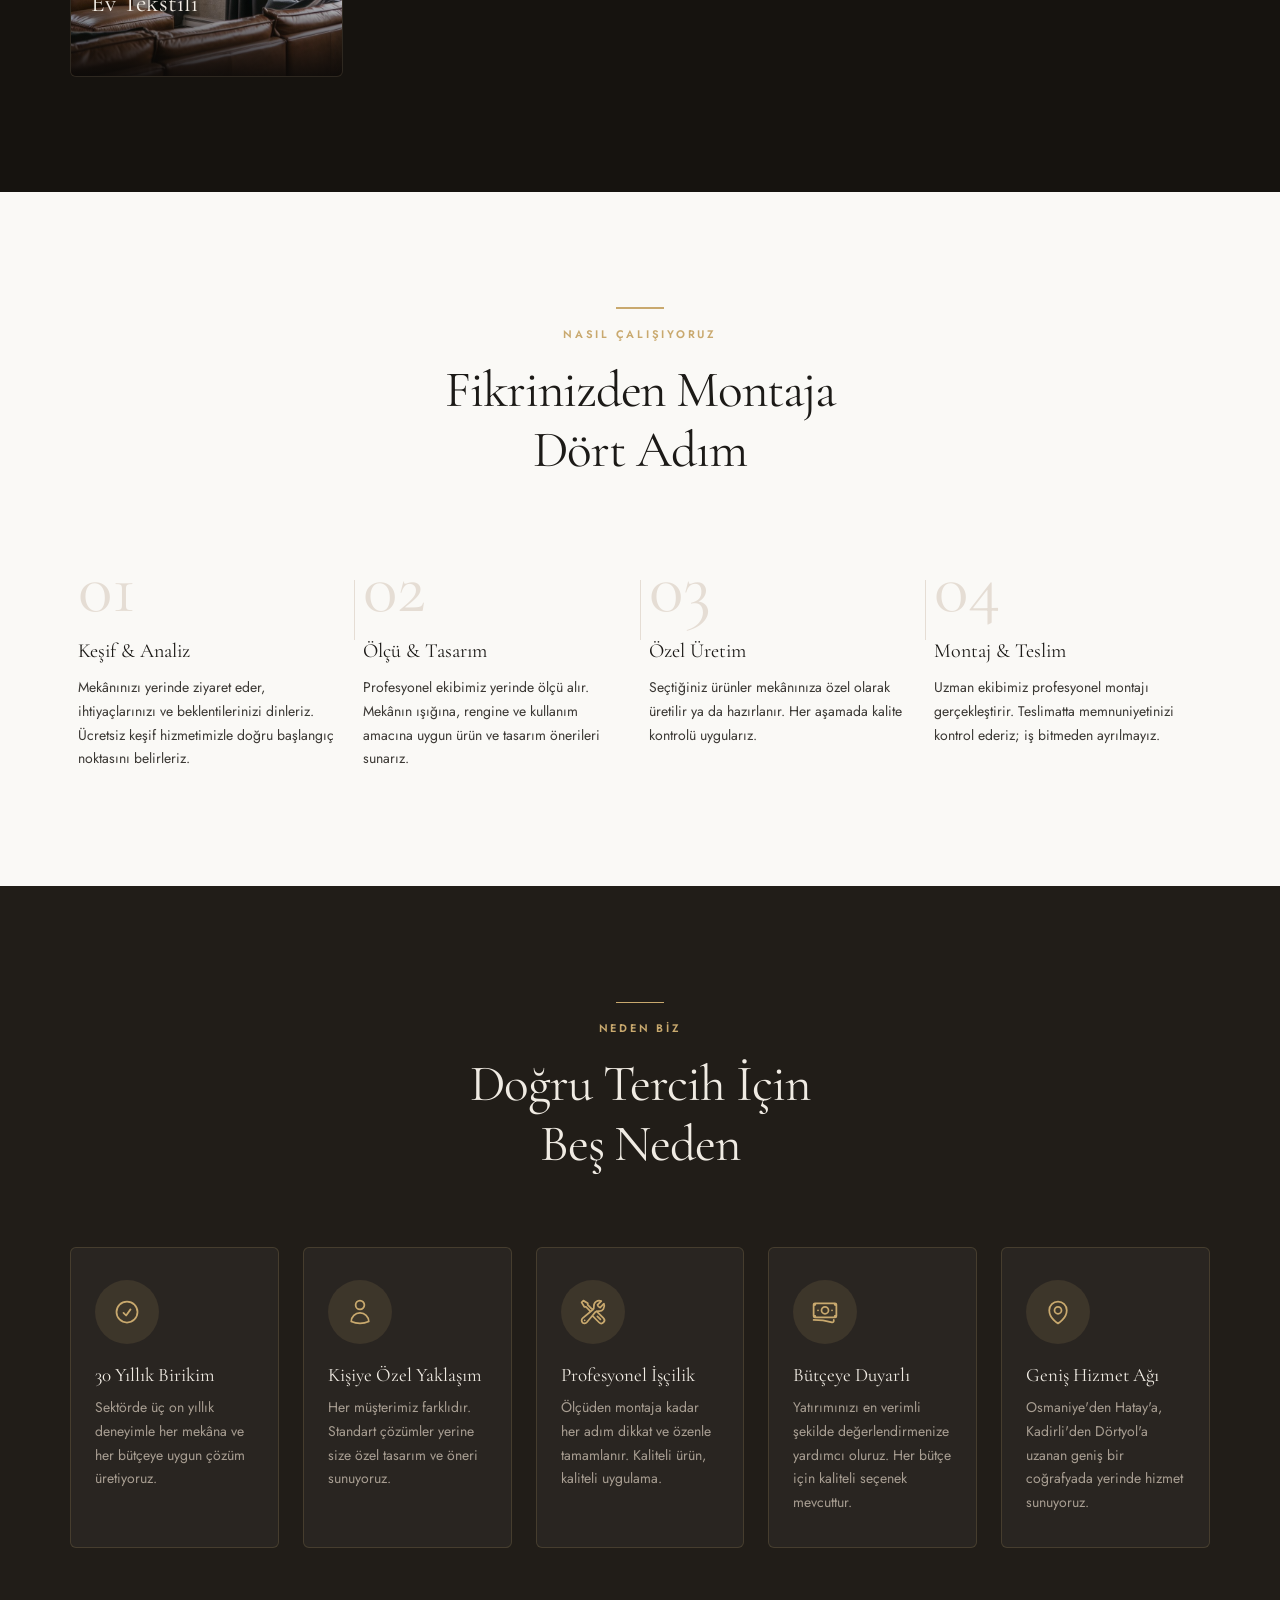
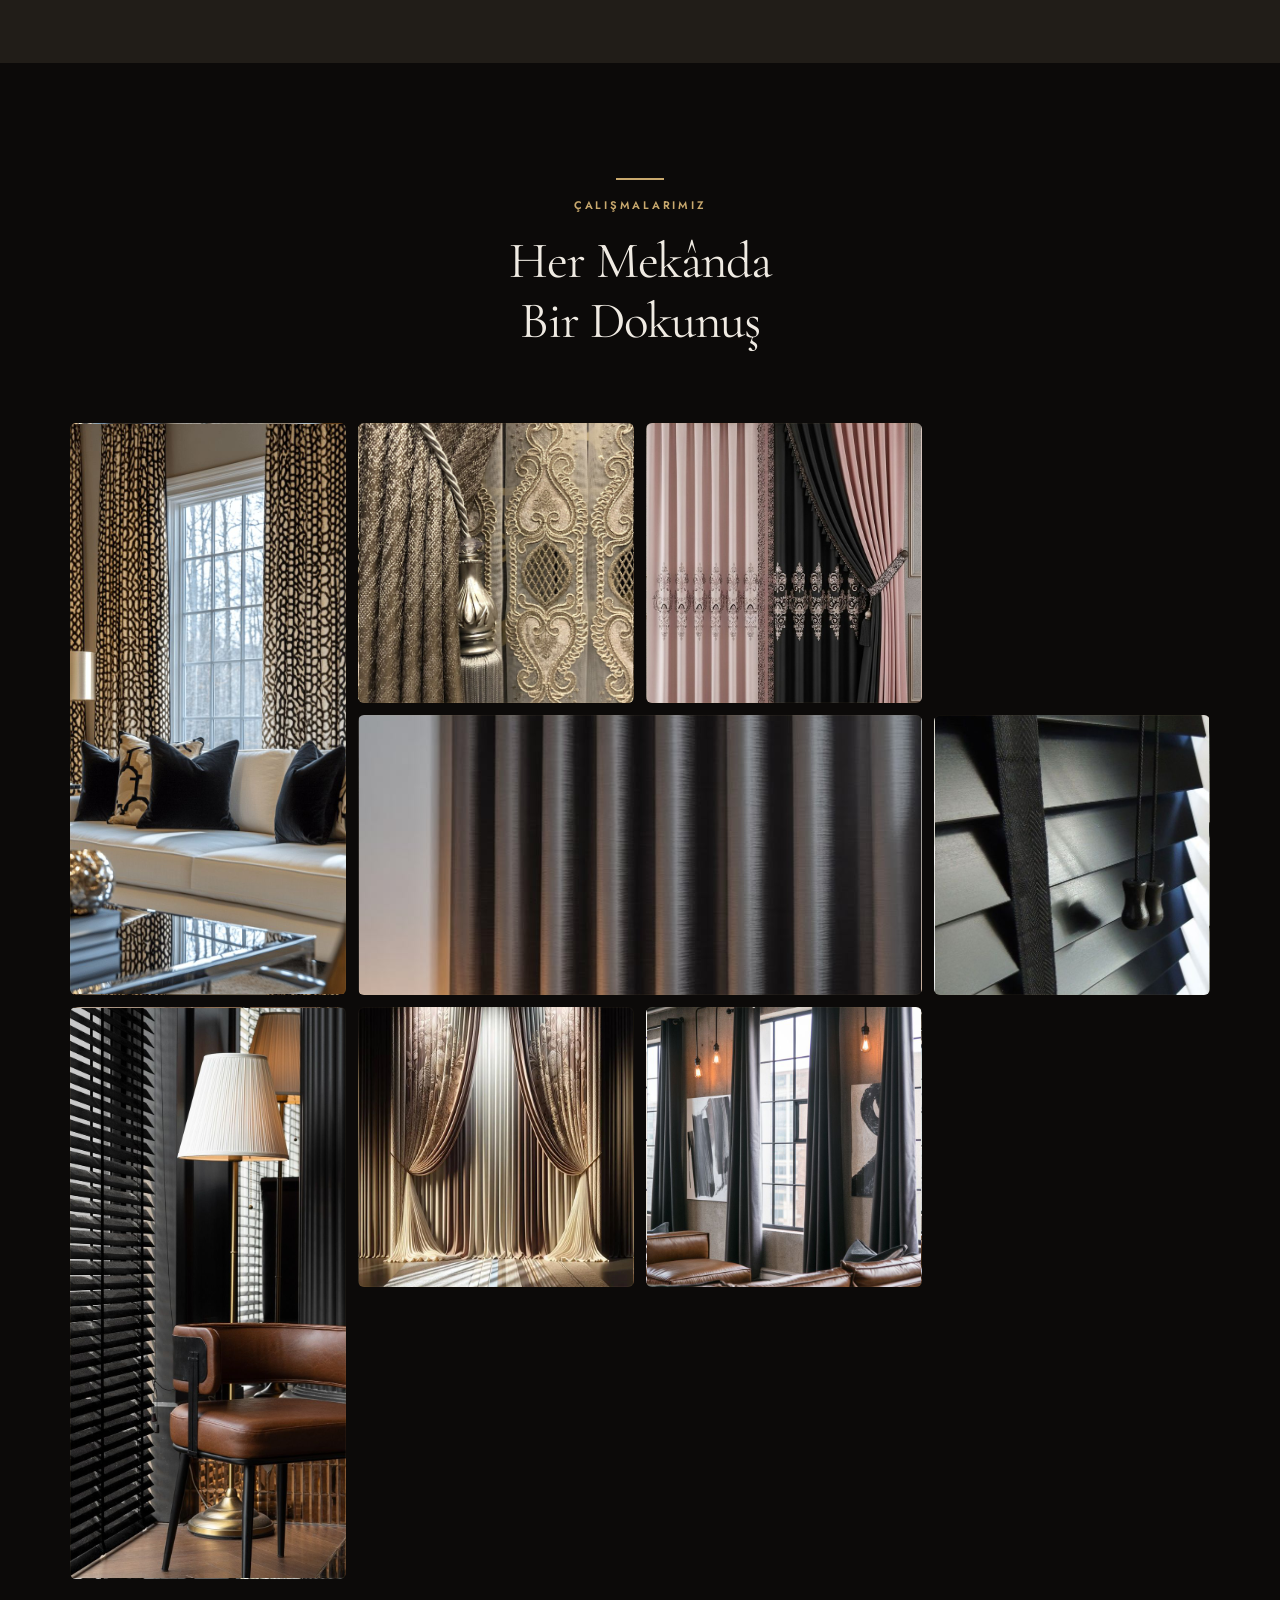
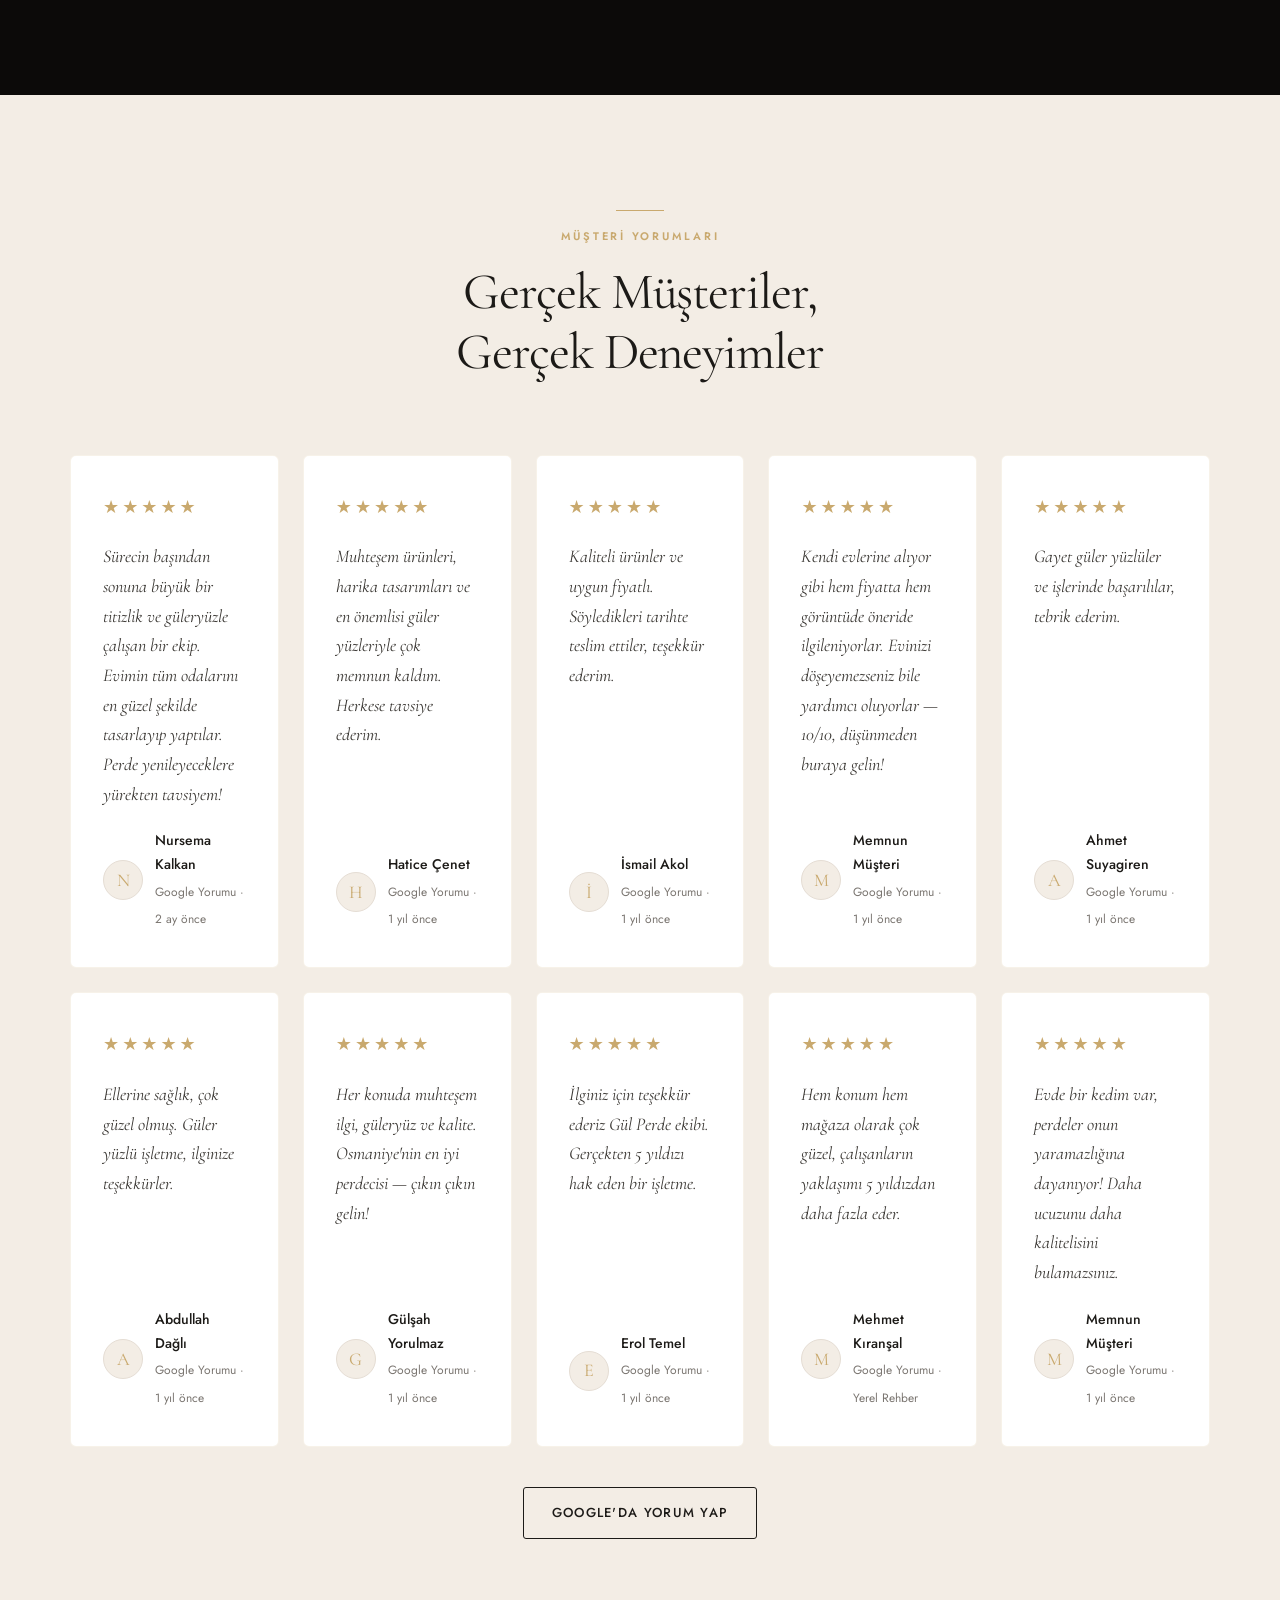
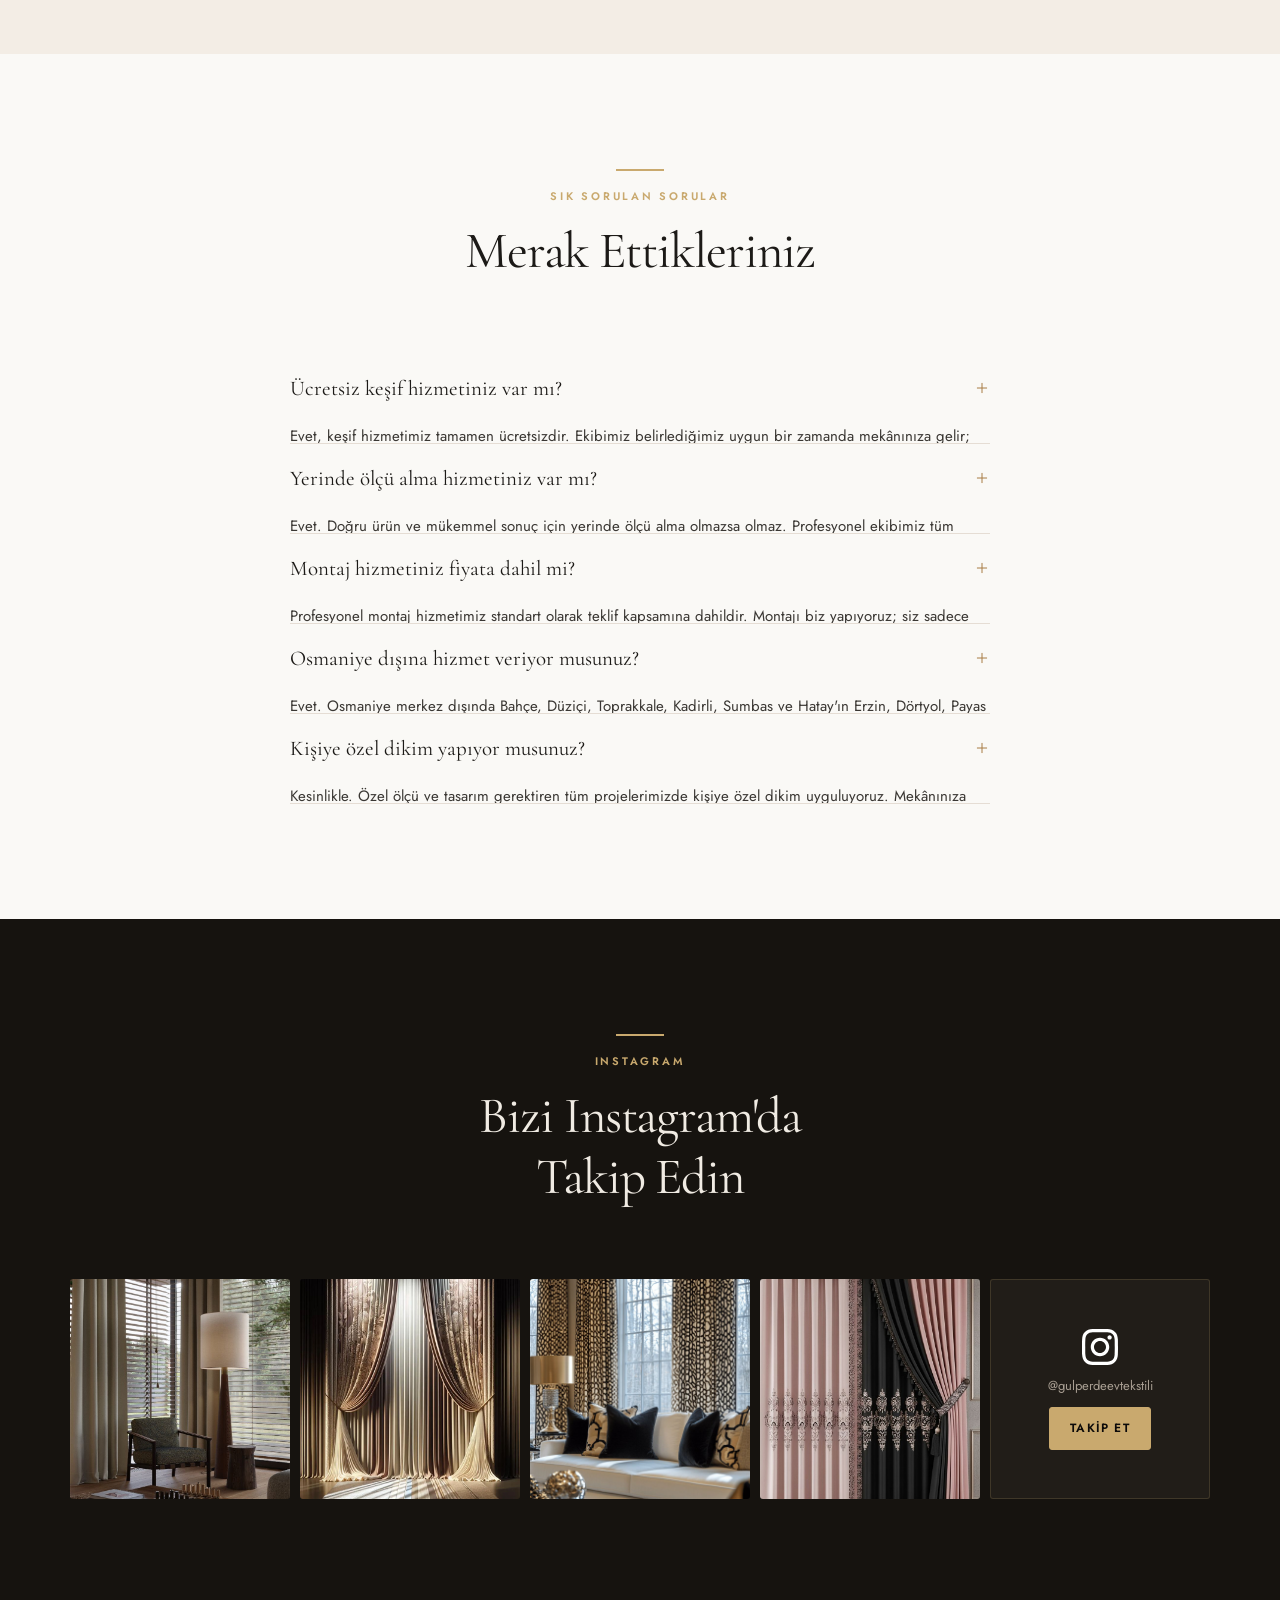
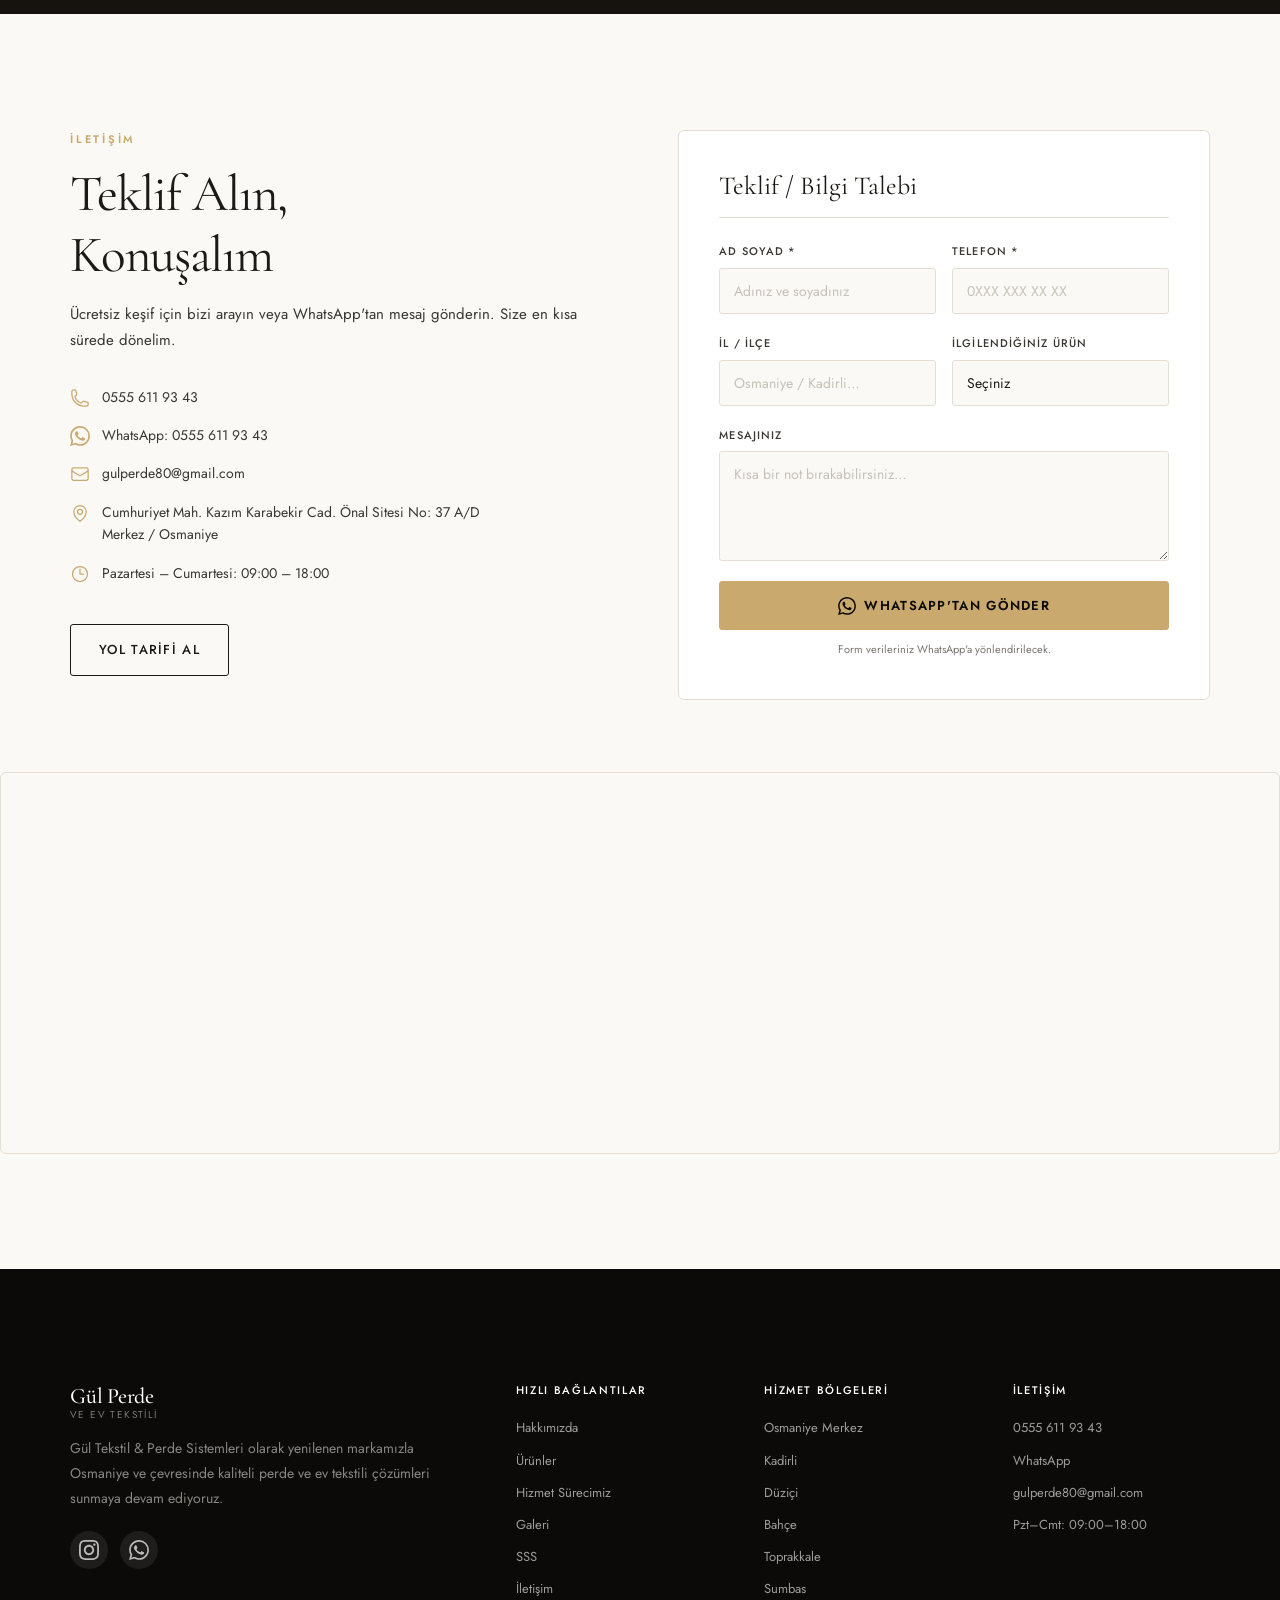
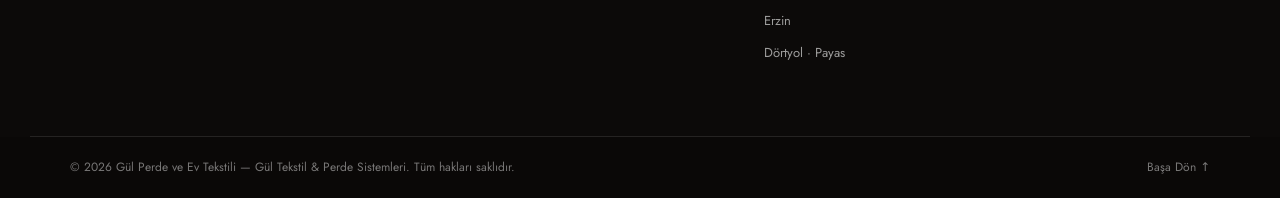
==== commit 64bab807: "Logo eklendi: SVG header ve footer" ====
--- a/index.html
+++ b/index.html
@@ -771,3 +771,4 @@
 </body>
 </html>
 
+
--- a/style.css
+++ b/style.css
@@ -1188,3 +1188,19 @@
   .reviews-grid { grid-template-columns: 1fr; }
 }
 
+
+/* ── LOGO IMG ────────────────────────────────────────────── */
+.logo-img {
+  display: block;
+  height: 52px;
+  width: auto;
+  object-fit: contain;
+  transition: opacity .2s;
+}
+.logo:hover .logo-img { opacity: .8; }
+
+.footer-logo-img {
+  height: 72px;
+  opacity: .85;
+  filter: brightness(0) invert(1);  /* footer koyu bg'da beyaz logo */
+}
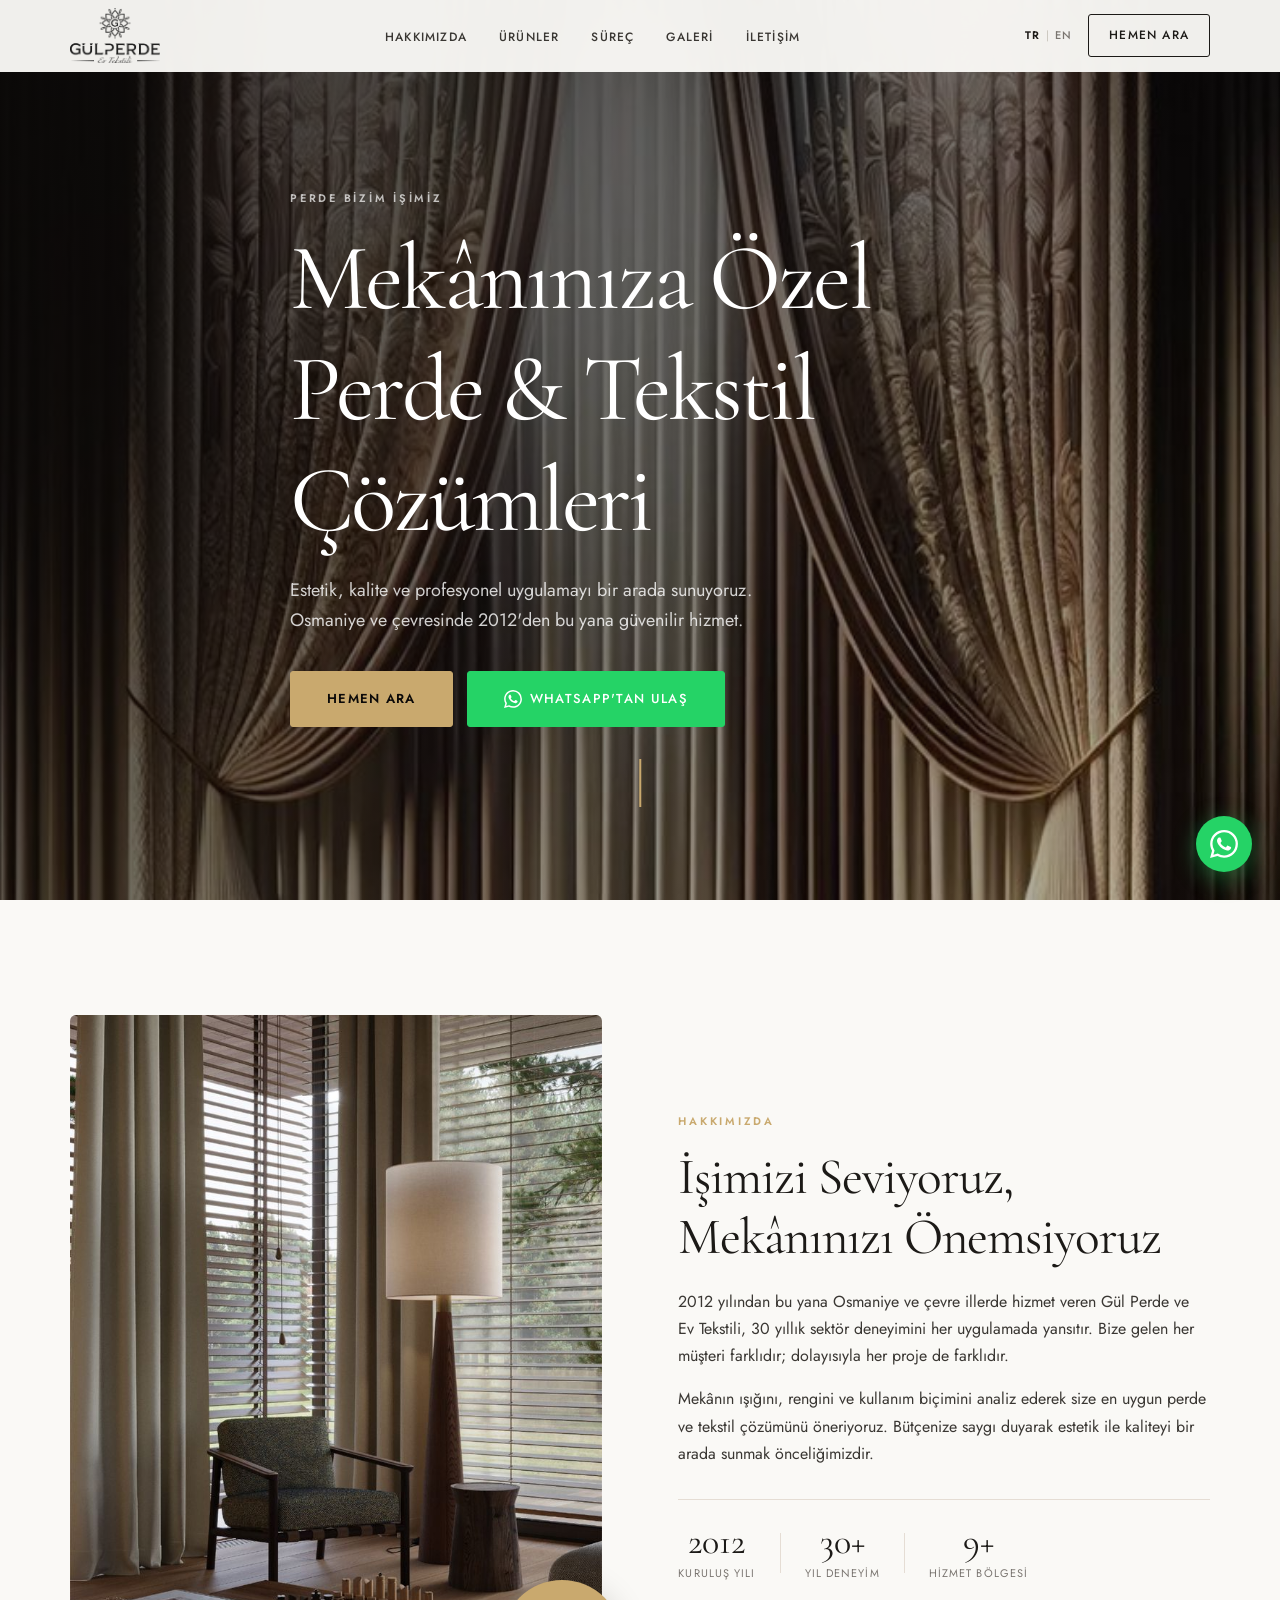
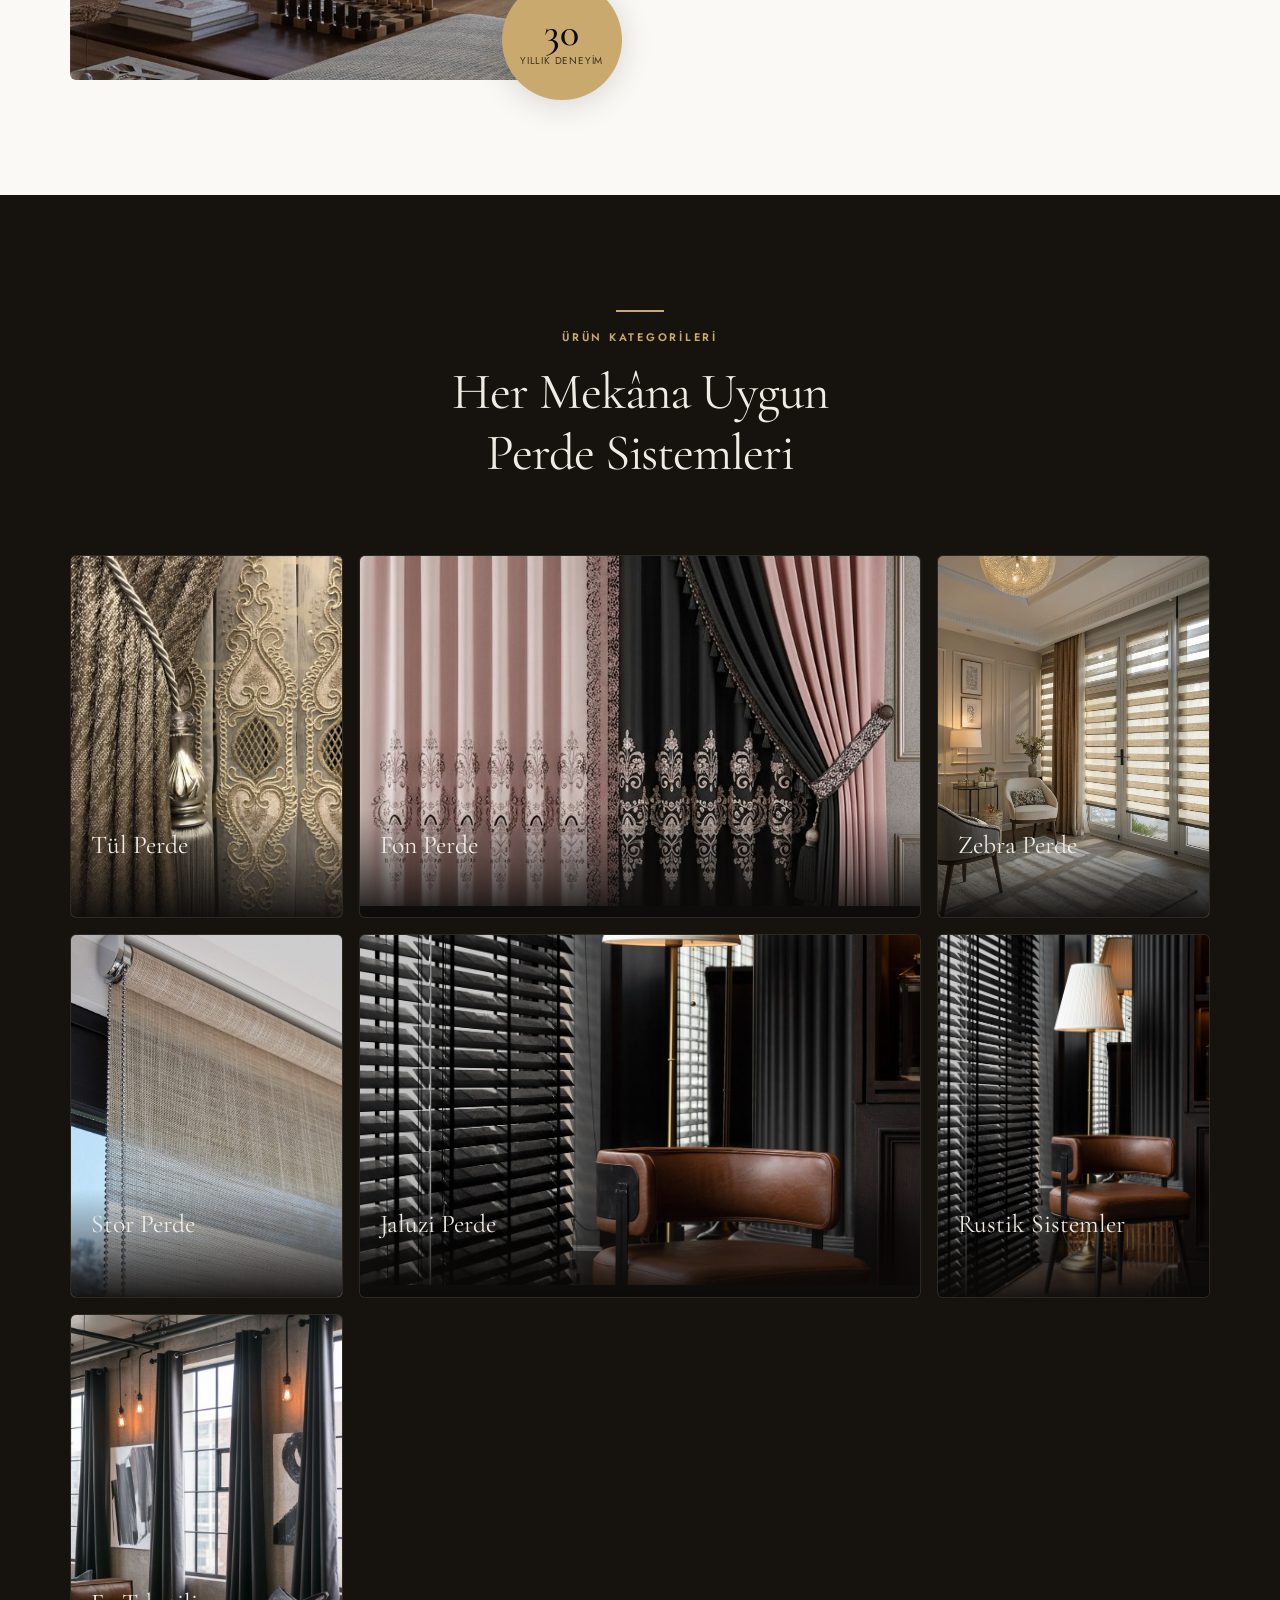
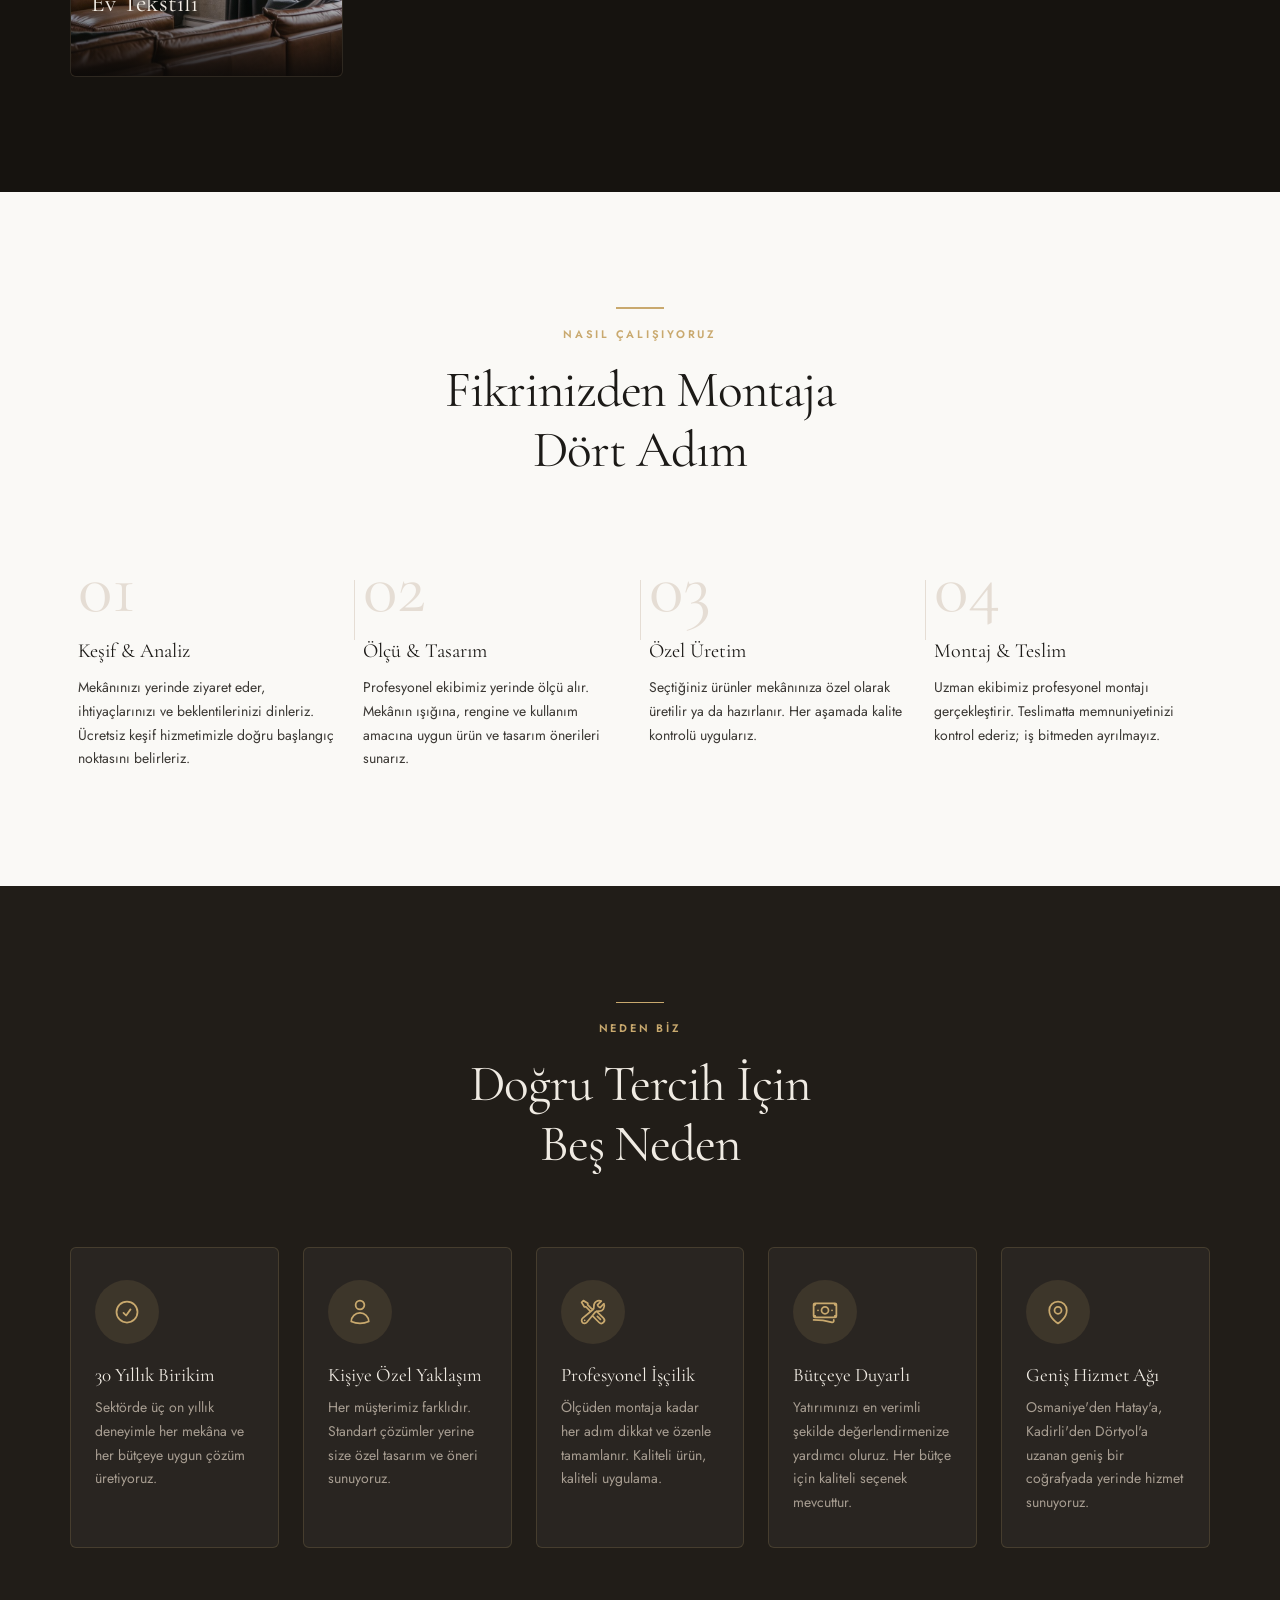
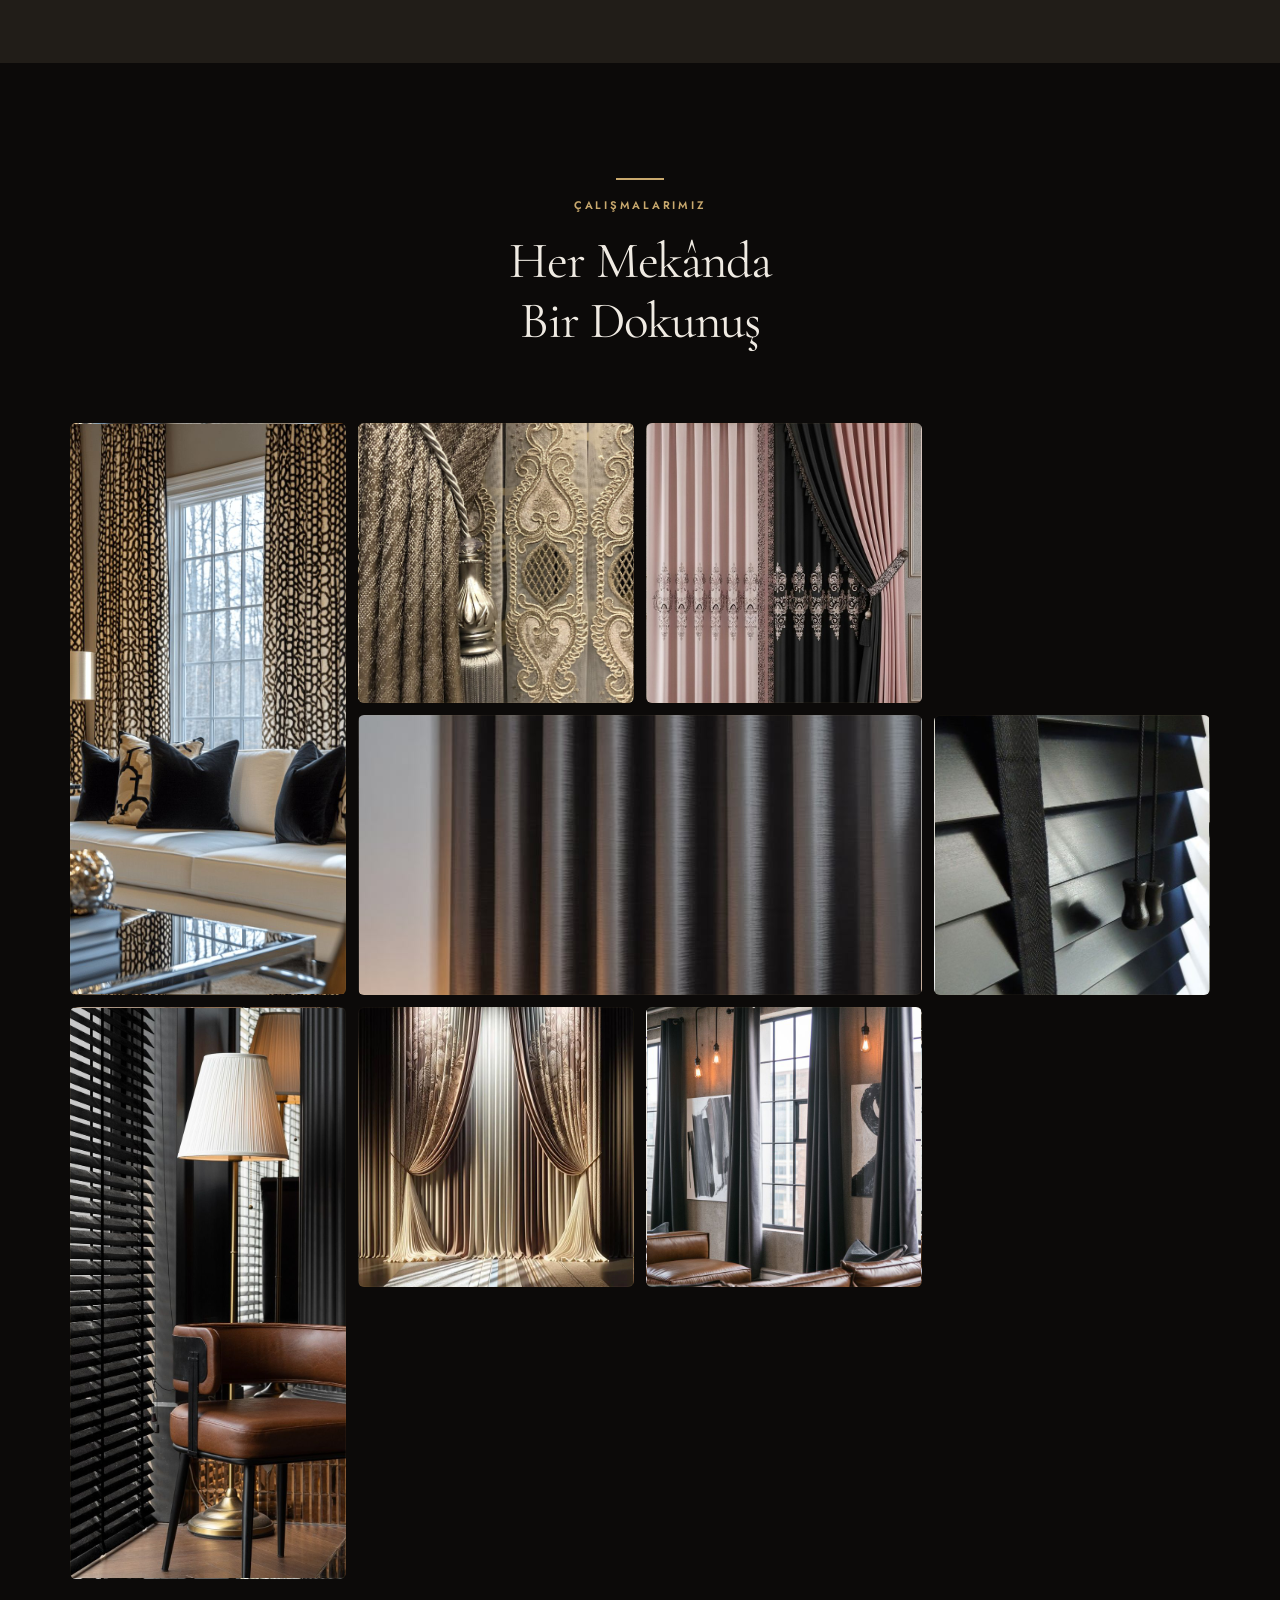
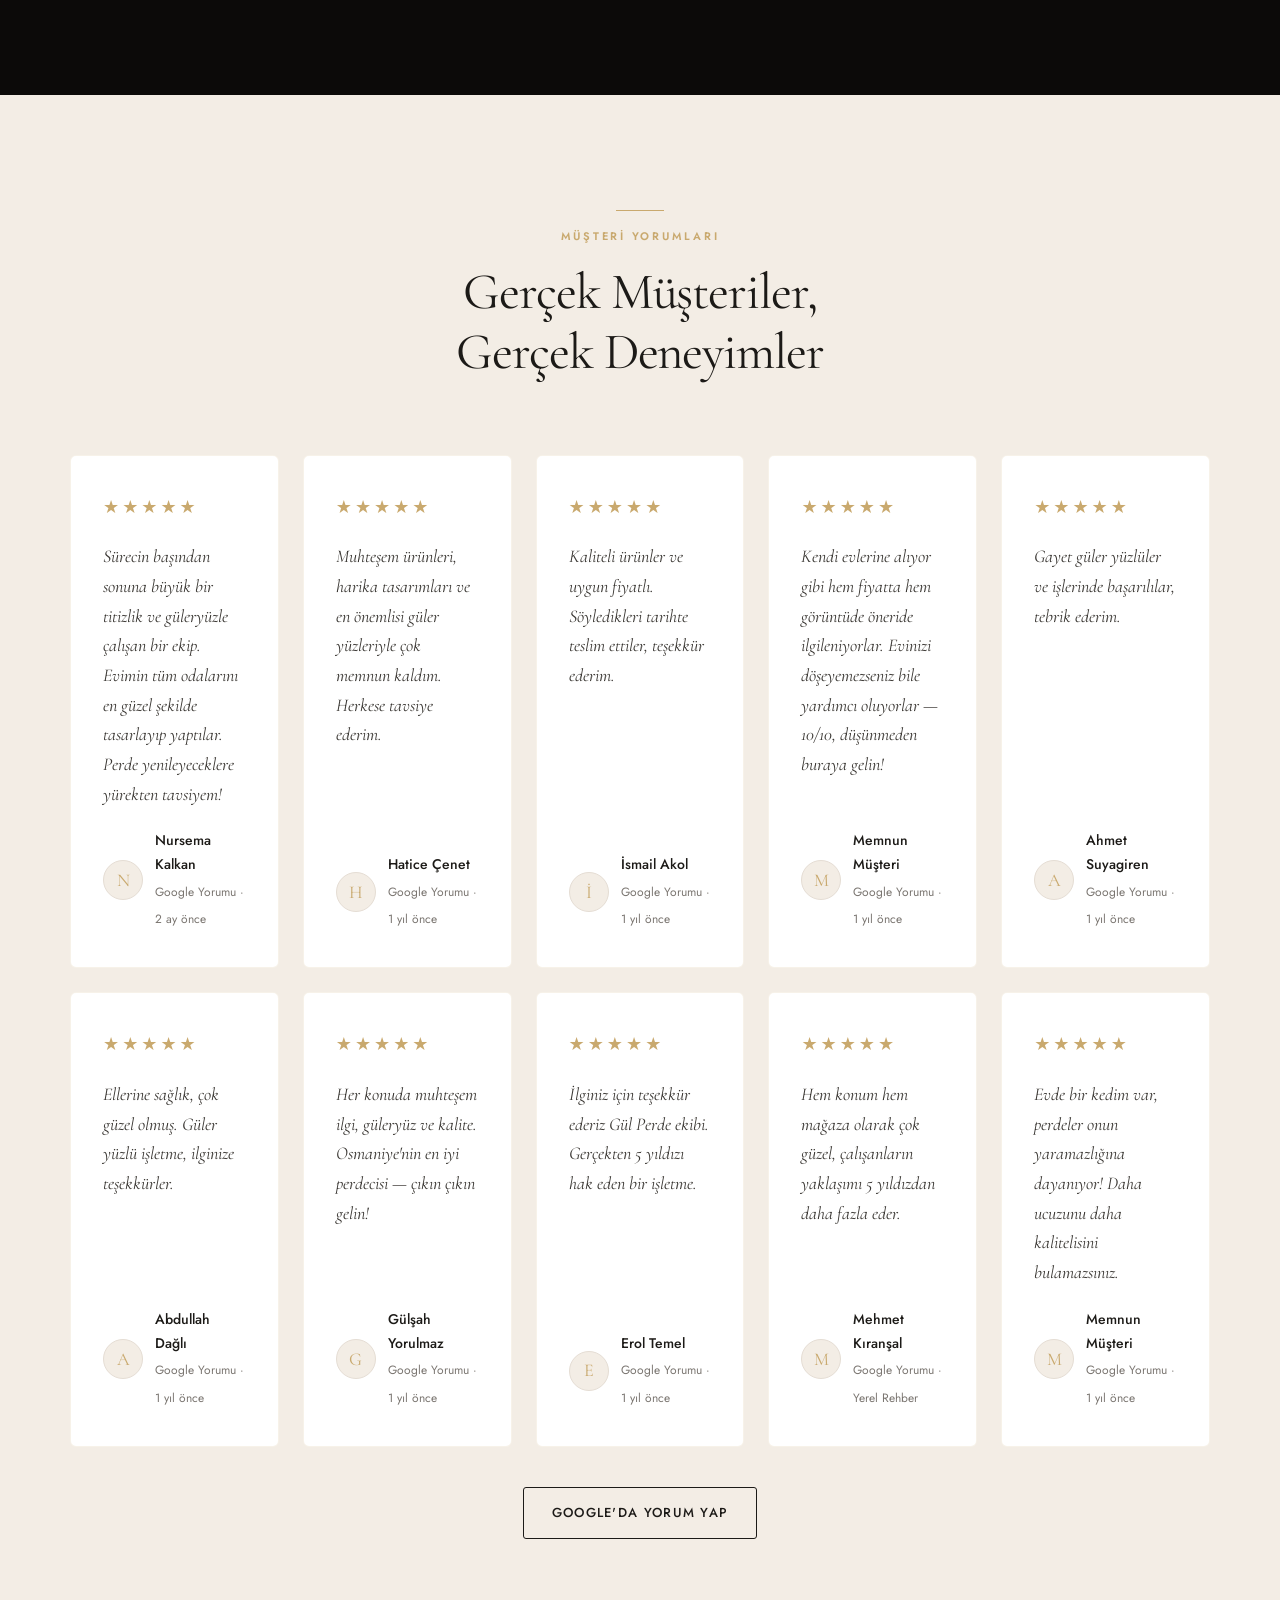
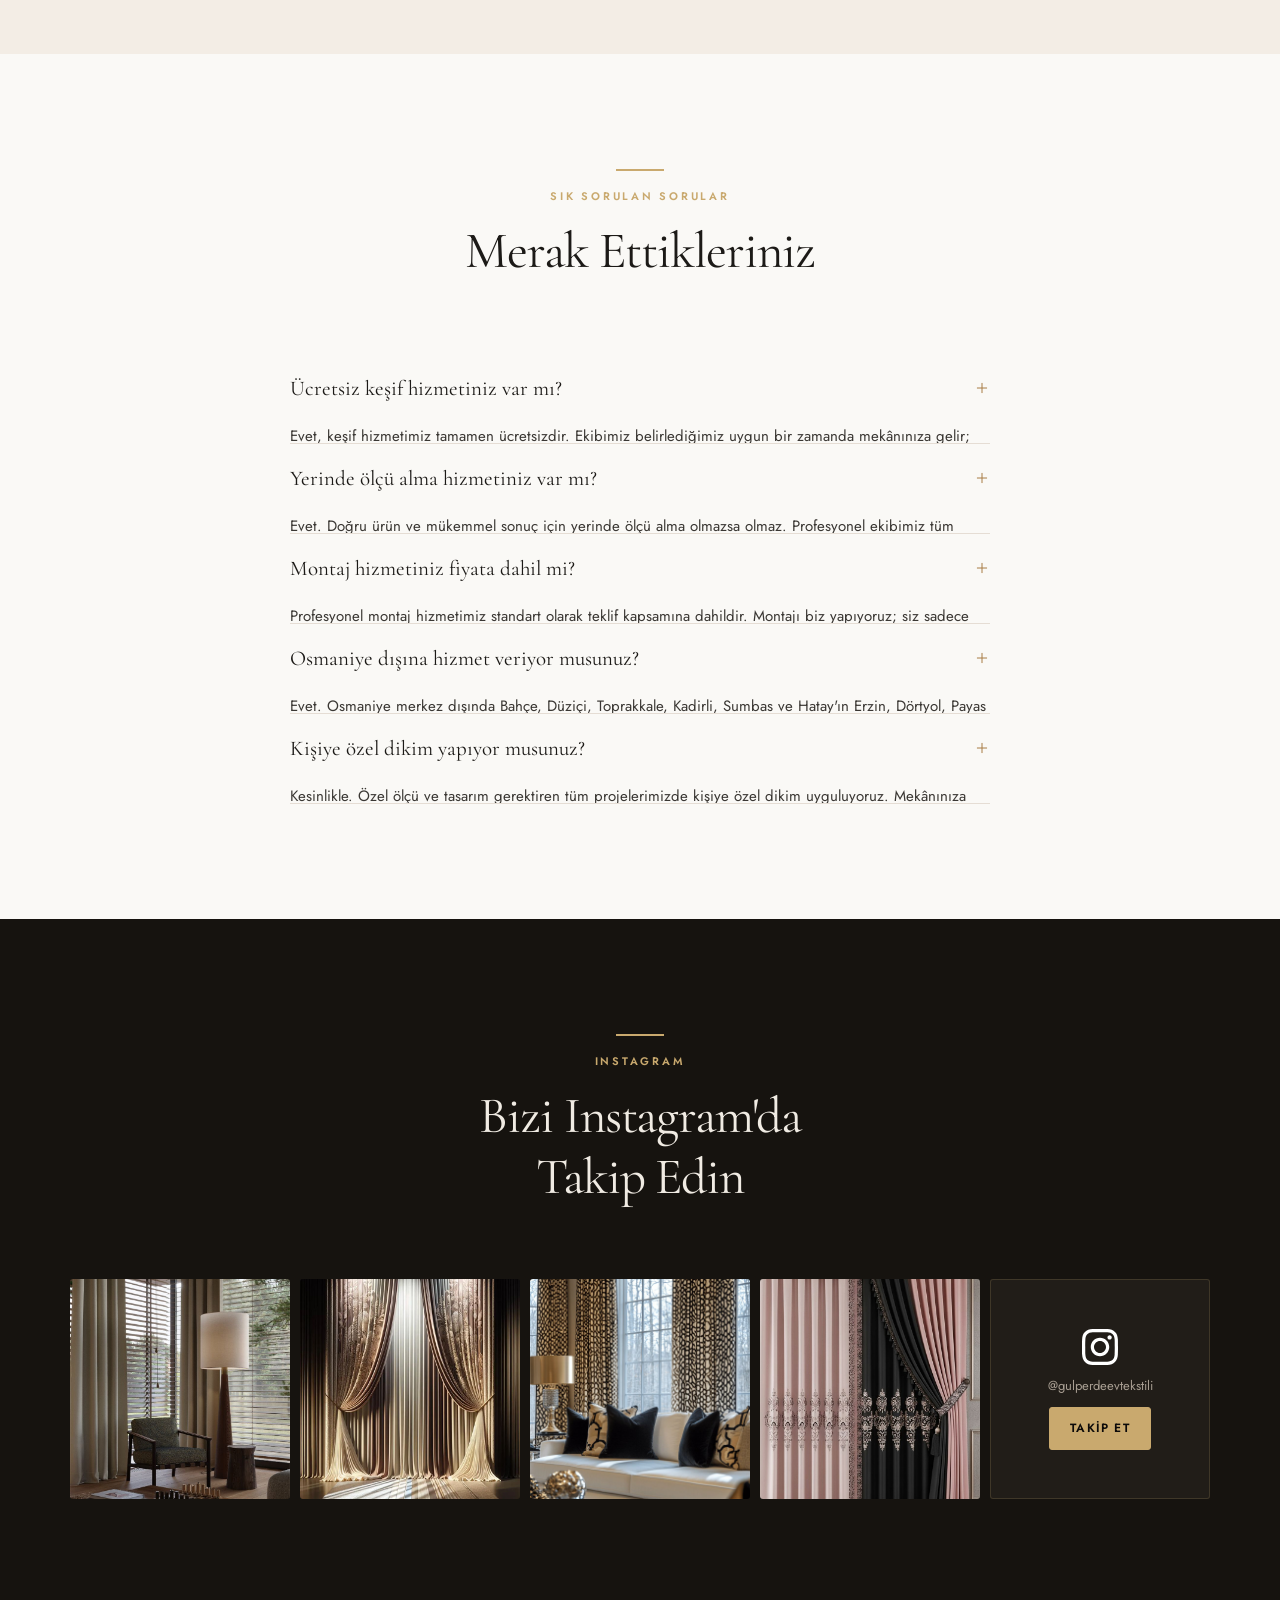
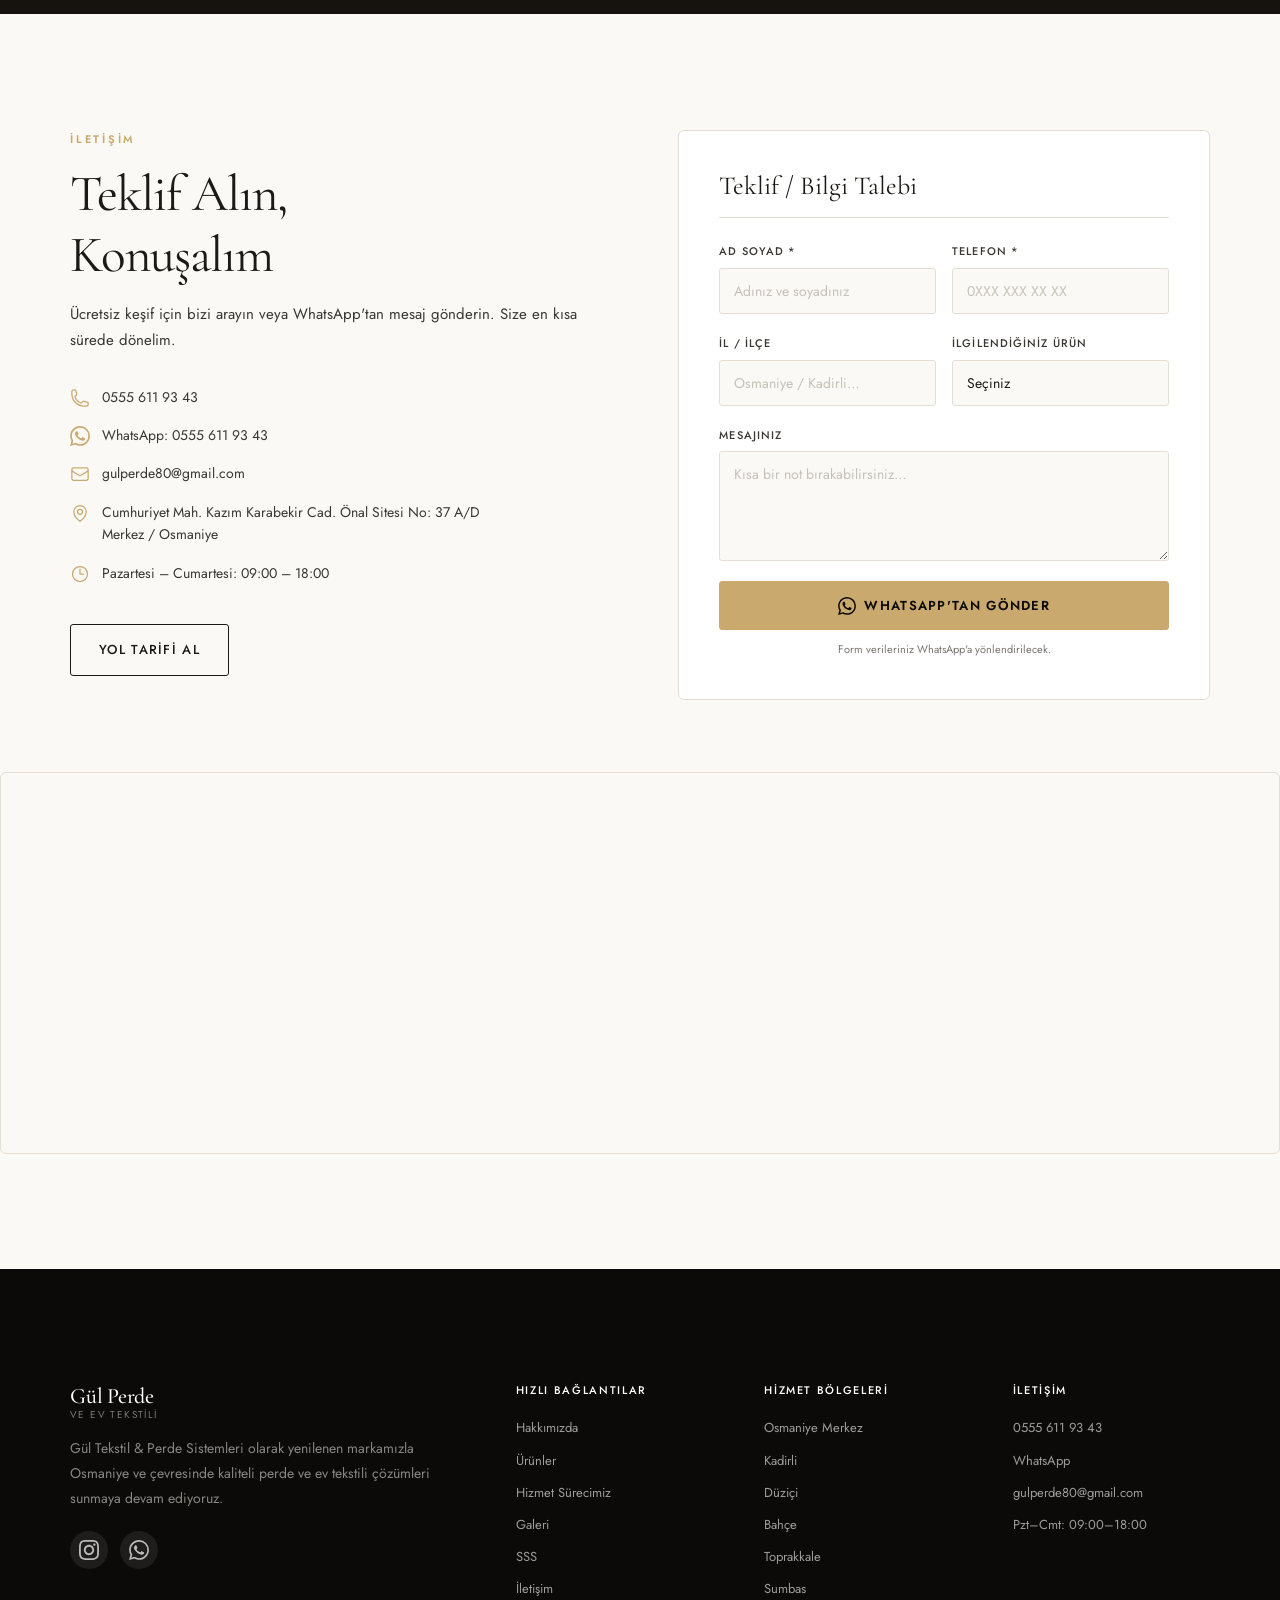
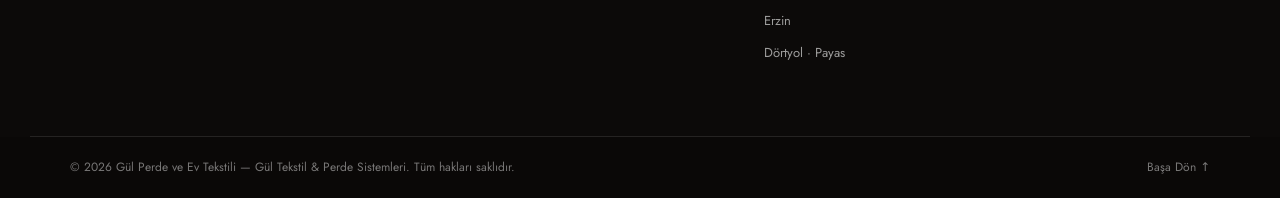
==== commit ff2a8d6d: "Logo img tag duzeltildi - HTML guncellenmesi gerekirken guncellenmemisti" ====
--- a/index.html
+++ b/index.html
@@ -64,12 +64,7 @@
 
     <!-- Logo -->
     <a href="#hero" class="logo" aria-label="Gül Perde ve Ev Tekstili — Ana Sayfa">
-      <!-- Logo placeholder: images/logo.png dosyasını oluşturun, aşağıdaki satırın yorumunu kaldırın -->
-      <!-- <img src="images/logo.png" alt="Gül Perde ve Ev Tekstili" height="44" /> -->
-      <div class="logo-text">
-        <span class="logo-main">Gül Perde</span>
-        <span class="logo-sub" data-tr="ve Ev Tekstili" data-en="&amp; Home Textiles">ve Ev Tekstili</span>
-      </div>
+      <img src="logo.png" alt="Gül Perde ve Ev Tekstili" class="logo-img" />
     </a>
 
     <!-- Nav -->
@@ -772,3 +767,4 @@
 </html>
 
 
+
--- a/style.css
+++ b/style.css
@@ -1192,15 +1192,22 @@
 /* ── LOGO IMG ────────────────────────────────────────────── */
 .logo-img {
   display: block;
-  height: 52px;
+  height: 56px;
   width: auto;
   object-fit: contain;
   transition: opacity .2s;
 }
-.logo:hover .logo-img { opacity: .8; }
+.logo:hover .logo-img {
+  display: block;
+  height: 56px;
+  width: auto;
+  object-fit: contain;
+  transition: opacity .2s;
+}
 
 .footer-logo-img {
   height: 72px;
   opacity: .85;
   filter: brightness(0) invert(1);  /* footer koyu bg'da beyaz logo */
 }
+
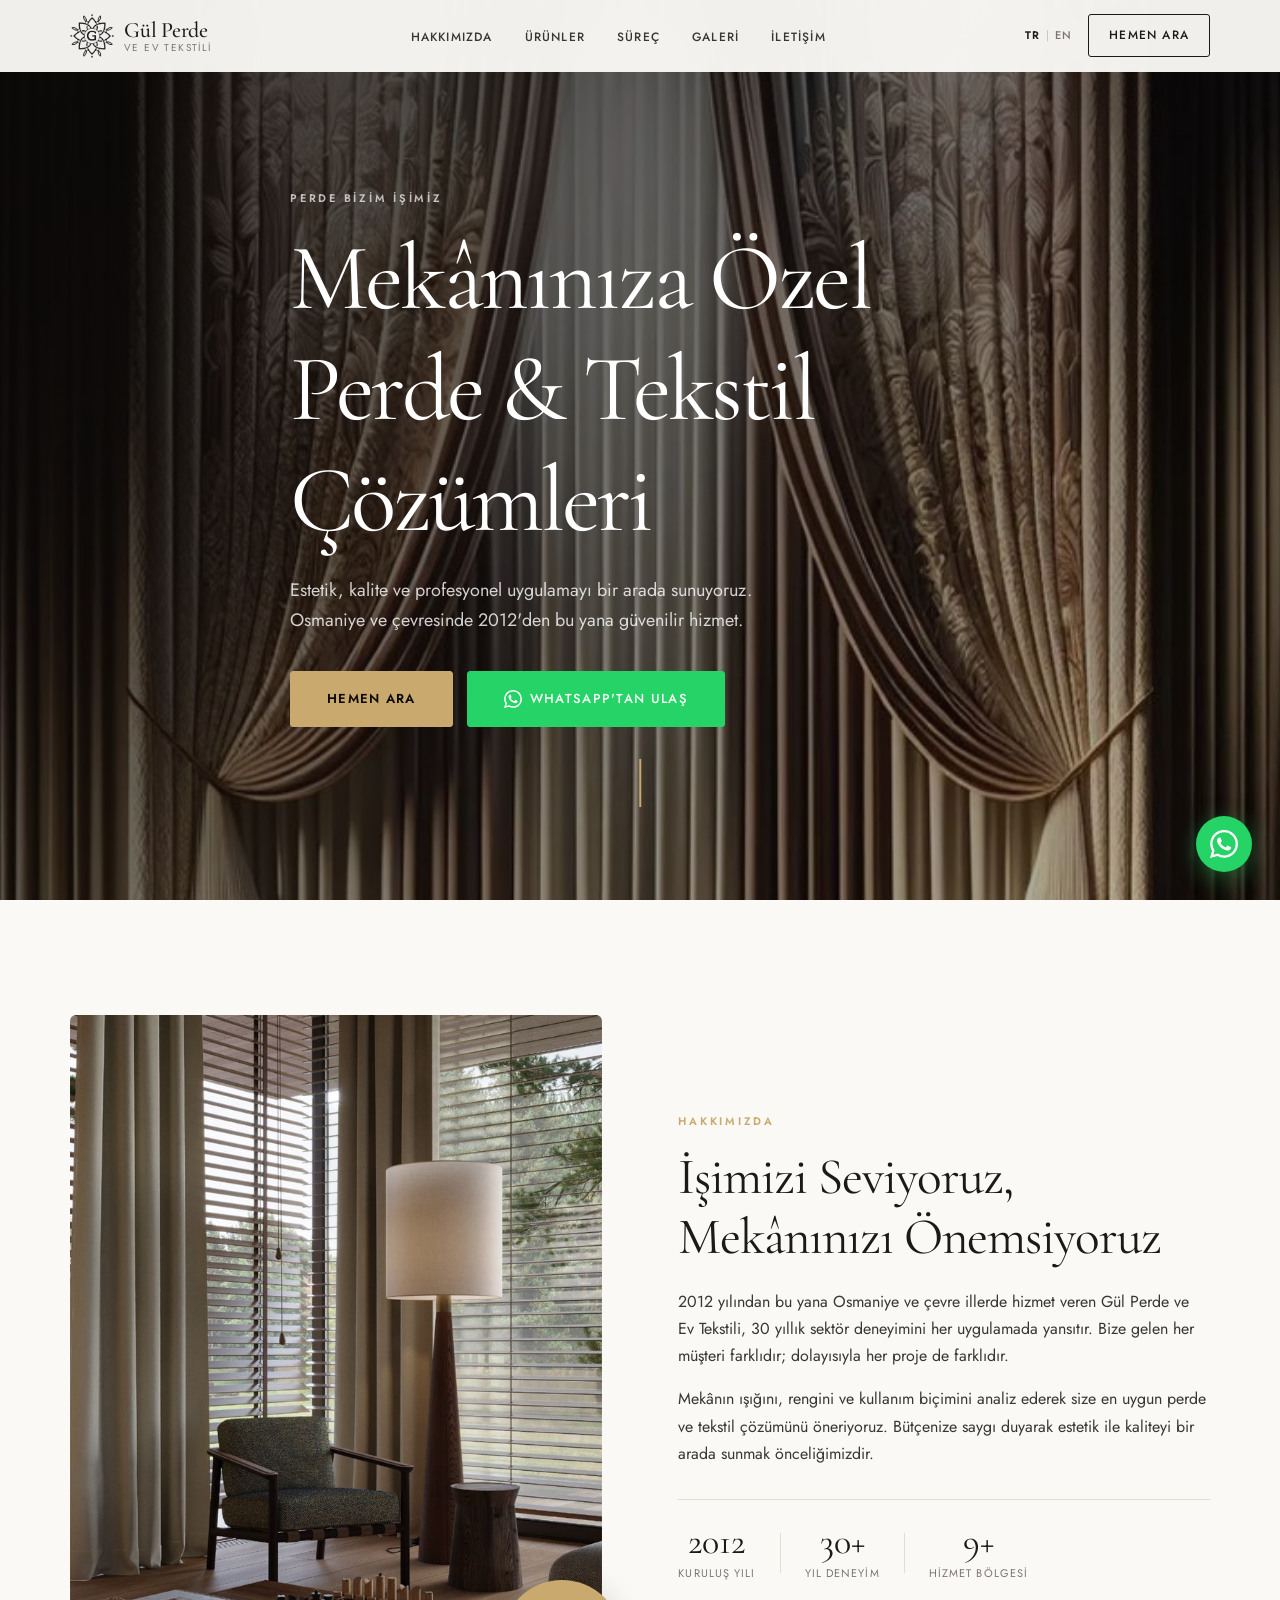
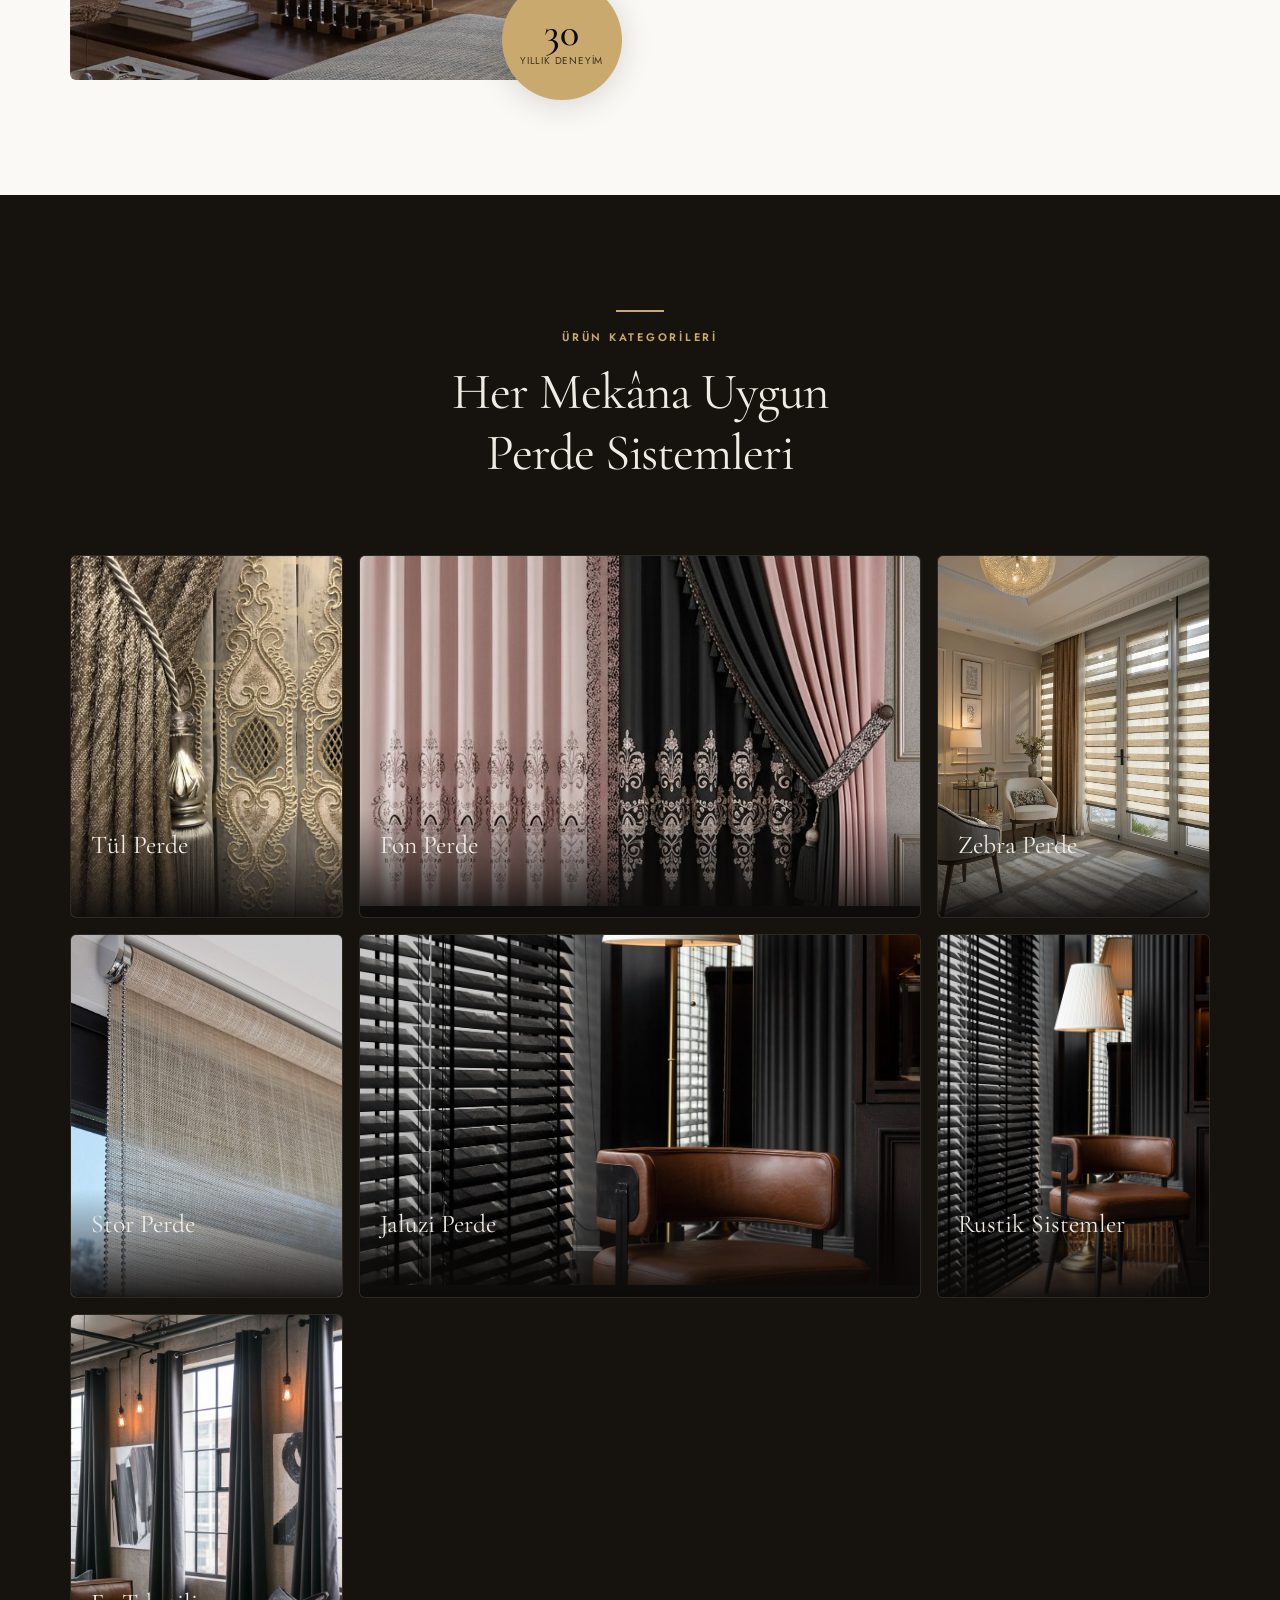
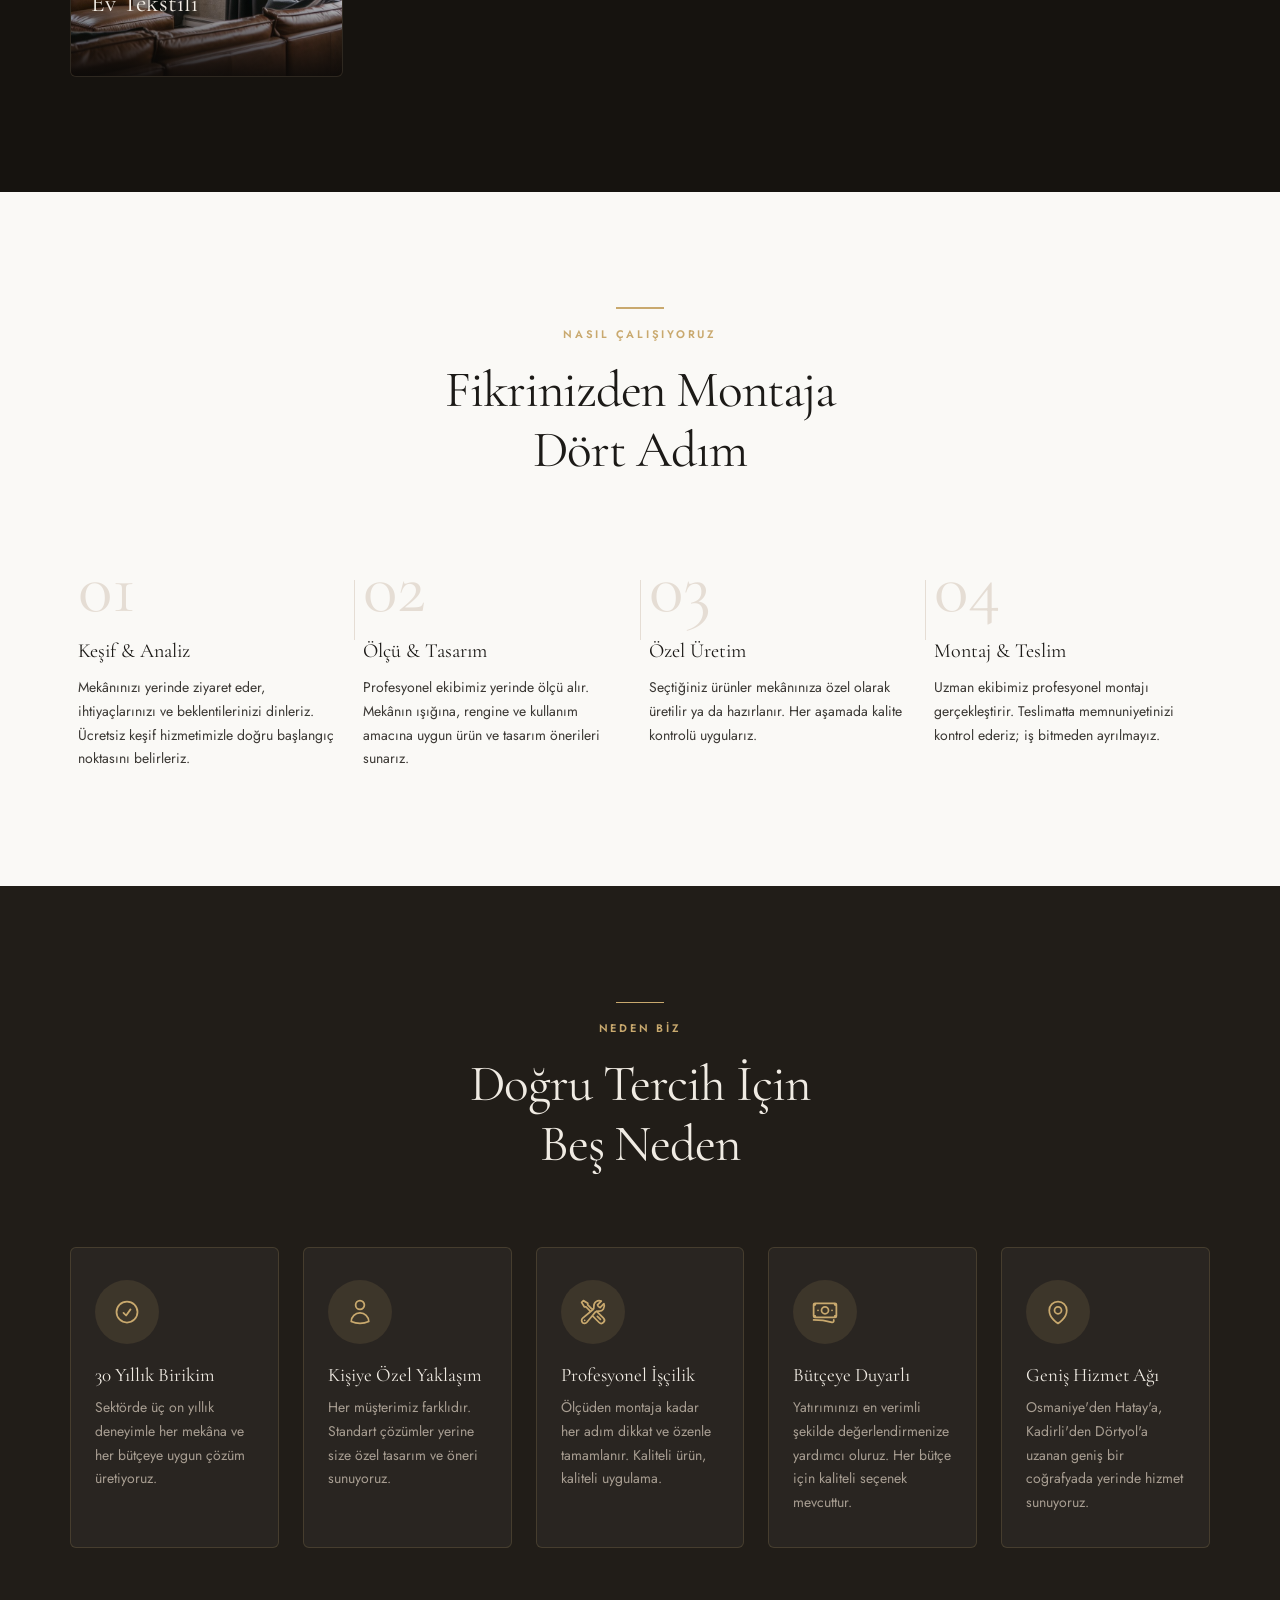
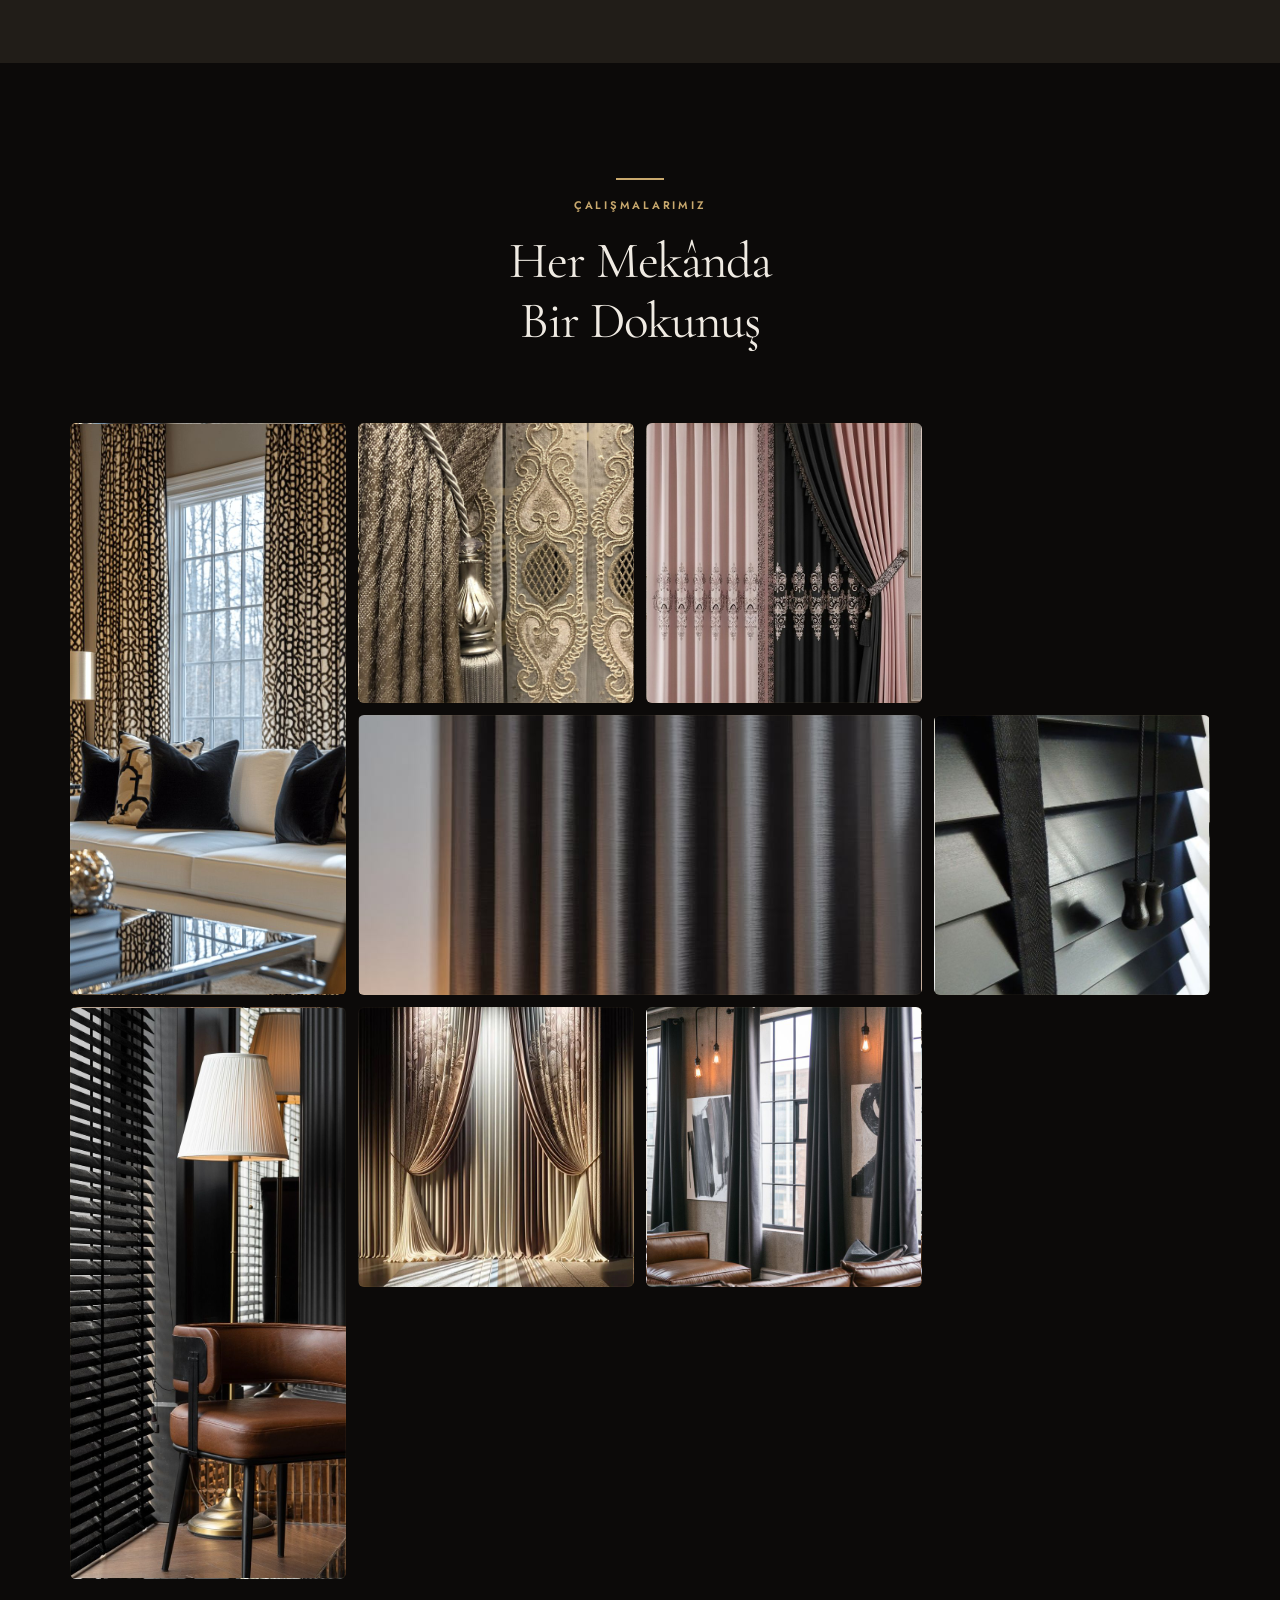
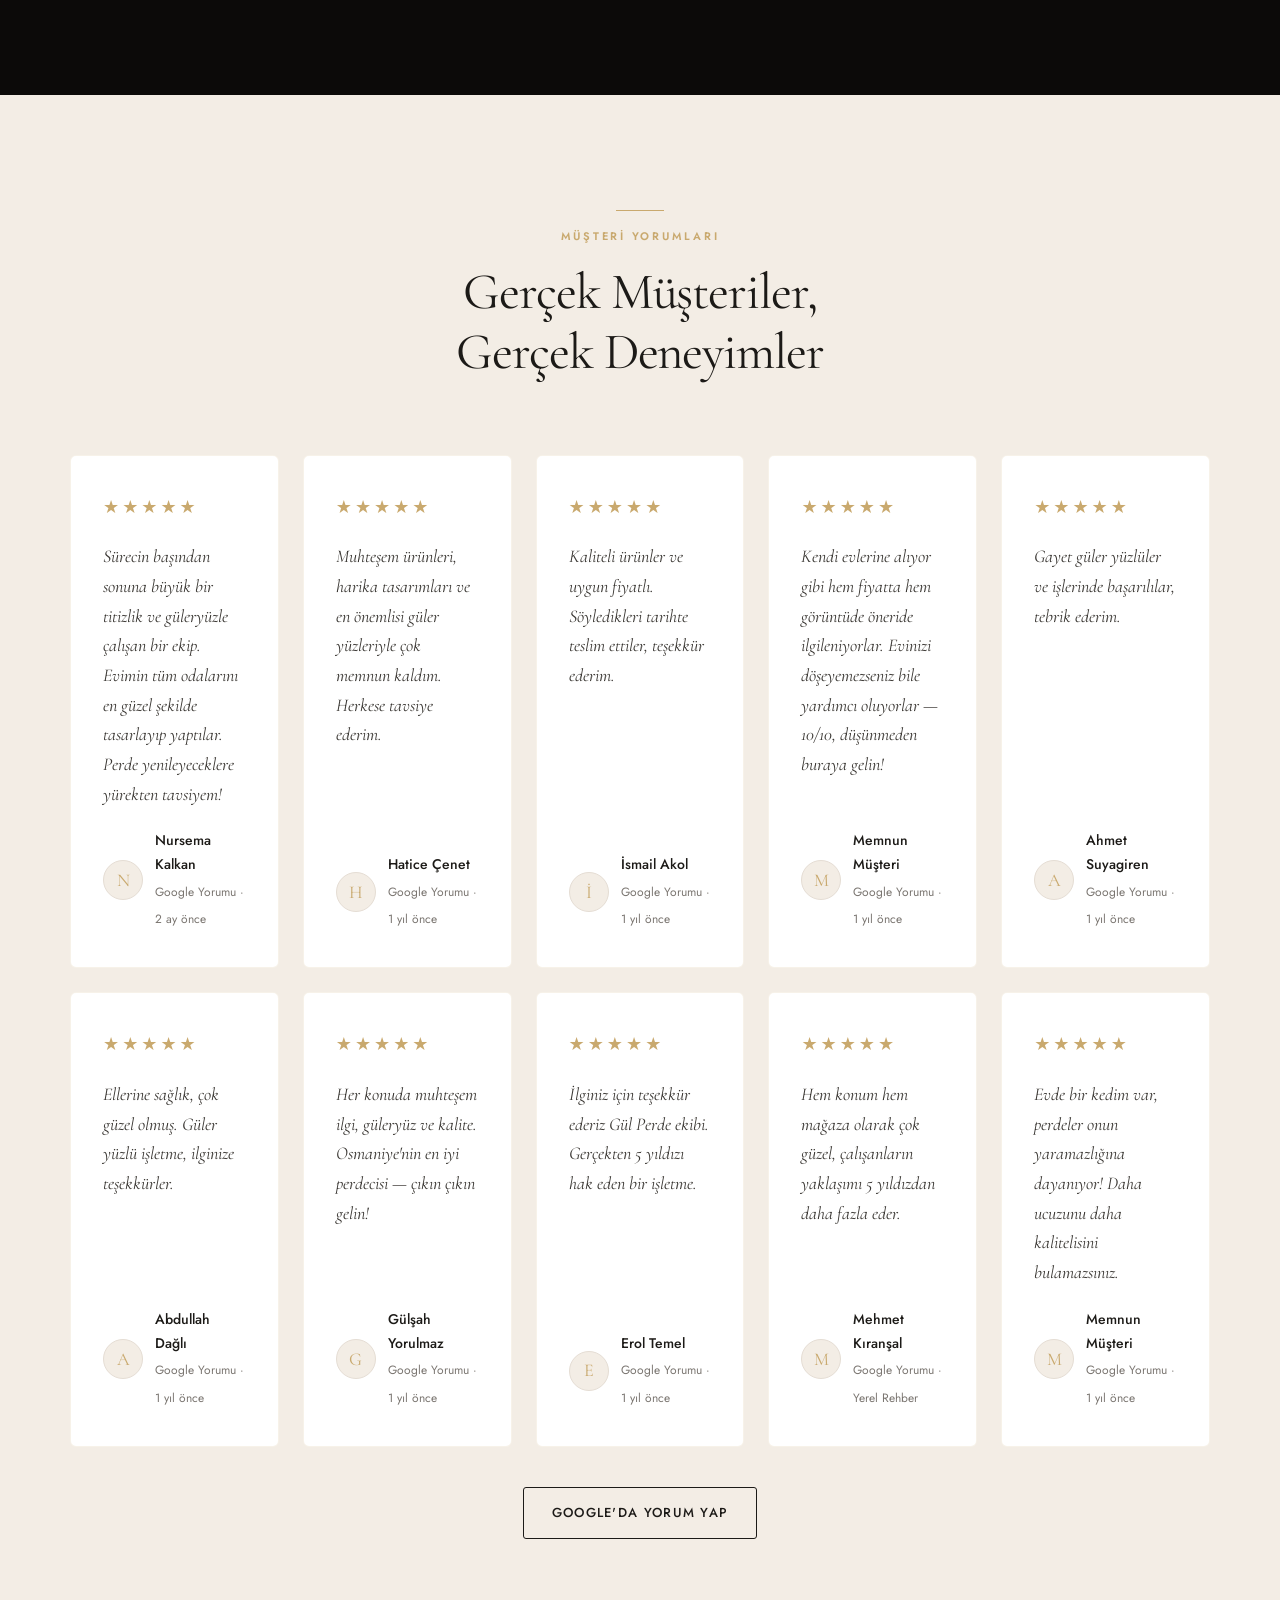
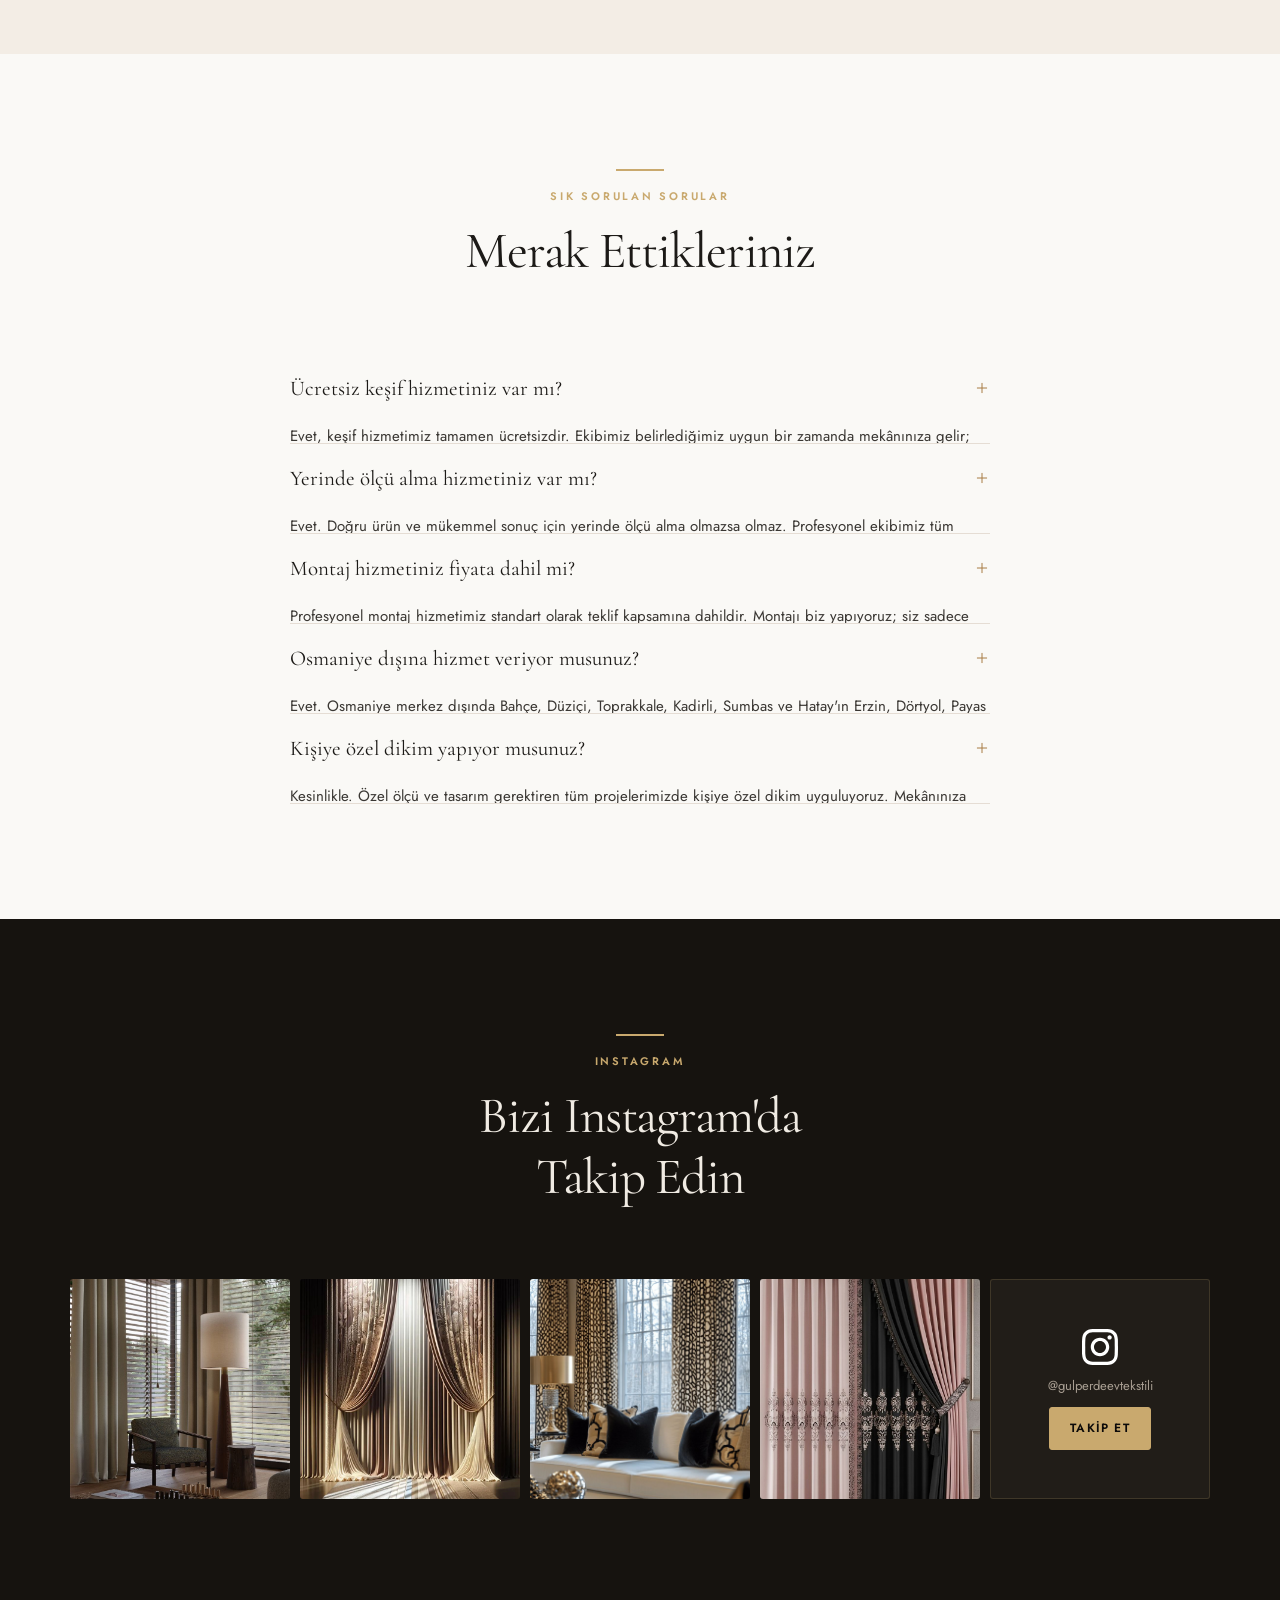
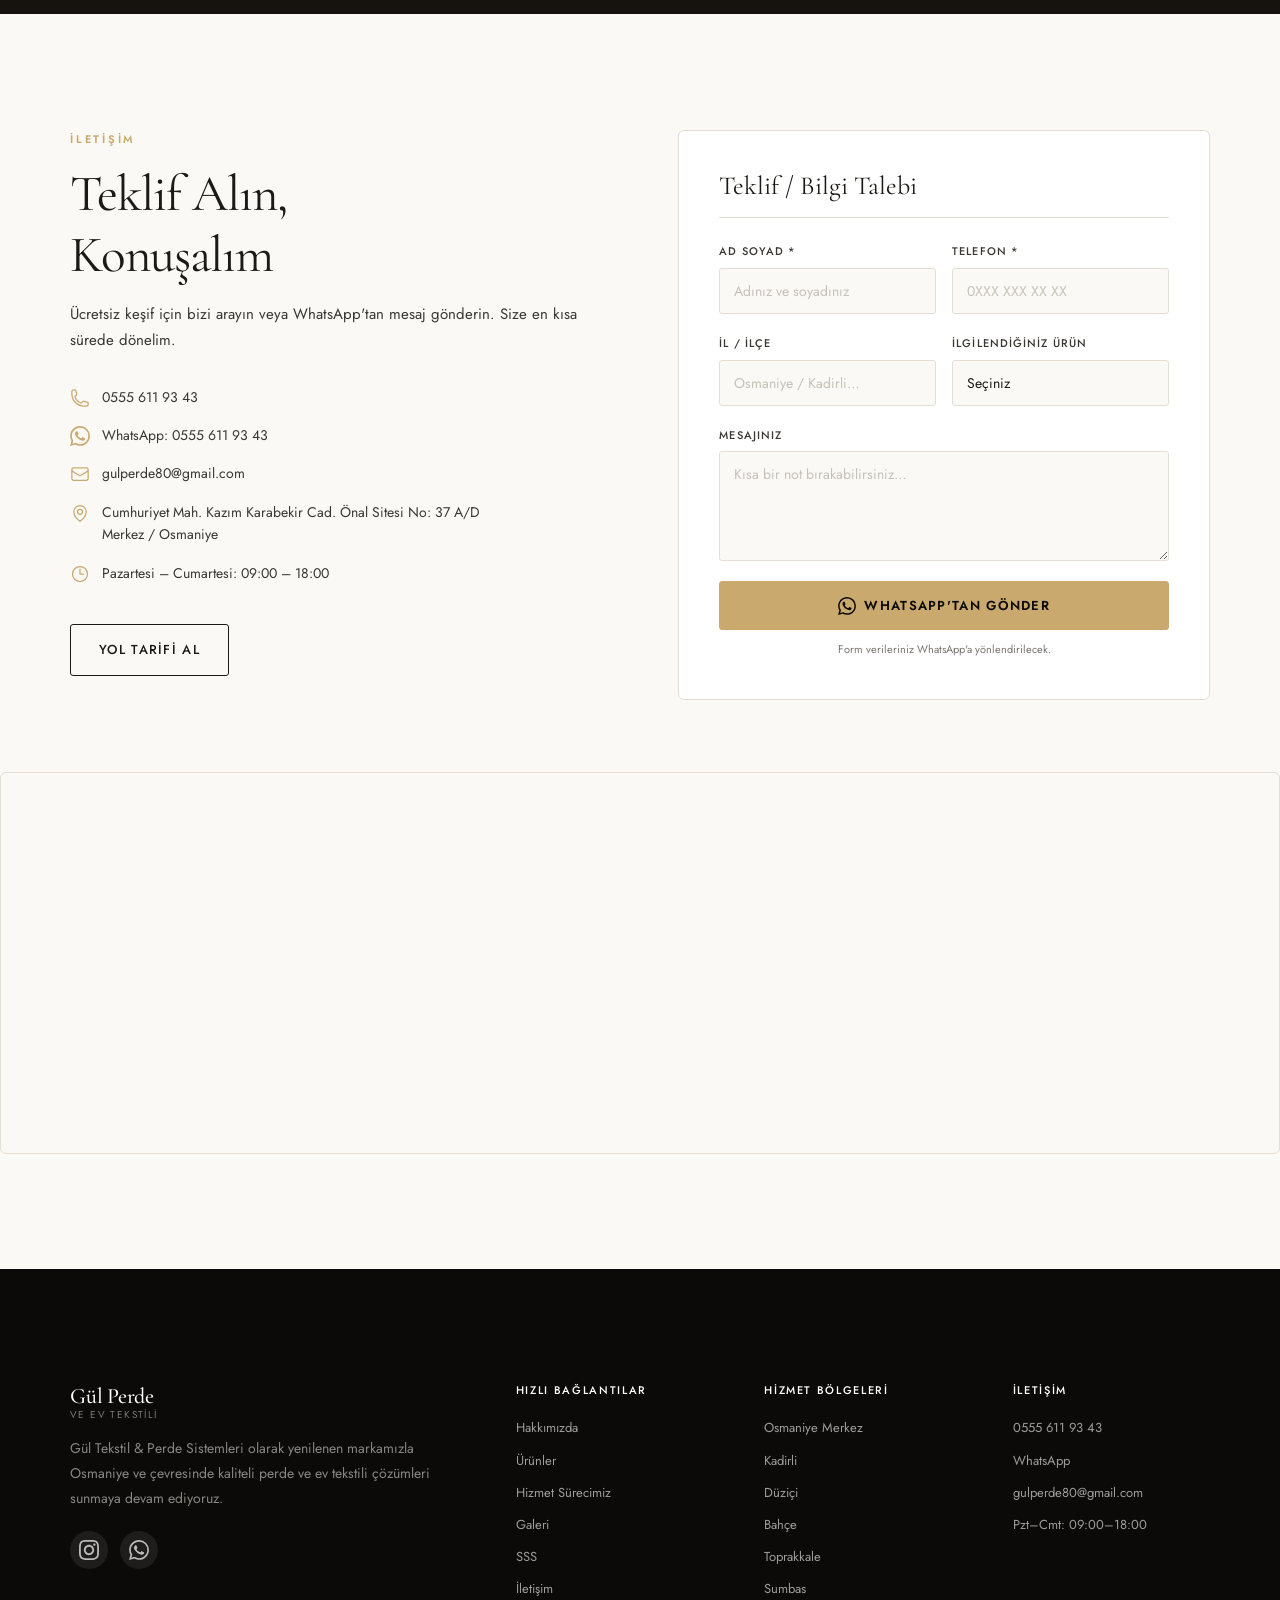
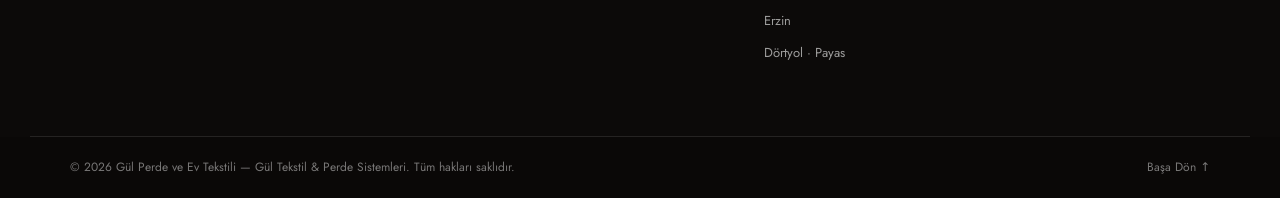
==== commit 4a8294c8: "Logo: G amblem favicon.png + orijinal metin logo birlikte - favicon.png (G cicek amblemi) header'da " ====
--- a/index.html
+++ b/index.html
@@ -10,6 +10,7 @@
   <meta name="keywords" content="Osmaniye perdeci, Osmaniye perde, zebra perde, stor perde, jaluzi perde, fon perde, tül perde, ev tekstili, perde sistemleri, Kadirli perdeci, Düziçi perdeci, Bahçe perdeci, Toprakkale perdeci, Sumbas perdeci, Erzin perdeci, Dörtyol perdeci, Payas perdeci" />
   <meta name="robots" content="index, follow" />
   <link rel="canonical" href="https://gulperde.com.tr/" />
+  <link rel="icon" type="image/png" href="favicon.png" />
 
   <!-- ─── OPEN GRAPH ───────────────────────────────────────── -->
   <meta property="og:type" content="website" />
@@ -64,7 +65,11 @@
 
     <!-- Logo -->
     <a href="#hero" class="logo" aria-label="Gül Perde ve Ev Tekstili — Ana Sayfa">
-      <img src="logo.png" alt="Gül Perde ve Ev Tekstili" class="logo-img" />
+      <img src="favicon.png" alt="" class="logo-icon" aria-hidden="true" />
+      <div class="logo-text">
+        <span class="logo-main">Gül Perde</span>
+        <span class="logo-sub" data-tr="ve Ev Tekstili" data-en="&amp; Home Textiles">ve Ev Tekstili</span>
+      </div>
     </a>
 
     <!-- Nav -->
--- a/style.css
+++ b/style.css
@@ -223,7 +223,15 @@
 }
 
 /* Logo */
-.logo { display: flex; align-items: center; gap: 0; flex-shrink: 0; }
+.logo { display: flex; align-items: center; gap: 10px; flex-shrink: 0; text-decoration: none; }
+.logo-icon {
+  height: 44px;
+  width: 44px;
+  object-fit: contain;
+  flex-shrink: 0;
+  transition: opacity .2s;
+}
+.logo:hover .logo-icon { opacity: .8; }
 .logo-text { display: flex; flex-direction: column; line-height: 1.1; }
 .logo-main {
   font-family: var(--font-display);
@@ -231,6 +239,7 @@
   font-weight: 500;
   letter-spacing: -.01em;
   color: var(--charcoal);
+  transition: color .2s;
 }
 .logo-sub {
   font-family: var(--font-body);
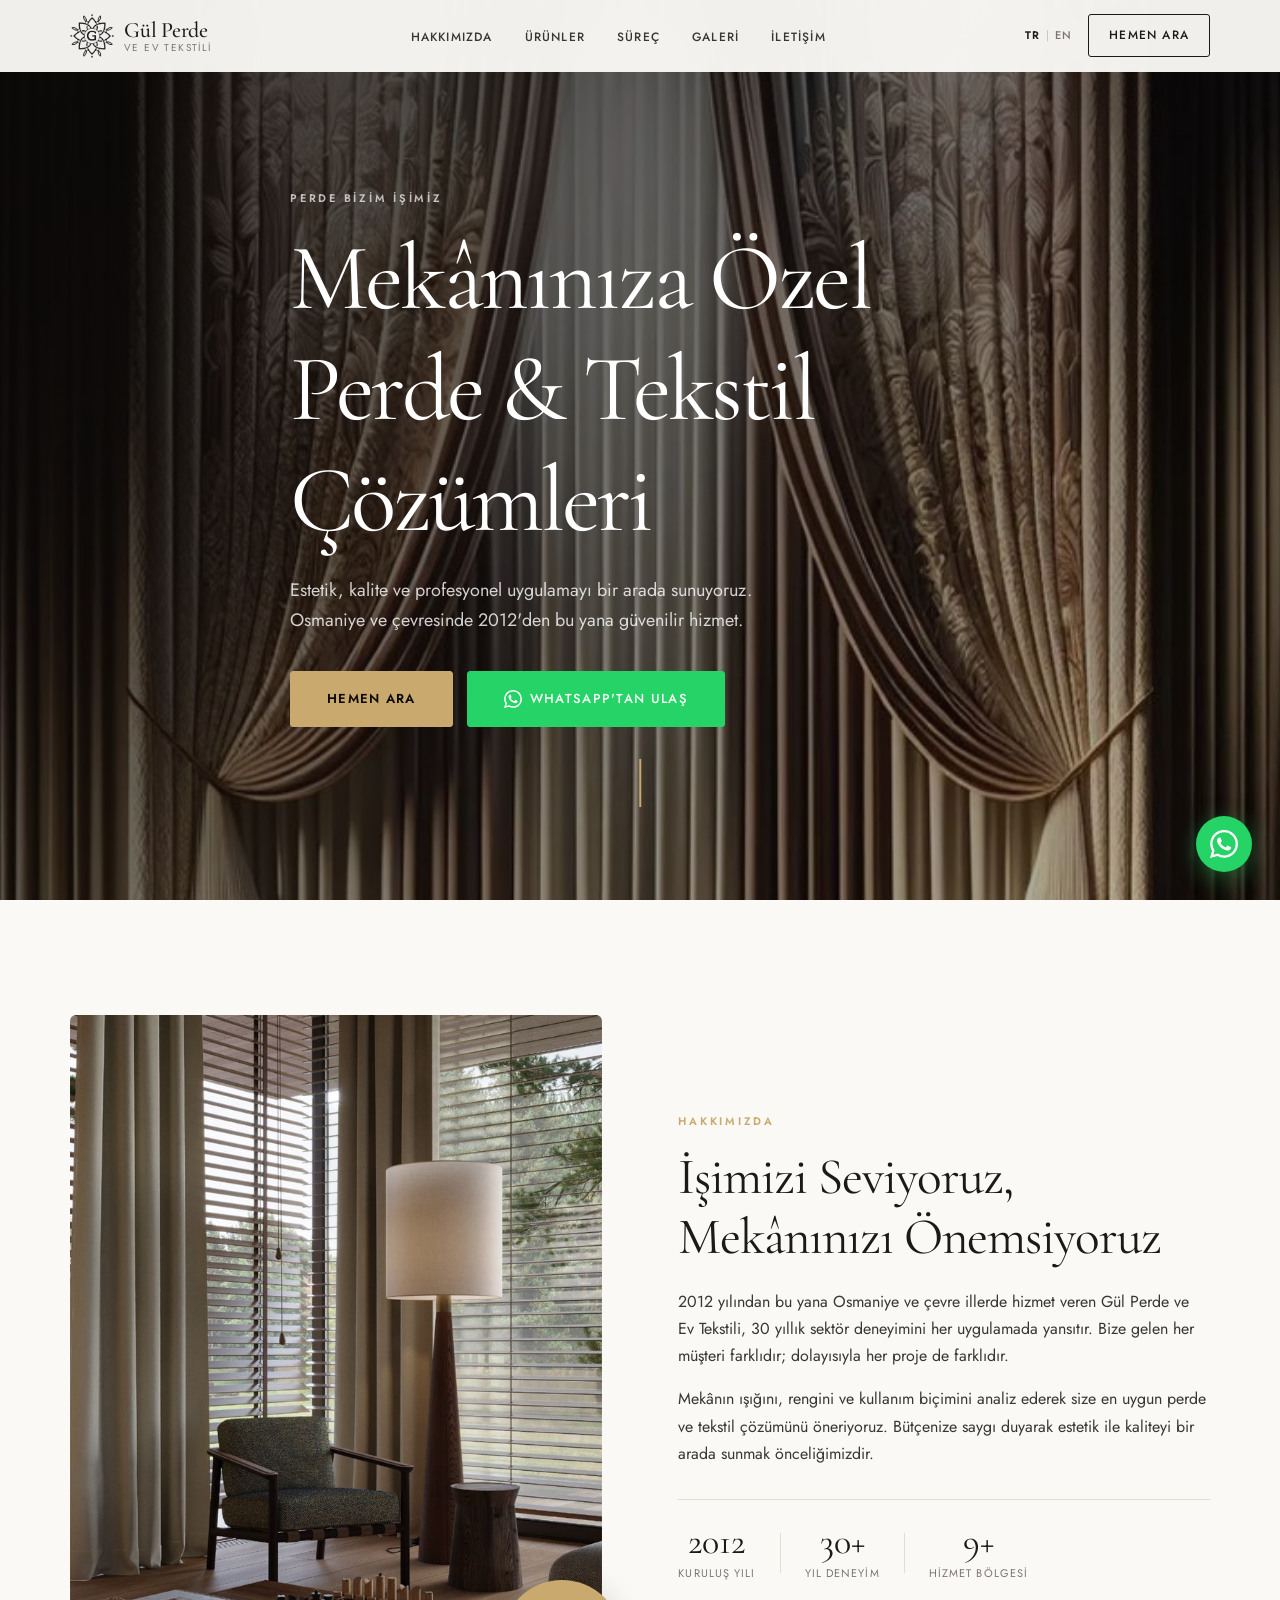
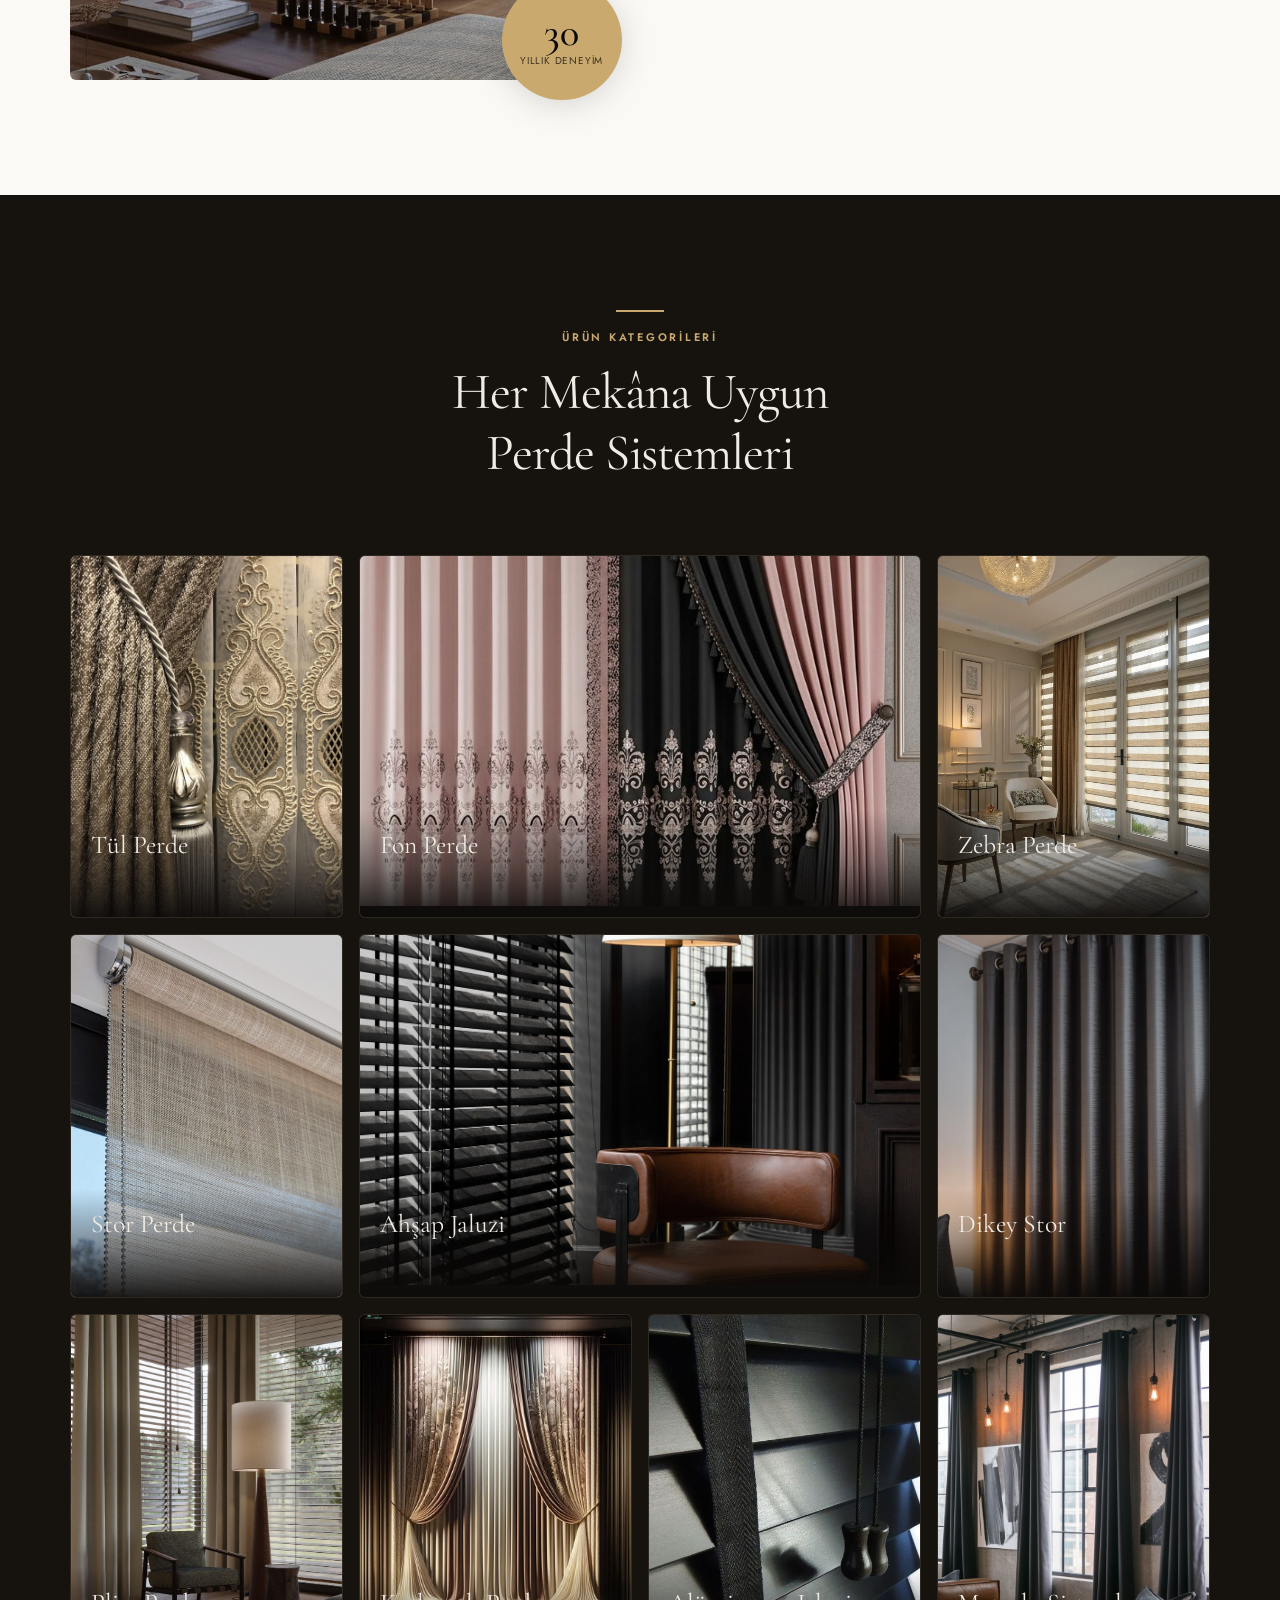
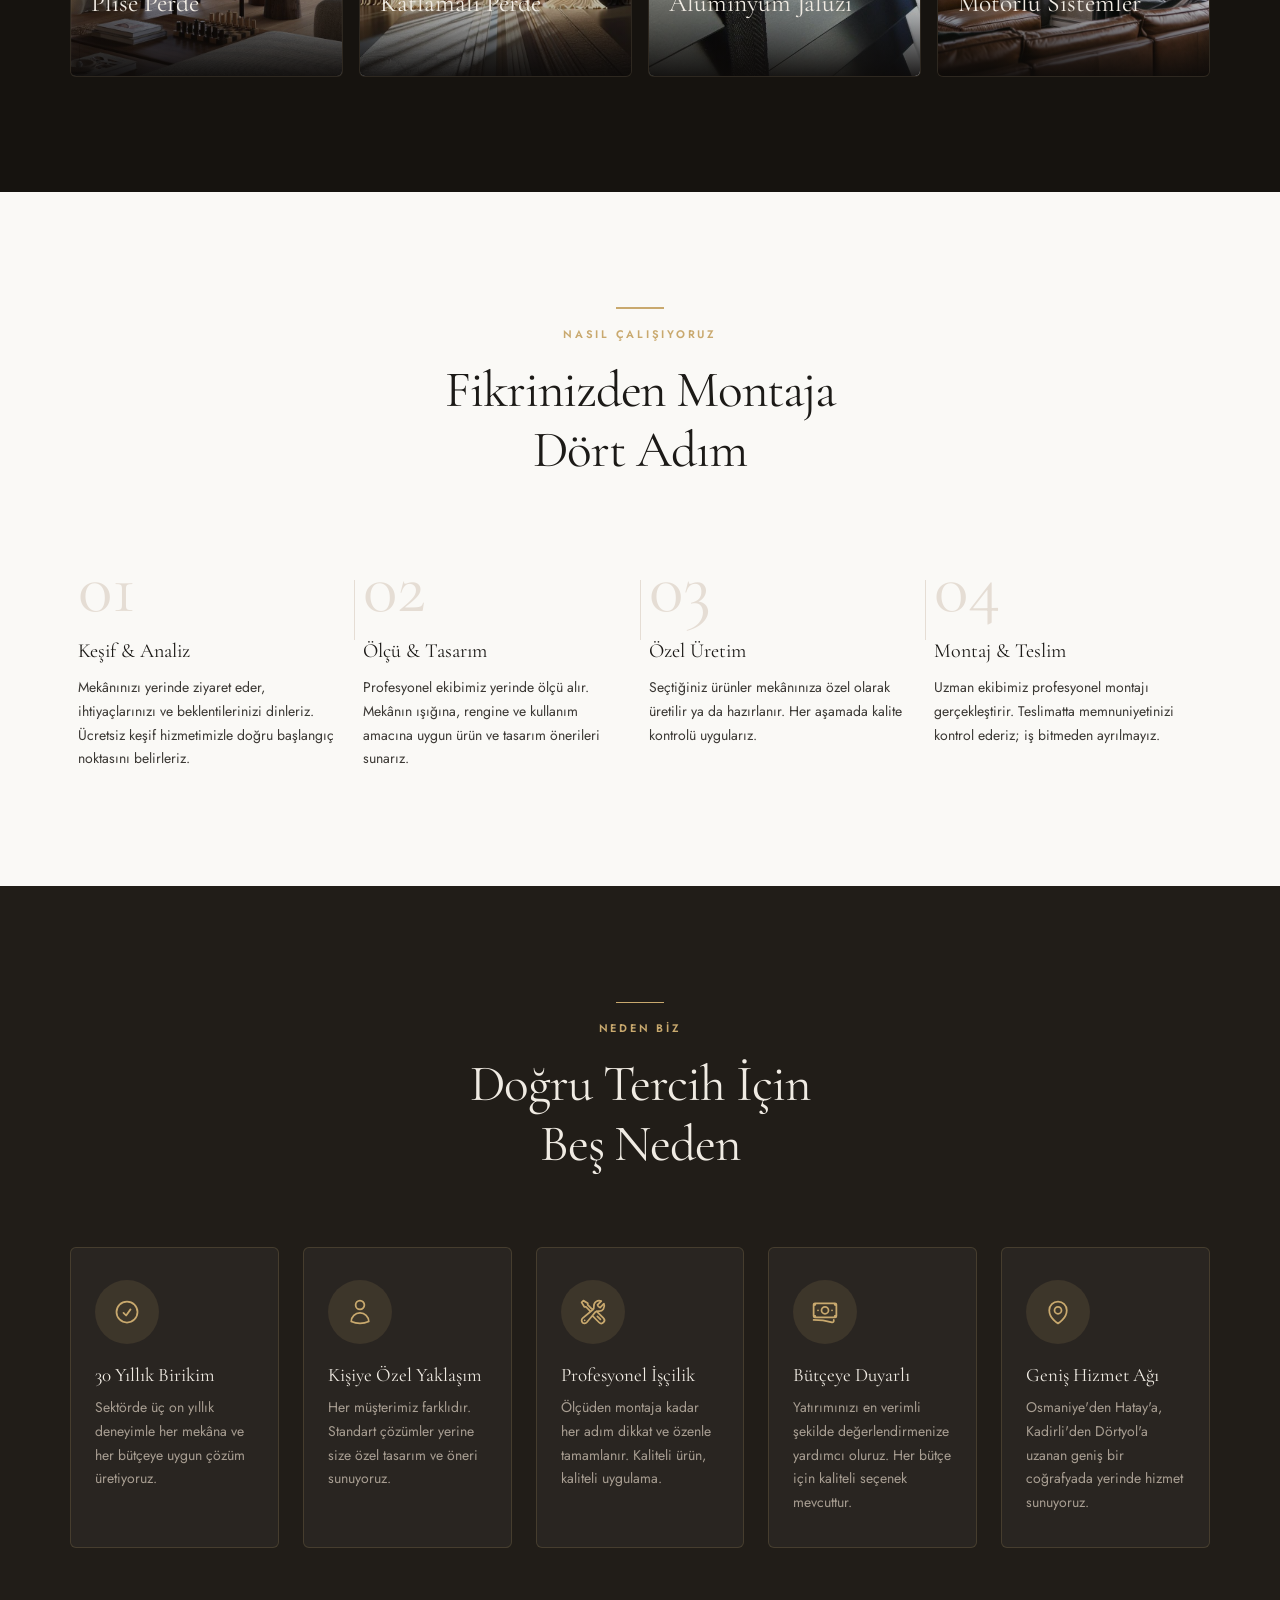
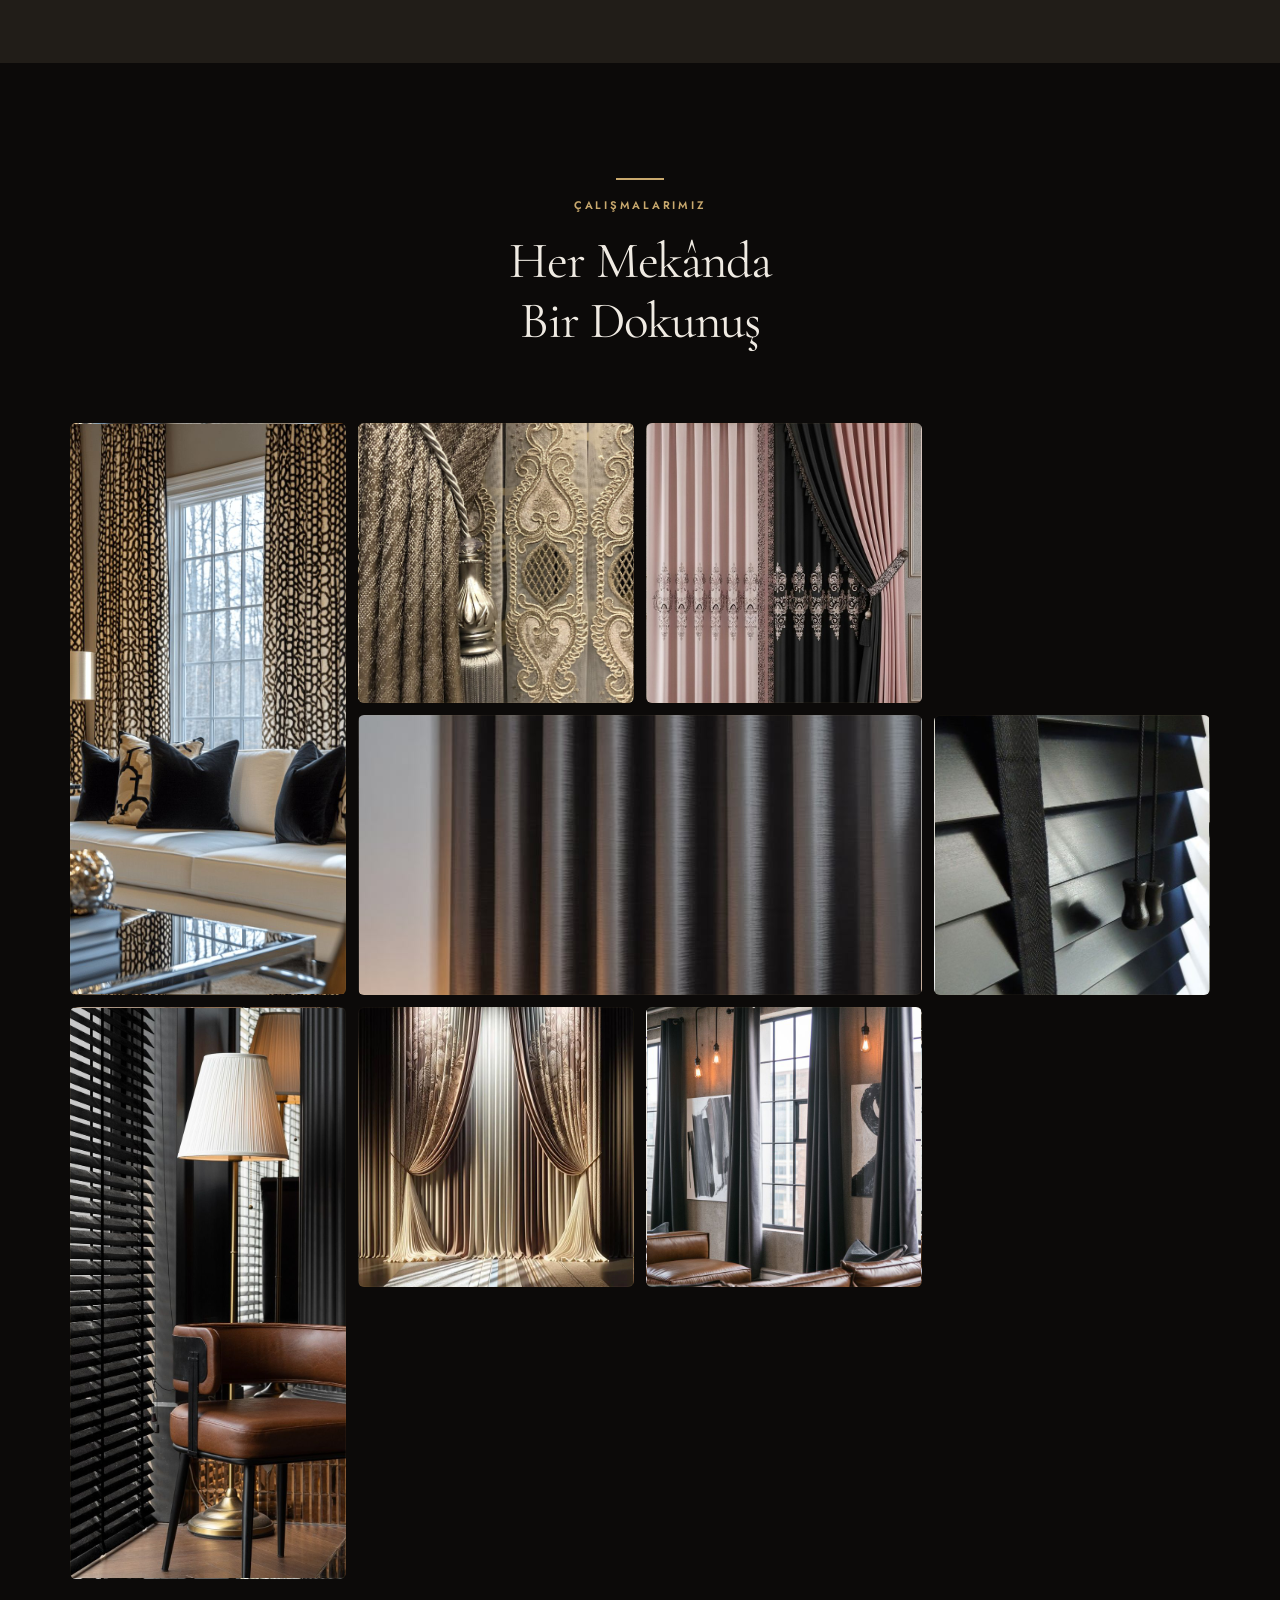
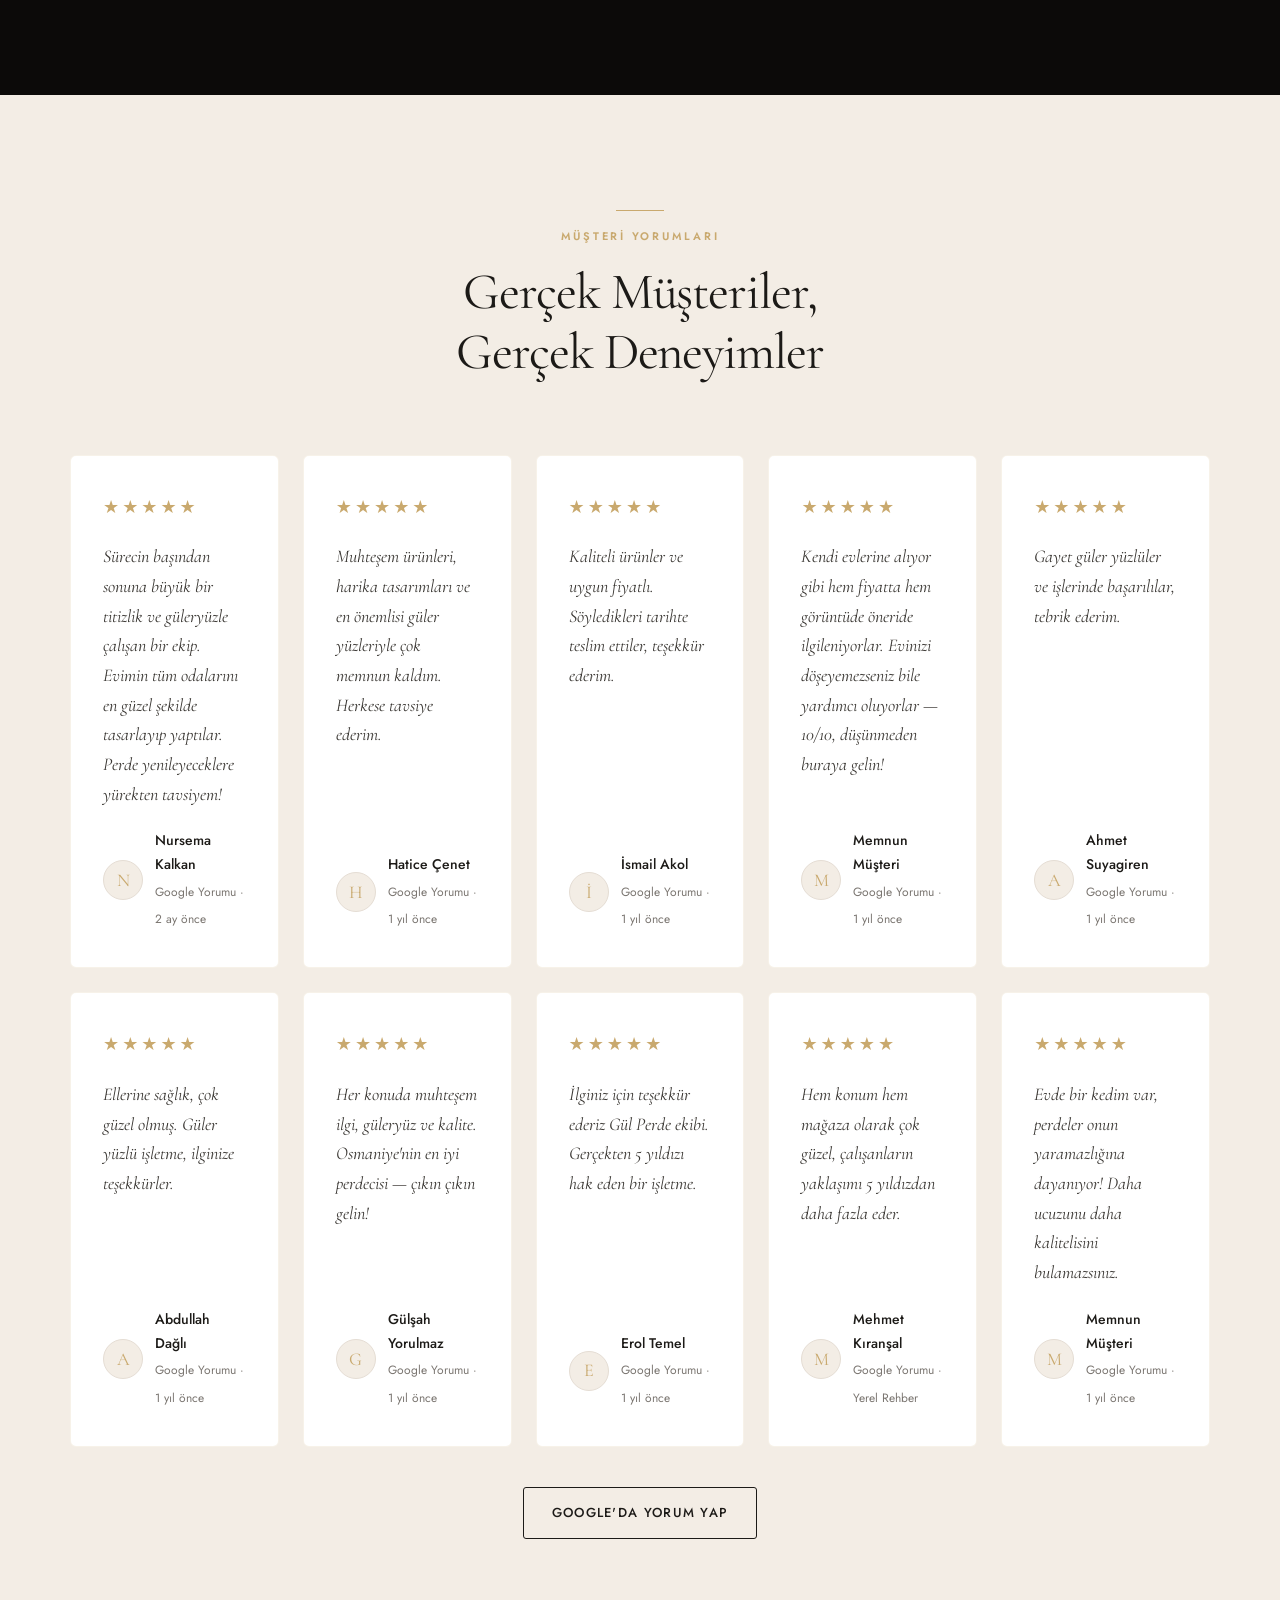
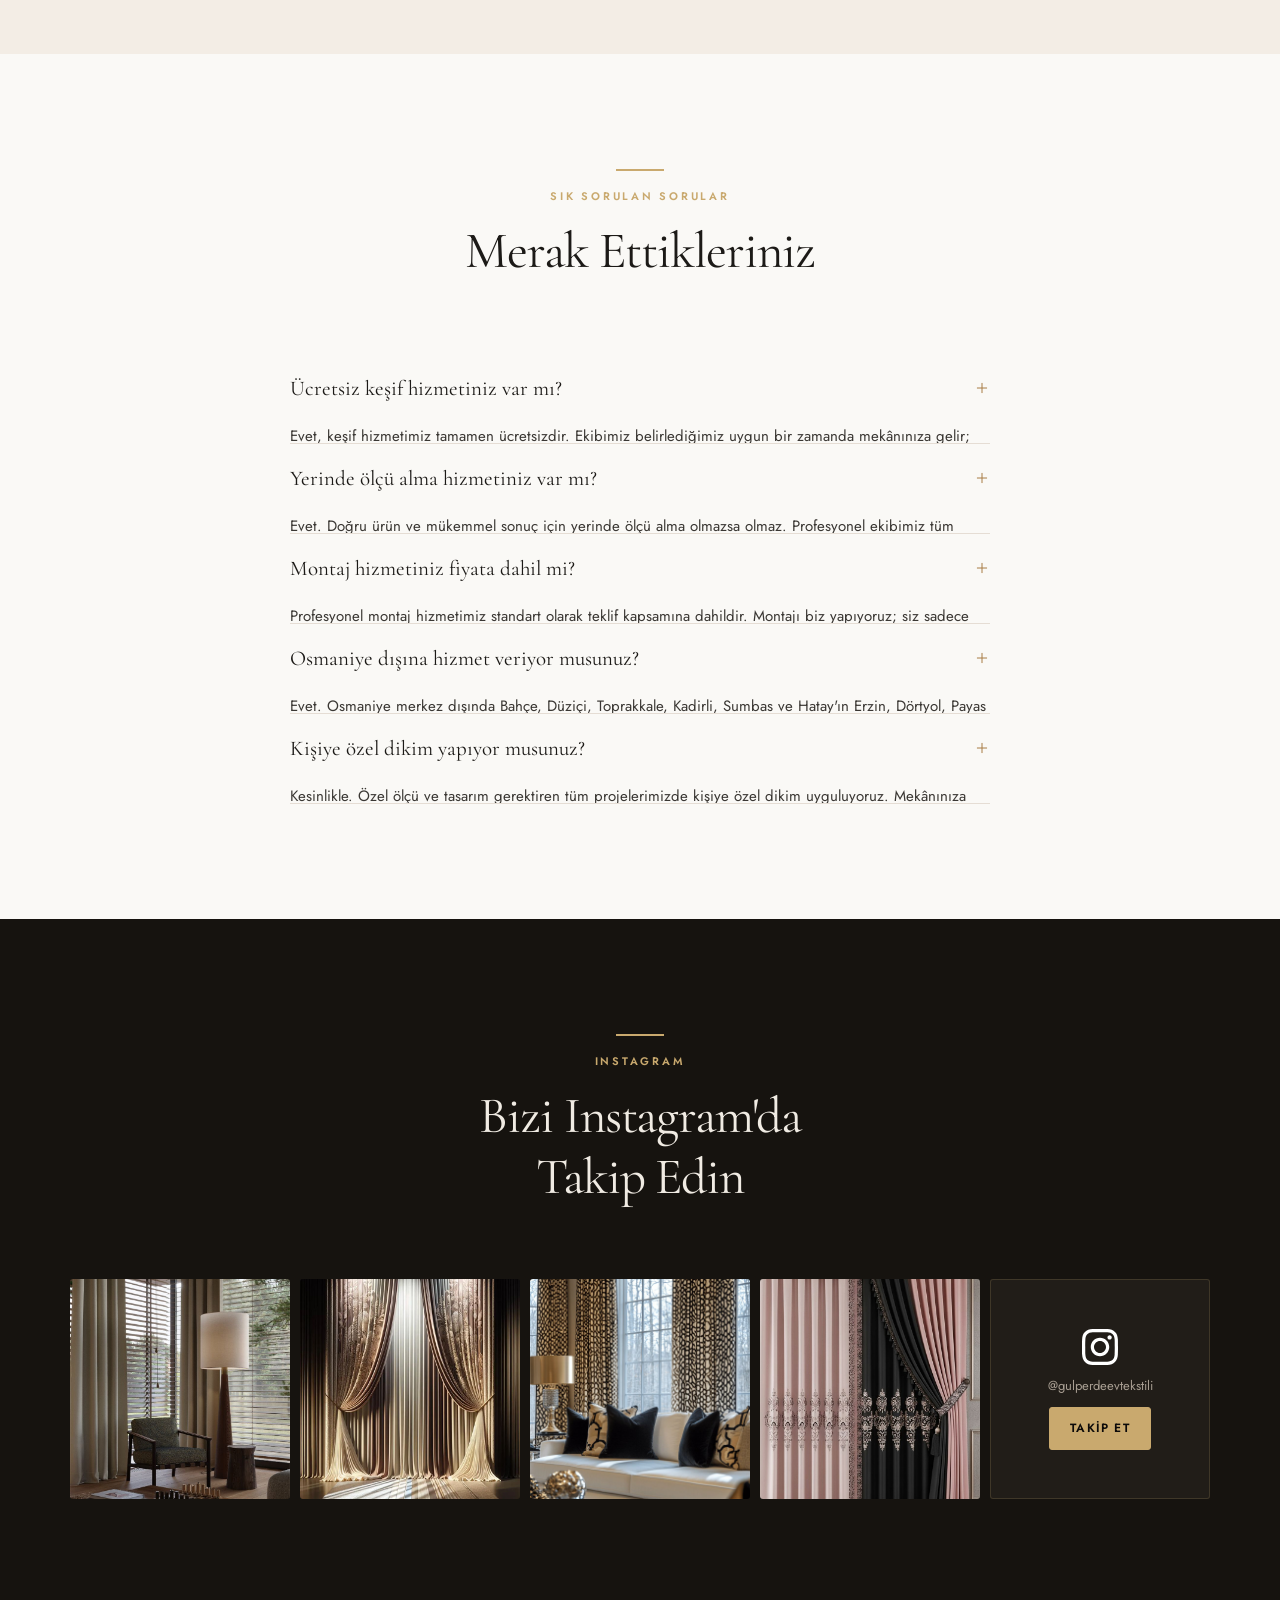
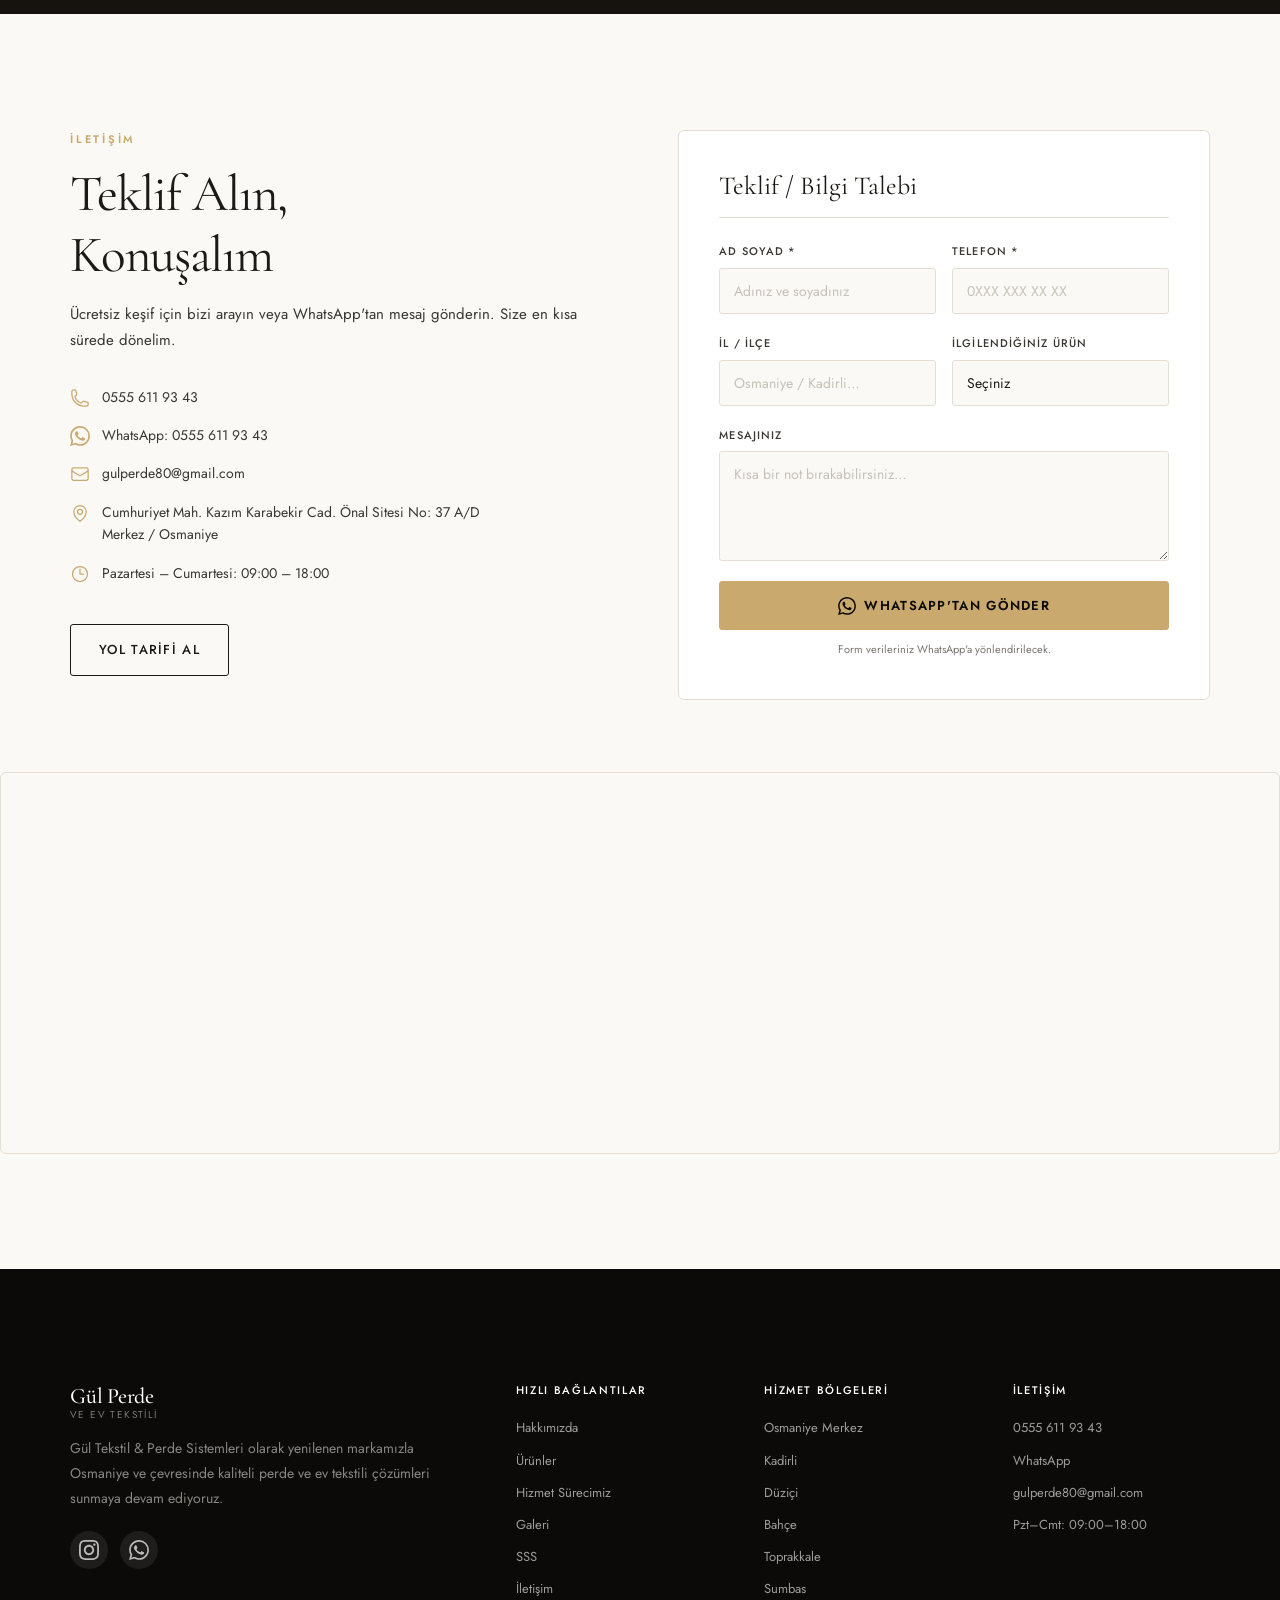
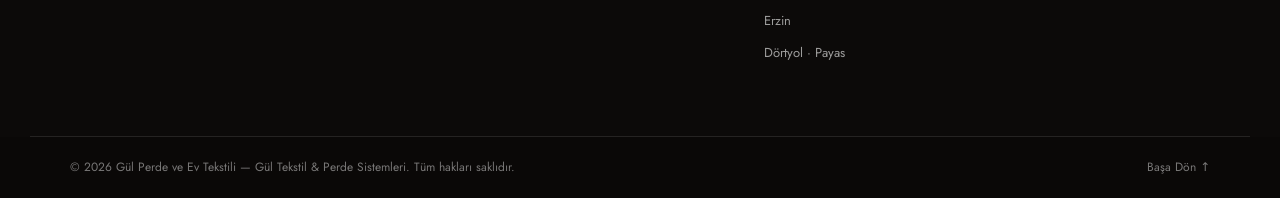
==== commit 96437107: "feat: index.html ürünler 10 kategoriye genişletildi, tekrar eden resim düzeltildi" ====
--- a/index.html
+++ b/index.html
@@ -138,12 +138,11 @@
     <div class="hero-ctas">
       <a href="tel:+905556119343" class="btn btn-primary btn-lg"
          data-tr="Hemen Ara" data-en="Call Now">Hemen Ara</a>
-      <a href="https://wa.me/905556119343" class="btn btn-wa btn-lg"
-         data-tr="WhatsApp'tan Ulaş" data-en="WhatsApp Us">
+      <a href="https://wa.me/905556119343" class="btn btn-wa btn-lg">
         <svg width="18" height="18" viewBox="0 0 24 24" fill="currentColor" aria-hidden="true">
           <path d="M17.472 14.382c-.297-.149-1.758-.867-2.03-.967-.273-.099-.471-.148-.67.15-.197.297-.767.966-.94 1.164-.173.199-.347.223-.644.075-.297-.15-1.255-.463-2.39-1.475-.883-.788-1.48-1.761-1.653-2.059-.173-.297-.018-.458.13-.606.134-.133.298-.347.446-.52.149-.174.198-.298.298-.497.099-.198.05-.371-.025-.52-.075-.149-.669-1.612-.916-2.207-.242-.579-.487-.5-.669-.51-.173-.008-.371-.01-.57-.01-.198 0-.52.074-.792.372-.272.297-1.04 1.016-1.04 2.479 0 1.462 1.065 2.875 1.213 3.074.149.198 2.096 3.2 5.077 4.487.709.306 1.262.489 1.694.625.712.227 1.36.195 1.871.118.571-.085 1.758-.719 2.006-1.413.248-.694.248-1.289.173-1.413-.074-.124-.272-.198-.57-.347m-5.421 7.403h-.004a9.87 9.87 0 01-5.031-1.378l-.361-.214-3.741.982.998-3.648-.235-.374a9.86 9.86 0 01-1.51-5.26c.001-5.45 4.436-9.884 9.888-9.884 2.64 0 5.122 1.03 6.988 2.898a9.825 9.825 0 012.893 6.994c-.003 5.45-4.437 9.884-9.885 9.884m8.413-18.297A11.815 11.815 0 0012.05 0C5.495 0 .16 5.335.157 11.892c0 2.096.547 4.142 1.588 5.945L.057 24l6.305-1.654a11.882 11.882 0 005.683 1.448h.005c6.554 0 11.89-5.335 11.893-11.893a11.821 11.821 0 00-3.48-8.413z"/>
         </svg>
-        WhatsApp'tan Ulaş
+        <span data-tr="WhatsApp'tan Ulaş" data-en="WhatsApp Us">WhatsApp'tan Ulaş</span>
       </a>
     </div>
     <a href="#about" class="scroll-hint" aria-label="Aşağı kaydır">
@@ -208,6 +207,7 @@
 
     <div class="products-grid" data-reveal>
 
+      <!-- ROW 1 -->
       <article class="prod-card" style="--bg:url('12895ef02cab0da44707a5bd5014e283.jpg')">
         <div class="prod-img"></div>
         <div class="prod-body">
@@ -227,11 +227,12 @@
       <article class="prod-card" style="--bg:url('79a8969942707208ff3c0b3ad415c490.jpg')">
         <div class="prod-img"></div>
         <div class="prod-body">
-          <h3 data-tr="Zebra Perde" data-en="Zebra Blinds">Zebra Perde</h3>
-          <p data-tr="Modern görünüm, pratik kullanım." data-en="Modern look, practical use.">Modern görünüm, pratik kullanım.</p>
-        </div>
-      </article>
-
+          <h3 data-tr="Zebra Perde" data-en="Day &amp; Night Blinds">Zebra Perde</h3>
+          <p data-tr="Işık ve mahremiyeti dengeler." data-en="Balances light and privacy.">Işık ve mahremiyeti dengeler.</p>
+        </div>
+      </article>
+
+      <!-- ROW 2 -->
       <article class="prod-card" style="--bg:url('243ffe4bc8f7da5e590a597d736799c0.jpg')">
         <div class="prod-img"></div>
         <div class="prod-body">
@@ -243,24 +244,49 @@
       <article class="prod-card prod-card--lg" style="--bg:url('b35b4a42094aa1fed90273ec719448ef.jpg')">
         <div class="prod-img"></div>
         <div class="prod-body">
-          <h3 data-tr="Jaluzi Perde" data-en="Venetian Blinds">Jaluzi Perde</h3>
-          <p data-tr="Işık kontrolü ve mahremiyet bir arada." data-en="Light control and privacy together.">Işık kontrolü ve mahremiyet bir arada.</p>
-        </div>
-      </article>
-
-      <article class="prod-card" style="--bg:url('b35b4a42094aa1fed90273ec719448ef.jpg')">
-        <div class="prod-img"></div>
-        <div class="prod-body">
-          <h3 data-tr="Rustik Sistemler" data-en="Rustic Systems">Rustik Sistemler</h3>
-          <p data-tr="Doğal malzeme, özgün karakter." data-en="Natural materials, authentic character.">Doğal malzeme, özgün karakter.</p>
+          <h3 data-tr="Ahşap Jaluzi" data-en="Wooden Blinds">Ahşap Jaluzi</h3>
+          <p data-tr="Doğal sıcaklık, zarif ışık kontrolü." data-en="Natural warmth, elegant light control.">Doğal sıcaklık, zarif ışık kontrolü.</p>
+        </div>
+      </article>
+
+      <article class="prod-card" style="--bg:url('47dc378786fd661e476e983c2884668f.jpg')">
+        <div class="prod-img"></div>
+        <div class="prod-body">
+          <h3 data-tr="Dikey Stor" data-en="Vertical Blinds">Dikey Stor</h3>
+          <p data-tr="Geniş pencereler için ideal çözüm." data-en="Ideal solution for large windows.">Geniş pencereler için ideal çözüm.</p>
+        </div>
+      </article>
+
+      <!-- ROW 3 -->
+      <article class="prod-card" style="--bg:url('b8a8d71995920fda59343e655a28a2b8.jpg')">
+        <div class="prod-img"></div>
+        <div class="prod-body">
+          <h3 data-tr="Plise Perde" data-en="Pleated Blinds">Plise Perde</h3>
+          <p data-tr="Hem şık hem yalıtımlı." data-en="Stylish and thermally insulating.">Hem şık hem yalıtımlı.</p>
+        </div>
+      </article>
+
+      <article class="prod-card" style="--bg:url('ceadf3ccc78395865a7c2d4f4a4582dc.jpg')">
+        <div class="prod-img"></div>
+        <div class="prod-body">
+          <h3 data-tr="Katlamalı Perde" data-en="Roman Blinds">Katlamalı Perde</h3>
+          <p data-tr="Klasik şıklık, modern konfor." data-en="Classic elegance, modern comfort.">Klasik şıklık, modern konfor.</p>
+        </div>
+      </article>
+
+      <article class="prod-card" style="--bg:url('844fbbed4438ac6570984f37d94ced53.jpg')">
+        <div class="prod-img"></div>
+        <div class="prod-body">
+          <h3 data-tr="Alüminyum Jaluzi" data-en="Aluminium Blinds">Alüminyum Jaluzi</h3>
+          <p data-tr="Ofis ve işyerleri için dayanıklı çözüm." data-en="Durable solution for offices and workplaces.">Ofis ve işyerleri için dayanıklı çözüm.</p>
         </div>
       </article>
 
       <article class="prod-card" style="--bg:url('fcf17f6975fcfdb2939a41af6aaa6e6a.jpg')">
         <div class="prod-img"></div>
         <div class="prod-body">
-          <h3 data-tr="Ev Tekstili" data-en="Home Textiles">Ev Tekstili</h3>
-          <p data-tr="Yastık, örtü ve tamamlayıcı aksesuarlar." data-en="Cushions, throws and complementary accessories.">Yastık, örtü ve tamamlayıcı aksesuarlar.</p>
+          <h3 data-tr="Motorlu Sistemler" data-en="Motorised Systems">Motorlu Sistemler</h3>
+          <p data-tr="Akıllı ev ile tam uyumlu." data-en="Fully compatible with smart home.">Akıllı ev ile tam uyumlu.</p>
         </div>
       </article>
 
@@ -401,63 +427,63 @@
   <div class="container">
     <div class="section-header" data-reveal>
       <span class="section-divider"></span>
-      <p class="eyebrow">Müşteri Yorumları</p>
-      <h2 id="reviews-title">Gerçek Müşteriler,<br>Gerçek Deneyimler</h2>
+      <p class="eyebrow" data-tr="Müşteri Yorumları" data-en="Customer Reviews">Müşteri Yorumları</p>
+      <h2 id="reviews-title" data-tr="Gerçek Müşteriler,<br>Gerçek Deneyimler" data-en="Real Customers,<br>Real Experiences">Gerçek Müşteriler,<br>Gerçek Deneyimler</h2>
     </div>
     <div class="reviews-grid" data-reveal>
       <div class="review-card">
         <div class="stars">&#9733;&#9733;&#9733;&#9733;&#9733;</div>
-        <blockquote>Sürecin başından sonuna büyük bir titizlik ve güleryüzle çalışan bir ekip. Evimin tüm odalarını en güzel şekilde tasarlayıp yaptılar. Perde yenileyeceklere yürekten tavsiyem!</blockquote>
-        <div class="reviewer"><div class="reviewer-avatar">N</div><div><strong>Nursema Kalkan</strong><span>Google Yorumu &middot; 2 ay önce</span></div></div>
-      </div>
-      <div class="review-card">
-        <div class="stars">&#9733;&#9733;&#9733;&#9733;&#9733;</div>
-        <blockquote>Muhteşem ürünleri, harika tasarımları ve en önemlisi güler yüzleriyle çok memnun kaldım. Herkese tavsiye ederim.</blockquote>
-        <div class="reviewer"><div class="reviewer-avatar">H</div><div><strong>Hatice Çenet</strong><span>Google Yorumu &middot; 1 yıl önce</span></div></div>
-      </div>
-      <div class="review-card">
-        <div class="stars">&#9733;&#9733;&#9733;&#9733;&#9733;</div>
-        <blockquote>Kaliteli ürünler ve uygun fiyatlı. Söyledikleri tarihte teslim ettiler, teşekkür ederim.</blockquote>
-        <div class="reviewer"><div class="reviewer-avatar">İ</div><div><strong>İsmail Akol</strong><span>Google Yorumu &middot; 1 yıl önce</span></div></div>
-      </div>
-      <div class="review-card">
-        <div class="stars">&#9733;&#9733;&#9733;&#9733;&#9733;</div>
-        <blockquote>Kendi evlerine alıyor gibi hem fiyatta hem görüntüde öneride ilgileniyorlar. Evinizi döşeyemezseniz bile yardımcı oluyorlar — 10/10, düşünmeden buraya gelin!</blockquote>
-        <div class="reviewer"><div class="reviewer-avatar">M</div><div><strong>Memnun Müşteri</strong><span>Google Yorumu &middot; 1 yıl önce</span></div></div>
-      </div>
-      <div class="review-card">
-        <div class="stars">&#9733;&#9733;&#9733;&#9733;&#9733;</div>
-        <blockquote>Gayet güler yüzlüler ve işlerinde başarılılar, tebrik ederim.</blockquote>
-        <div class="reviewer"><div class="reviewer-avatar">A</div><div><strong>Ahmet Suyagiren</strong><span>Google Yorumu &middot; 1 yıl önce</span></div></div>
-      </div>
-      <div class="review-card">
-        <div class="stars">&#9733;&#9733;&#9733;&#9733;&#9733;</div>
-        <blockquote>Ellerine sağlık, çok güzel olmuş. Güler yüzlü işletme, ilginize teşekkürler.</blockquote>
-        <div class="reviewer"><div class="reviewer-avatar">A</div><div><strong>Abdullah Dağlı</strong><span>Google Yorumu &middot; 1 yıl önce</span></div></div>
-      </div>
-      <div class="review-card">
-        <div class="stars">&#9733;&#9733;&#9733;&#9733;&#9733;</div>
-        <blockquote>Her konuda muhteşem ilgi, güleryüz ve kalite. Osmaniye'nin en iyi perdecisi — çıkın çıkın gelin!</blockquote>
-        <div class="reviewer"><div class="reviewer-avatar">G</div><div><strong>Gülşah Yorulmaz</strong><span>Google Yorumu &middot; 1 yıl önce</span></div></div>
-      </div>
-      <div class="review-card">
-        <div class="stars">&#9733;&#9733;&#9733;&#9733;&#9733;</div>
-        <blockquote>İlginiz için teşekkür ederiz Gül Perde ekibi. Gerçekten 5 yıldızı hak eden bir işletme.</blockquote>
-        <div class="reviewer"><div class="reviewer-avatar">E</div><div><strong>Erol Temel</strong><span>Google Yorumu &middot; 1 yıl önce</span></div></div>
-      </div>
-      <div class="review-card">
-        <div class="stars">&#9733;&#9733;&#9733;&#9733;&#9733;</div>
-        <blockquote>Hem konum hem mağaza olarak çok güzel, çalışanların yaklaşımı 5 yıldızdan daha fazla eder.</blockquote>
-        <div class="reviewer"><div class="reviewer-avatar">M</div><div><strong>Mehmet Kıranşal</strong><span>Google Yorumu &middot; Yerel Rehber</span></div></div>
-      </div>
-      <div class="review-card">
-        <div class="stars">&#9733;&#9733;&#9733;&#9733;&#9733;</div>
-        <blockquote>Evde bir kedim var, perdeler onun yaramazlığına dayanıyor! Daha ucuzunu daha kalitelisini bulamazsınız.</blockquote>
-        <div class="reviewer"><div class="reviewer-avatar">M</div><div><strong>Memnun Müşteri</strong><span>Google Yorumu &middot; 1 yıl önce</span></div></div>
+        <blockquote data-tr="Sürecin başından sonuna büyük bir titizlik ve güleryüzle çalışan bir ekip. Evimin tüm odalarını en güzel şekilde tasarlayıp yaptılar. Perde yenileyeceklere yürekten tavsiyem!" data-en="A team that worked with great care and a warm smile from start to finish. They designed and installed curtains for every room in my home beautifully. Highly recommended for anyone looking to update their curtains!">Sürecin başından sonuna büyük bir titizlik ve güleryüzle çalışan bir ekip. Evimin tüm odalarını en güzel şekilde tasarlayıp yaptılar. Perde yenileyeceklere yürekten tavsiyem!</blockquote>
+        <div class="reviewer"><div class="reviewer-avatar">N</div><div><strong>Nursema Kalkan</strong><span data-tr="Google Yorumu &middot; 2 ay önce" data-en="Google Review &middot; 2 months ago">Google Yorumu &middot; 2 ay önce</span></div></div>
+      </div>
+      <div class="review-card">
+        <div class="stars">&#9733;&#9733;&#9733;&#9733;&#9733;</div>
+        <blockquote data-tr="Muhteşem ürünleri, harika tasarımları ve en önemlisi güler yüzleriyle çok memnun kaldım. Herkese tavsiye ederim." data-en="Very satisfied with their wonderful products, great designs, and most importantly their friendly attitude. Highly recommend to everyone.">Muhteşem ürünleri, harika tasarımları ve en önemlisi güler yüzleriyle çok memnun kaldım. Herkese tavsiye ederim.</blockquote>
+        <div class="reviewer"><div class="reviewer-avatar">H</div><div><strong>Hatice Çenet</strong><span data-tr="Google Yorumu &middot; 1 yıl önce" data-en="Google Review &middot; 1 year ago">Google Yorumu &middot; 1 yıl önce</span></div></div>
+      </div>
+      <div class="review-card">
+        <div class="stars">&#9733;&#9733;&#9733;&#9733;&#9733;</div>
+        <blockquote data-tr="Kaliteli ürünler ve uygun fiyatlı. Söyledikleri tarihte teslim ettiler, teşekkür ederim." data-en="Quality products at very reasonable prices. Delivered exactly on the date they promised — thank you!">Kaliteli ürünler ve uygun fiyatlı. Söyledikleri tarihte teslim ettiler, teşekkür ederim.</blockquote>
+        <div class="reviewer"><div class="reviewer-avatar">İ</div><div><strong>İsmail Akol</strong><span data-tr="Google Yorumu &middot; 1 yıl önce" data-en="Google Review &middot; 1 year ago">Google Yorumu &middot; 1 yıl önce</span></div></div>
+      </div>
+      <div class="review-card">
+        <div class="stars">&#9733;&#9733;&#9733;&#9733;&#9733;</div>
+        <blockquote data-tr="Kendi evlerine alıyor gibi hem fiyatta hem görüntüde öneride ilgileniyorlar. Evinizi döşeyemezseniz bile yardımcı oluyorlar — 10/10, düşünmeden buraya gelin!" data-en="They help you as if decorating their own home — great advice on both price and appearance. Even if you have no idea how to furnish your space, they will guide you — 10/10, come here without hesitation!">Kendi evlerine alıyor gibi hem fiyatta hem görüntüde öneride ilgileniyorlar. Evinizi döşeyemezseniz bile yardımcı oluyorlar — 10/10, düşünmeden buraya gelin!</blockquote>
+        <div class="reviewer"><div class="reviewer-avatar">M</div><div><strong>Memnun Müşteri</strong><span data-tr="Google Yorumu &middot; 1 yıl önce" data-en="Google Review &middot; 1 year ago">Google Yorumu &middot; 1 yıl önce</span></div></div>
+      </div>
+      <div class="review-card">
+        <div class="stars">&#9733;&#9733;&#9733;&#9733;&#9733;</div>
+        <blockquote data-tr="Gayet güler yüzlüler ve işlerinde başarılılar, tebrik ederim." data-en="Very friendly and excellent at what they do — congratulations to the whole team!">Gayet güler yüzlüler ve işlerinde başarılılar, tebrik ederim.</blockquote>
+        <div class="reviewer"><div class="reviewer-avatar">A</div><div><strong>Ahmet Suyagiren</strong><span data-tr="Google Yorumu &middot; 1 yıl önce" data-en="Google Review &middot; 1 year ago">Google Yorumu &middot; 1 yıl önce</span></div></div>
+      </div>
+      <div class="review-card">
+        <div class="stars">&#9733;&#9733;&#9733;&#9733;&#9733;</div>
+        <blockquote data-tr="Ellerine sağlık, çok güzel olmuş. Güler yüzlü işletme, ilginize teşekkürler." data-en="Wonderful work, it turned out beautifully. A very friendly business — thank you for your attention.">Ellerine sağlık, çok güzel olmuş. Güler yüzlü işletme, ilginize teşekkürler.</blockquote>
+        <div class="reviewer"><div class="reviewer-avatar">A</div><div><strong>Abdullah Dağlı</strong><span data-tr="Google Yorumu &middot; 1 yıl önce" data-en="Google Review &middot; 1 year ago">Google Yorumu &middot; 1 yıl önce</span></div></div>
+      </div>
+      <div class="review-card">
+        <div class="stars">&#9733;&#9733;&#9733;&#9733;&#9733;</div>
+        <blockquote data-tr="Her konuda muhteşem ilgi, güleryüz ve kalite. Osmaniye'nin en iyi perdecisi — çıkın çıkın gelin!" data-en="Outstanding attention, friendliness and quality in every aspect. The best curtain shop in Osmaniye — don't think twice, come visit!">Her konuda muhteşem ilgi, güleryüz ve kalite. Osmaniye'nin en iyi perdecisi — çıkın çıkın gelin!</blockquote>
+        <div class="reviewer"><div class="reviewer-avatar">G</div><div><strong>Gülşah Yorulmaz</strong><span data-tr="Google Yorumu &middot; 1 yıl önce" data-en="Google Review &middot; 1 year ago">Google Yorumu &middot; 1 yıl önce</span></div></div>
+      </div>
+      <div class="review-card">
+        <div class="stars">&#9733;&#9733;&#9733;&#9733;&#9733;</div>
+        <blockquote data-tr="İlginiz için teşekkür ederiz Gül Perde ekibi. Gerçekten 5 yıldızı hak eden bir işletme." data-en="Thank you for your care, Gül Perde team. A truly 5-star-worthy business.">İlginiz için teşekkür ederiz Gül Perde ekibi. Gerçekten 5 yıldızı hak eden bir işletme.</blockquote>
+        <div class="reviewer"><div class="reviewer-avatar">E</div><div><strong>Erol Temel</strong><span data-tr="Google Yorumu &middot; 1 yıl önce" data-en="Google Review &middot; 1 year ago">Google Yorumu &middot; 1 yıl önce</span></div></div>
+      </div>
+      <div class="review-card">
+        <div class="stars">&#9733;&#9733;&#9733;&#9733;&#9733;</div>
+        <blockquote data-tr="Hem konum hem mağaza olarak çok güzel, çalışanların yaklaşımı 5 yıldızdan daha fazla eder." data-en="Great location and store — the staff's approach deserves more than 5 stars.">Hem konum hem mağaza olarak çok güzel, çalışanların yaklaşımı 5 yıldızdan daha fazla eder.</blockquote>
+        <div class="reviewer"><div class="reviewer-avatar">M</div><div><strong>Mehmet Kıranşal</strong><span data-tr="Google Yorumu &middot; Yerel Rehber" data-en="Google Review &middot; Local Guide">Google Yorumu &middot; Yerel Rehber</span></div></div>
+      </div>
+      <div class="review-card">
+        <div class="stars">&#9733;&#9733;&#9733;&#9733;&#9733;</div>
+        <blockquote data-tr="Evde bir kedim var, perdeler onun yaramazlığına dayanıyor! Daha ucuzunu daha kalitelisini bulamazsınız." data-en="I have a cat at home and the curtains hold up to his mischief! You won't find better quality at a lower price anywhere.">Evde bir kedim var, perdeler onun yaramazlığına dayanıyor! Daha ucuzunu daha kalitelisini bulamazsınız.</blockquote>
+        <div class="reviewer"><div class="reviewer-avatar">M</div><div><strong>Memnun Müşteri</strong><span data-tr="Google Yorumu &middot; 1 yıl önce" data-en="Google Review &middot; 1 year ago">Google Yorumu &middot; 1 yıl önce</span></div></div>
       </div>
     </div>
     <div class="reviews-cta" data-reveal>
-      <a href="https://g.page/r/CYj38NI3mdotEAE/review" target="_blank" rel="noopener" class="btn btn-outline">Google'da Yorum Yap</a>
+      <a href="https://g.page/r/CYj38NI3mdotEAE/review" target="_blank" rel="noopener" class="btn btn-outline" data-tr="Google'da Yorum Yap" data-en="Leave a Google Review">Google'da Yorum Yap</a>
     </div>
   </div>
 </section>
@@ -647,7 +673,7 @@
               <option value="" data-tr="Seçiniz" data-en="Select">Seçiniz</option>
               <option data-tr="Tül Perde" data-en="Sheer Curtains">Tül Perde</option>
               <option data-tr="Fon Perde" data-en="Blackout Curtains">Fon Perde</option>
-              <option data-tr="Zebra Perde" data-en="Zebra Blinds">Zebra Perde</option>
+              <option data-tr="Zebra Perde" data-en="Day &amp; Night Blinds">Zebra Perde</option>
               <option data-tr="Stor Perde" data-en="Roller Blinds">Stor Perde</option>
               <option data-tr="Jaluzi Perde" data-en="Venetian Blinds">Jaluzi Perde</option>
               <option data-tr="Rustik Sistemler" data-en="Rustic Systems">Rustik Sistemler</option>
